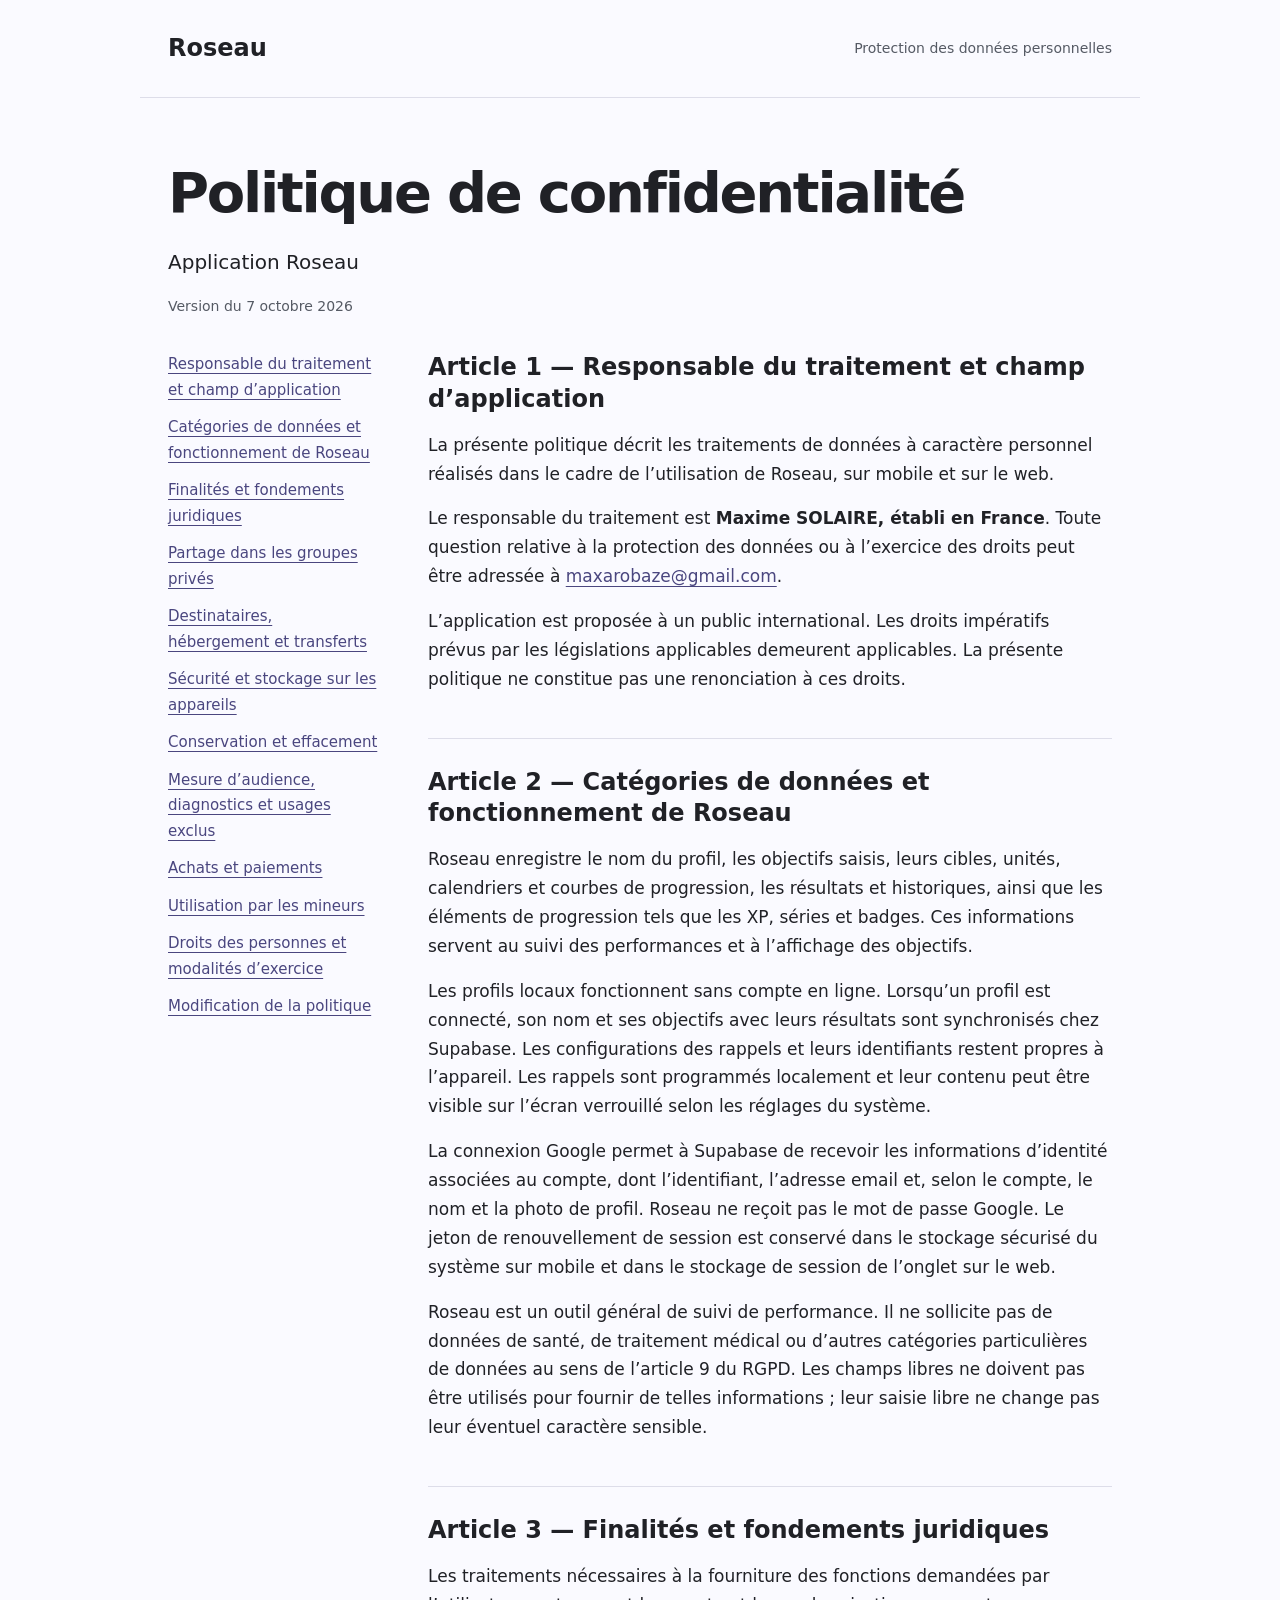
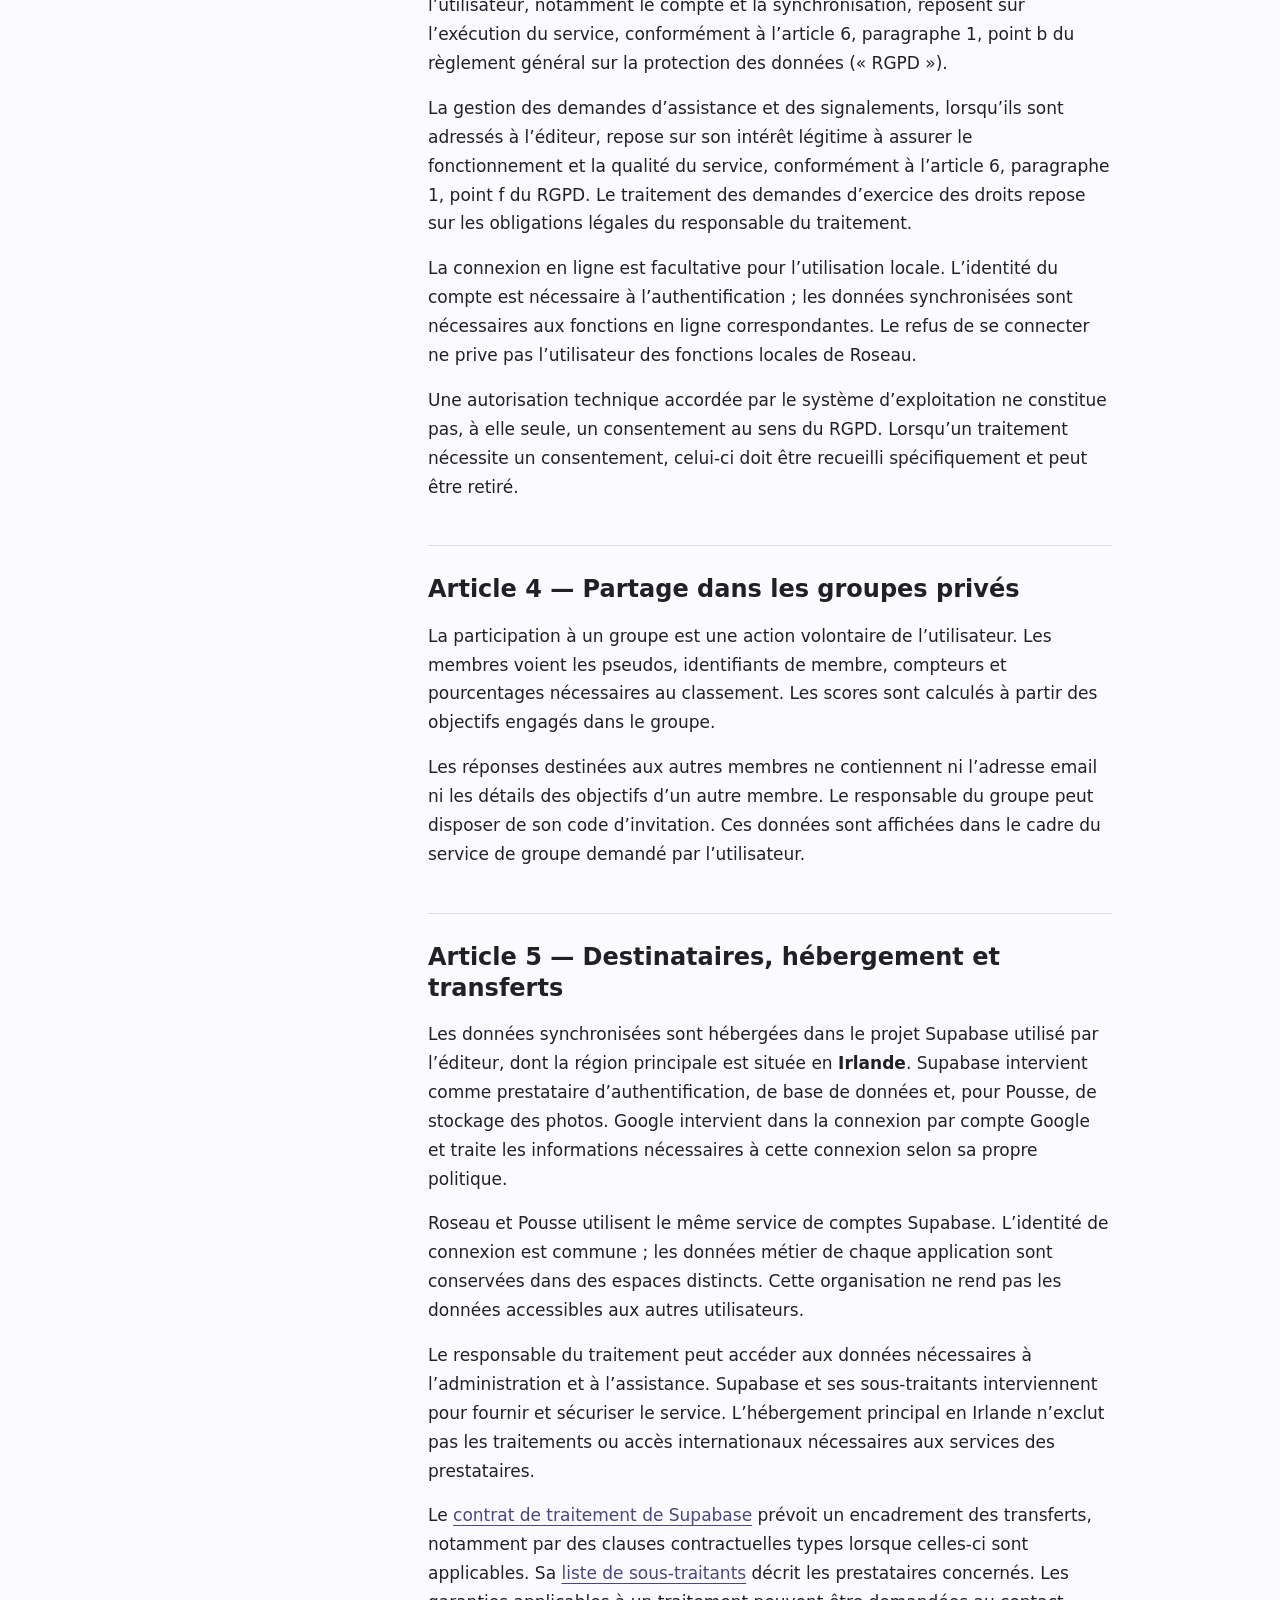
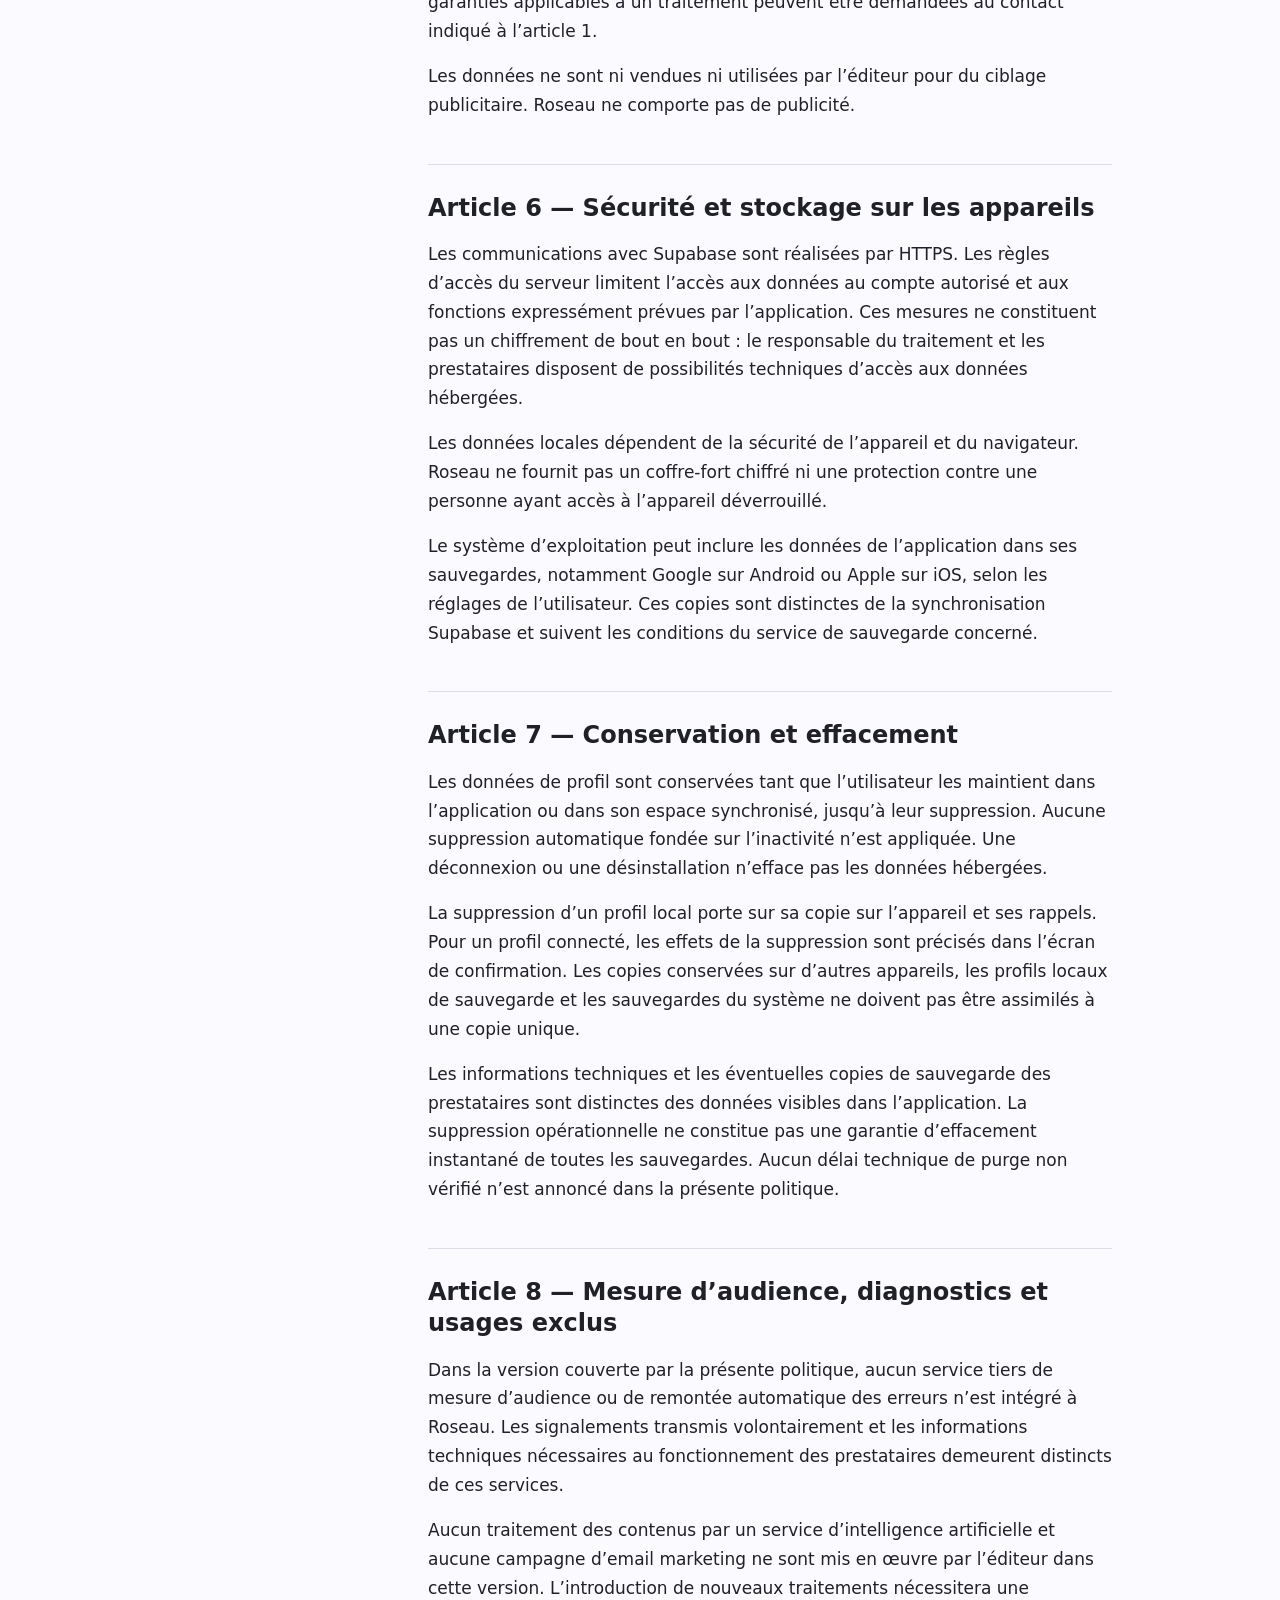
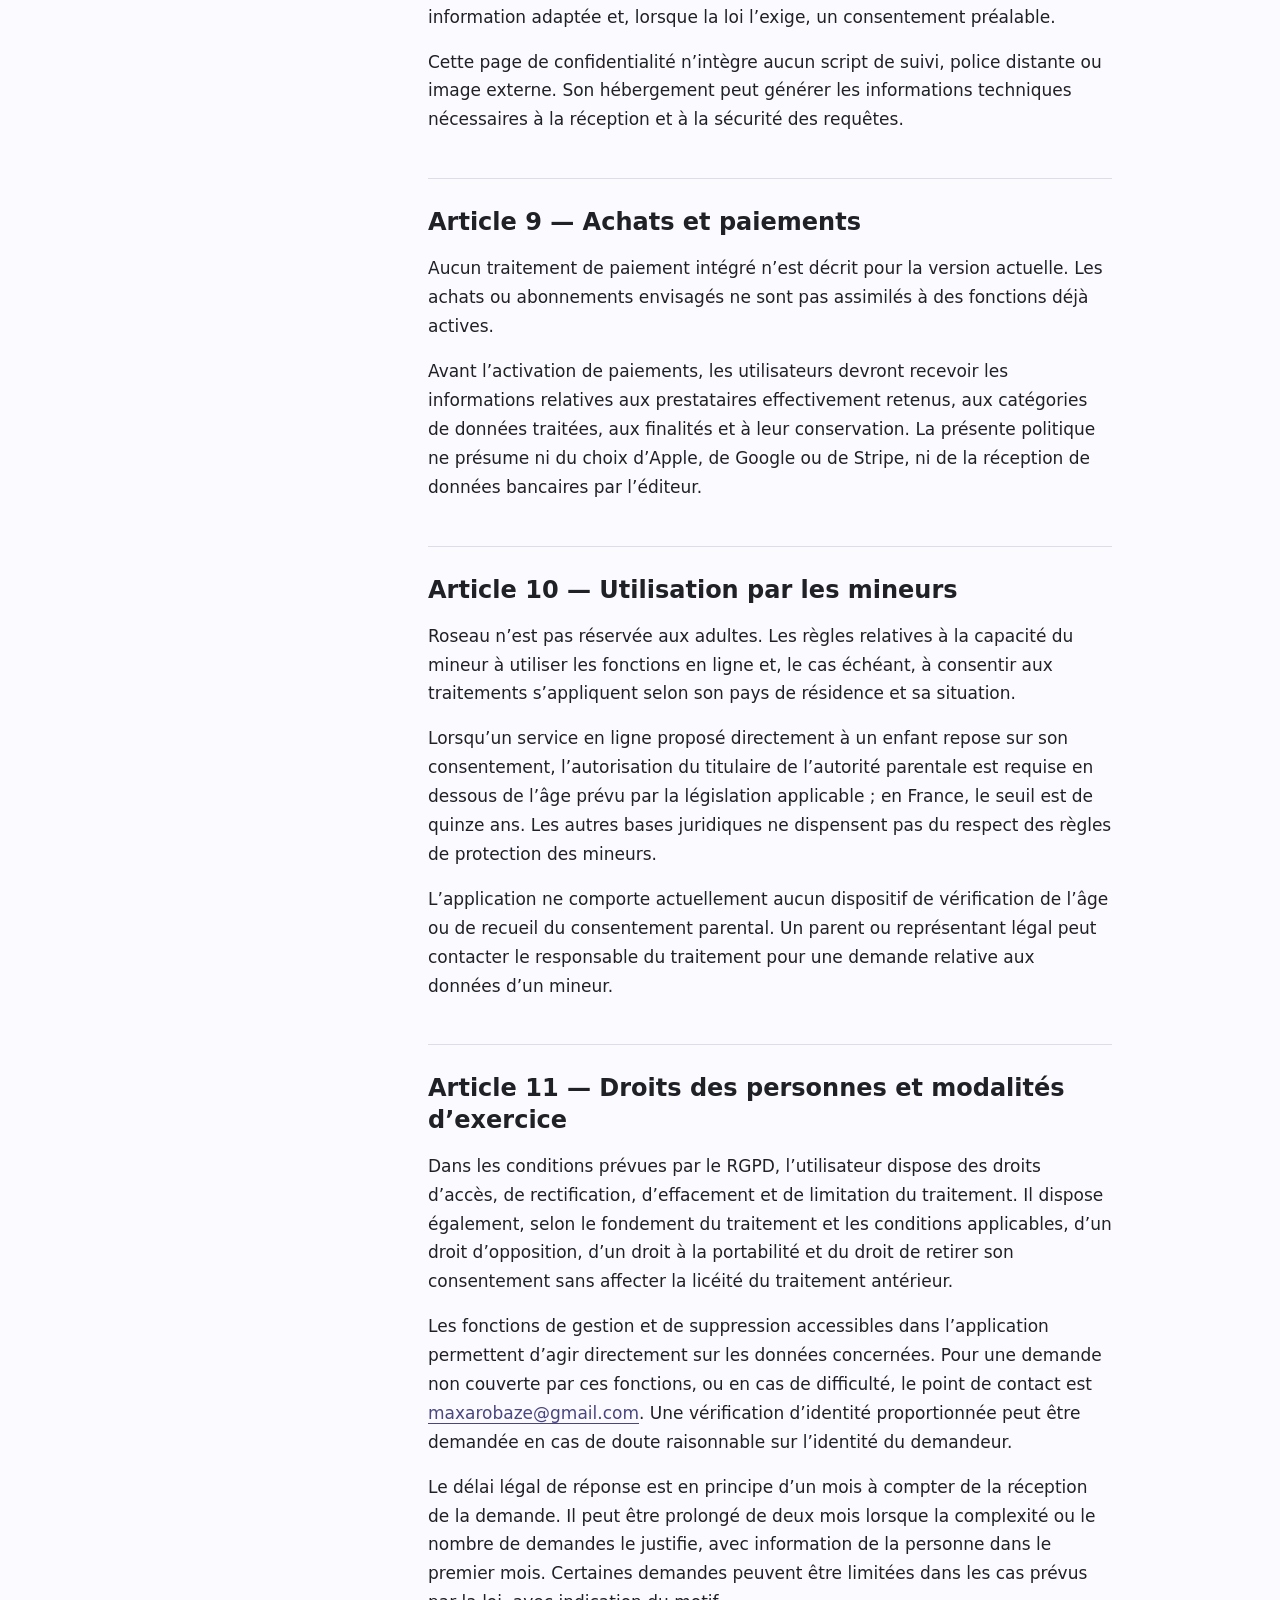
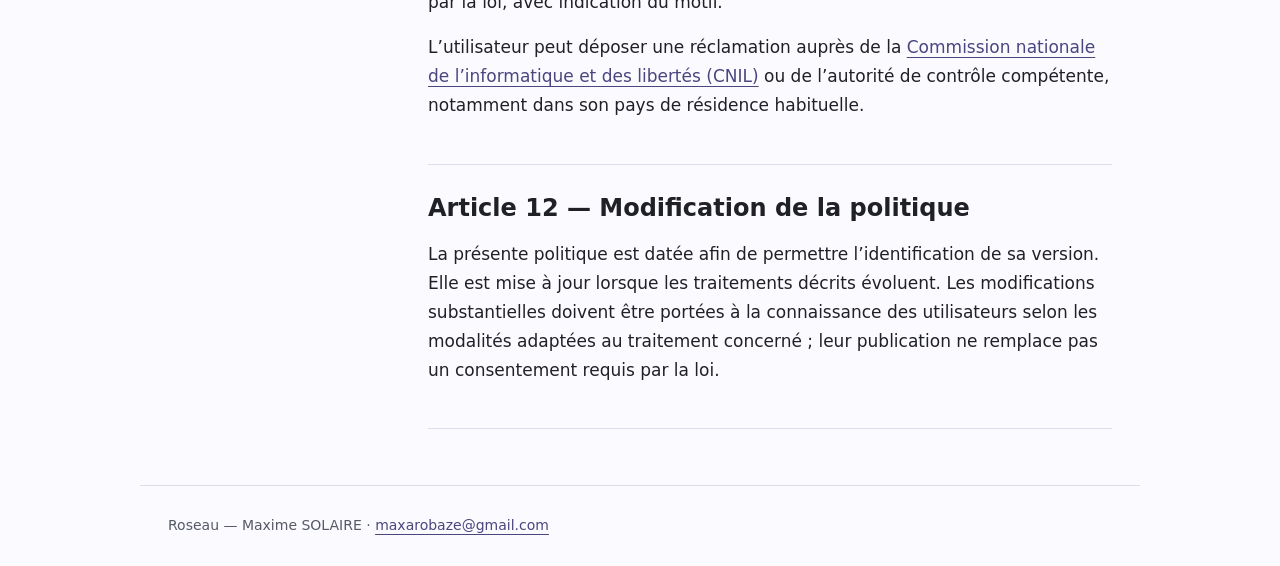
==== index.html @ ef2793f5 "Add Roseau privacy policy site" ====
<!doctype html>
<html lang="fr"><head><meta charset="utf-8"><meta name="viewport" content="width=device-width, initial-scale=1"><meta name="referrer" content="no-referrer"><title>Politique de confidentialité — Roseau</title><meta name="description" content="Politique de confidentialité de Roseau, éditée par Maxime SOLAIRE : données personnelles, finalités, hébergement, conservation et droits."><style>
    :root{color-scheme:light;--ink:#202126;--muted:#555a64;--accent:#4a467f;--paper:#fafaff;--line:#dddde9}
    *{box-sizing:border-box}body{margin:0;background:var(--paper);color:var(--ink);font:17px/1.7 system-ui,sans-serif}a{color:var(--accent);text-underline-offset:4px}a:focus-visible{outline:3px solid var(--accent);outline-offset:5px}.skip{position:absolute;top:-100px;left:20px}.skip:focus{top:12px;background:white;padding:12px}header,main,footer{max-width:1000px;margin:auto;padding:28px}header{display:flex;justify-content:space-between;align-items:center;border-bottom:1px solid var(--line)}.brand{font-size:24px;font-weight:750}header span:last-child{color:var(--muted);font-size:14px}.intro{padding:36px 0 18px}h1{font-size:clamp(32px,6vw,56px);line-height:1.12;letter-spacing:-.04em;margin:0 0 20px}h2{font-size:24px;line-height:1.3;margin:0 0 16px}p{margin:0 0 16px}.lead{font-size:20px;max-width:65ch}.date,footer{font-size:14px;color:var(--muted)}.layout{display:grid;grid-template-columns:210px minmax(0,1fr);gap:50px}nav{align-self:start;position:sticky;top:24px}nav a{display:block;margin-bottom:12px;font-size:15px}section{padding:0 0 28px;margin:0 0 28px;border-bottom:1px solid var(--line);scroll-margin-top:24px}li{margin-bottom:10px}ul{padding-left:22px}footer{border-top:1px solid var(--line)}@media(max-width:720px){header,main,footer{padding:22px}.layout{grid-template-columns:1fr;gap:28px}nav{position:static;border-bottom:1px solid var(--line);padding-bottom:16px}nav a{display:inline-block;margin:0 18px 10px 0}.intro{padding-top:24px}}@media print{nav,.skip{display:none}.layout{display:block}body{background:white;font-size:11pt}header,main,footer{max-width:none;padding:12px}section{break-inside:avoid}h1{font-size:30pt}}
  </style></head>
<body><a class="skip" href="#contenu">Aller au contenu</a><header><span class="brand">Roseau</span><span>Protection des données personnelles</span></header><main id="contenu"><div class="intro"><h1>Politique de confidentialité</h1><p class="lead">Application Roseau</p><p class="date">Version du <time datetime="2026-10-07">7 octobre 2026</time></p></div><div class="layout"><nav aria-label="Sommaire"><a href="#responsable">Responsable du traitement et champ d’application</a>
<a href="#donnees">Catégories de données et fonctionnement de Roseau</a>
<a href="#finalites">Finalités et fondements juridiques</a>
<a href="#groupes">Partage dans les groupes privés</a>
<a href="#destinataires">Destinataires, hébergement et transferts</a>
<a href="#securite">Sécurité et stockage sur les appareils</a>
<a href="#conservation">Conservation et effacement</a>
<a href="#mesure">Mesure d’audience, diagnostics et usages exclus</a>
<a href="#paiements">Achats et paiements</a>
<a href="#mineurs">Utilisation par les mineurs</a>
<a href="#droits">Droits des personnes et modalités d’exercice</a>
<a href="#modifications">Modification de la politique</a></nav><article><section id="responsable"><h2>Article 1 — Responsable du traitement et champ d’application</h2><p>La présente politique décrit les traitements de données à caractère personnel réalisés dans le cadre de l’utilisation de Roseau, sur mobile et sur le web.</p><p>Le responsable du traitement est <strong>Maxime SOLAIRE, établi en France</strong>. Toute question relative à la protection des données ou à l’exercice des droits peut être adressée à <a href="mailto:maxarobaze@gmail.com">maxarobaze@gmail.com</a>.</p><p>L’application est proposée à un public international. Les droits impératifs prévus par les législations applicables demeurent applicables. La présente politique ne constitue pas une renonciation à ces droits.</p></section>
<section id="donnees"><h2>Article 2 — Catégories de données et fonctionnement de Roseau</h2><p>Roseau enregistre le nom du profil, les objectifs saisis, leurs cibles, unités, calendriers et courbes de progression, les résultats et historiques, ainsi que les éléments de progression tels que les XP, séries et badges. Ces informations servent au suivi des performances et à l’affichage des objectifs.</p><p>Les profils locaux fonctionnent sans compte en ligne. Lorsqu’un profil est connecté, son nom et ses objectifs avec leurs résultats sont synchronisés chez Supabase. Les configurations des rappels et leurs identifiants restent propres à l’appareil. Les rappels sont programmés localement et leur contenu peut être visible sur l’écran verrouillé selon les réglages du système.</p><p>La connexion Google permet à Supabase de recevoir les informations d’identité associées au compte, dont l’identifiant, l’adresse email et, selon le compte, le nom et la photo de profil. Roseau ne reçoit pas le mot de passe Google. Le jeton de renouvellement de session est conservé dans le stockage sécurisé du système sur mobile et dans le stockage de session de l’onglet sur le web.</p><p>Roseau est un outil général de suivi de performance. Il ne sollicite pas de données de santé, de traitement médical ou d’autres catégories particulières de données au sens de l’article 9 du RGPD. Les champs libres ne doivent pas être utilisés pour fournir de telles informations ; leur saisie libre ne change pas leur éventuel caractère sensible.</p></section>
<section id="finalites"><h2>Article 3 — Finalités et fondements juridiques</h2><p>Les traitements nécessaires à la fourniture des fonctions demandées par l’utilisateur, notamment le compte et la synchronisation, reposent sur l’exécution du service, conformément à l’article 6, paragraphe 1, point b du règlement général sur la protection des données (« RGPD »).</p><p>La gestion des demandes d’assistance et des signalements, lorsqu’ils sont adressés à l’éditeur, repose sur son intérêt légitime à assurer le fonctionnement et la qualité du service, conformément à l’article 6, paragraphe 1, point f du RGPD. Le traitement des demandes d’exercice des droits repose sur les obligations légales du responsable du traitement.</p><p>La connexion en ligne est facultative pour l’utilisation locale. L’identité du compte est nécessaire à l’authentification ; les données synchronisées sont nécessaires aux fonctions en ligne correspondantes. Le refus de se connecter ne prive pas l’utilisateur des fonctions locales de Roseau.</p><p>Une autorisation technique accordée par le système d’exploitation ne constitue pas, à elle seule, un consentement au sens du RGPD. Lorsqu’un traitement nécessite un consentement, celui-ci doit être recueilli spécifiquement et peut être retiré.</p></section>
<section id="groupes"><h2>Article 4 — Partage dans les groupes privés</h2><p>La participation à un groupe est une action volontaire de l’utilisateur. Les membres voient les pseudos, identifiants de membre, compteurs et pourcentages nécessaires au classement. Les scores sont calculés à partir des objectifs engagés dans le groupe.</p><p>Les réponses destinées aux autres membres ne contiennent ni l’adresse email ni les détails des objectifs d’un autre membre. Le responsable du groupe peut disposer de son code d’invitation. Ces données sont affichées dans le cadre du service de groupe demandé par l’utilisateur.</p></section>
<section id="destinataires"><h2>Article 5 — Destinataires, hébergement et transferts</h2><p>Les données synchronisées sont hébergées dans le projet Supabase utilisé par l’éditeur, dont la région principale est située en <strong>Irlande</strong>. Supabase intervient comme prestataire d’authentification, de base de données et, pour Pousse, de stockage des photos. Google intervient dans la connexion par compte Google et traite les informations nécessaires à cette connexion selon sa propre politique.</p><p>Roseau et Pousse utilisent le même service de comptes Supabase. L’identité de connexion est commune ; les données métier de chaque application sont conservées dans des espaces distincts. Cette organisation ne rend pas les données accessibles aux autres utilisateurs.</p><p>Le responsable du traitement peut accéder aux données nécessaires à l’administration et à l’assistance. Supabase et ses sous-traitants interviennent pour fournir et sécuriser le service. L’hébergement principal en Irlande n’exclut pas les traitements ou accès internationaux nécessaires aux services des prestataires.</p><p>Le <a href="https://supabase.com/legal/customer-resources/data-processing-addendum">contrat de traitement de Supabase</a> prévoit un encadrement des transferts, notamment par des clauses contractuelles types lorsque celles-ci sont applicables. Sa <a href="https://supabase.com/legal/customer-resources/subprocessor-list">liste de sous-traitants</a> décrit les prestataires concernés. Les garanties applicables à un traitement peuvent être demandées au contact indiqué à l’article 1.</p><p>Les données ne sont ni vendues ni utilisées par l’éditeur pour du ciblage publicitaire. Roseau ne comporte pas de publicité.</p></section>
<section id="securite"><h2>Article 6 — Sécurité et stockage sur les appareils</h2><p>Les communications avec Supabase sont réalisées par HTTPS. Les règles d’accès du serveur limitent l’accès aux données au compte autorisé et aux fonctions expressément prévues par l’application. Ces mesures ne constituent pas un chiffrement de bout en bout : le responsable du traitement et les prestataires disposent de possibilités techniques d’accès aux données hébergées.</p><p>Les données locales dépendent de la sécurité de l’appareil et du navigateur. Roseau ne fournit pas un coffre-fort chiffré ni une protection contre une personne ayant accès à l’appareil déverrouillé.</p><p>Le système d’exploitation peut inclure les données de l’application dans ses sauvegardes, notamment Google sur Android ou Apple sur iOS, selon les réglages de l’utilisateur. Ces copies sont distinctes de la synchronisation Supabase et suivent les conditions du service de sauvegarde concerné.</p></section>
<section id="conservation"><h2>Article 7 — Conservation et effacement</h2><p>Les données de profil sont conservées tant que l’utilisateur les maintient dans l’application ou dans son espace synchronisé, jusqu’à leur suppression. Aucune suppression automatique fondée sur l’inactivité n’est appliquée. Une déconnexion ou une désinstallation n’efface pas les données hébergées.</p><p>La suppression d’un profil local porte sur sa copie sur l’appareil et ses rappels. Pour un profil connecté, les effets de la suppression sont précisés dans l’écran de confirmation. Les copies conservées sur d’autres appareils, les profils locaux de sauvegarde et les sauvegardes du système ne doivent pas être assimilés à une copie unique.</p><p>Les informations techniques et les éventuelles copies de sauvegarde des prestataires sont distinctes des données visibles dans l’application. La suppression opérationnelle ne constitue pas une garantie d’effacement instantané de toutes les sauvegardes. Aucun délai technique de purge non vérifié n’est annoncé dans la présente politique.</p></section>
<section id="mesure"><h2>Article 8 — Mesure d’audience, diagnostics et usages exclus</h2><p>Dans la version couverte par la présente politique, aucun service tiers de mesure d’audience ou de remontée automatique des erreurs n’est intégré à Roseau. Les signalements transmis volontairement et les informations techniques nécessaires au fonctionnement des prestataires demeurent distincts de ces services.</p><p>Aucun traitement des contenus par un service d’intelligence artificielle et aucune campagne d’email marketing ne sont mis en œuvre par l’éditeur dans cette version. L’introduction de nouveaux traitements nécessitera une information adaptée et, lorsque la loi l’exige, un consentement préalable.</p><p>Cette page de confidentialité n’intègre aucun script de suivi, police distante ou image externe. Son hébergement peut générer les informations techniques nécessaires à la réception et à la sécurité des requêtes.</p></section>
<section id="paiements"><h2>Article 9 — Achats et paiements</h2><p>Aucun traitement de paiement intégré n’est décrit pour la version actuelle. Les achats ou abonnements envisagés ne sont pas assimilés à des fonctions déjà actives.</p><p>Avant l’activation de paiements, les utilisateurs devront recevoir les informations relatives aux prestataires effectivement retenus, aux catégories de données traitées, aux finalités et à leur conservation. La présente politique ne présume ni du choix d’Apple, de Google ou de Stripe, ni de la réception de données bancaires par l’éditeur.</p></section>
<section id="mineurs"><h2>Article 10 — Utilisation par les mineurs</h2><p>Roseau n’est pas réservée aux adultes. Les règles relatives à la capacité du mineur à utiliser les fonctions en ligne et, le cas échéant, à consentir aux traitements s’appliquent selon son pays de résidence et sa situation.</p><p>Lorsqu’un service en ligne proposé directement à un enfant repose sur son consentement, l’autorisation du titulaire de l’autorité parentale est requise en dessous de l’âge prévu par la législation applicable ; en France, le seuil est de quinze ans. Les autres bases juridiques ne dispensent pas du respect des règles de protection des mineurs.</p><p>L’application ne comporte actuellement aucun dispositif de vérification de l’âge ou de recueil du consentement parental. Un parent ou représentant légal peut contacter le responsable du traitement pour une demande relative aux données d’un mineur.</p></section>
<section id="droits"><h2>Article 11 — Droits des personnes et modalités d’exercice</h2><p>Dans les conditions prévues par le RGPD, l’utilisateur dispose des droits d’accès, de rectification, d’effacement et de limitation du traitement. Il dispose également, selon le fondement du traitement et les conditions applicables, d’un droit d’opposition, d’un droit à la portabilité et du droit de retirer son consentement sans affecter la licéité du traitement antérieur.</p><p>Les fonctions de gestion et de suppression accessibles dans l’application permettent d’agir directement sur les données concernées. Pour une demande non couverte par ces fonctions, ou en cas de difficulté, le point de contact est <a href="mailto:maxarobaze@gmail.com">maxarobaze@gmail.com</a>. Une vérification d’identité proportionnée peut être demandée en cas de doute raisonnable sur l’identité du demandeur.</p><p>Le délai légal de réponse est en principe d’un mois à compter de la réception de la demande. Il peut être prolongé de deux mois lorsque la complexité ou le nombre de demandes le justifie, avec information de la personne dans le premier mois. Certaines demandes peuvent être limitées dans les cas prévus par la loi, avec indication du motif.</p><p>L’utilisateur peut déposer une réclamation auprès de la <a href="https://www.cnil.fr/fr/plaintes">Commission nationale de l’informatique et des libertés (CNIL)</a> ou de l’autorité de contrôle compétente, notamment dans son pays de résidence habituelle.</p></section>
<section id="modifications"><h2>Article 12 — Modification de la politique</h2><p>La présente politique est datée afin de permettre l’identification de sa version. Elle est mise à jour lorsque les traitements décrits évoluent. Les modifications substantielles doivent être portées à la connaissance des utilisateurs selon les modalités adaptées au traitement concerné ; leur publication ne remplace pas un consentement requis par la loi.</p></section></article></div></main><footer>Roseau — Maxime SOLAIRE · <a href="mailto:maxarobaze@gmail.com">maxarobaze@gmail.com</a></footer></body></html>
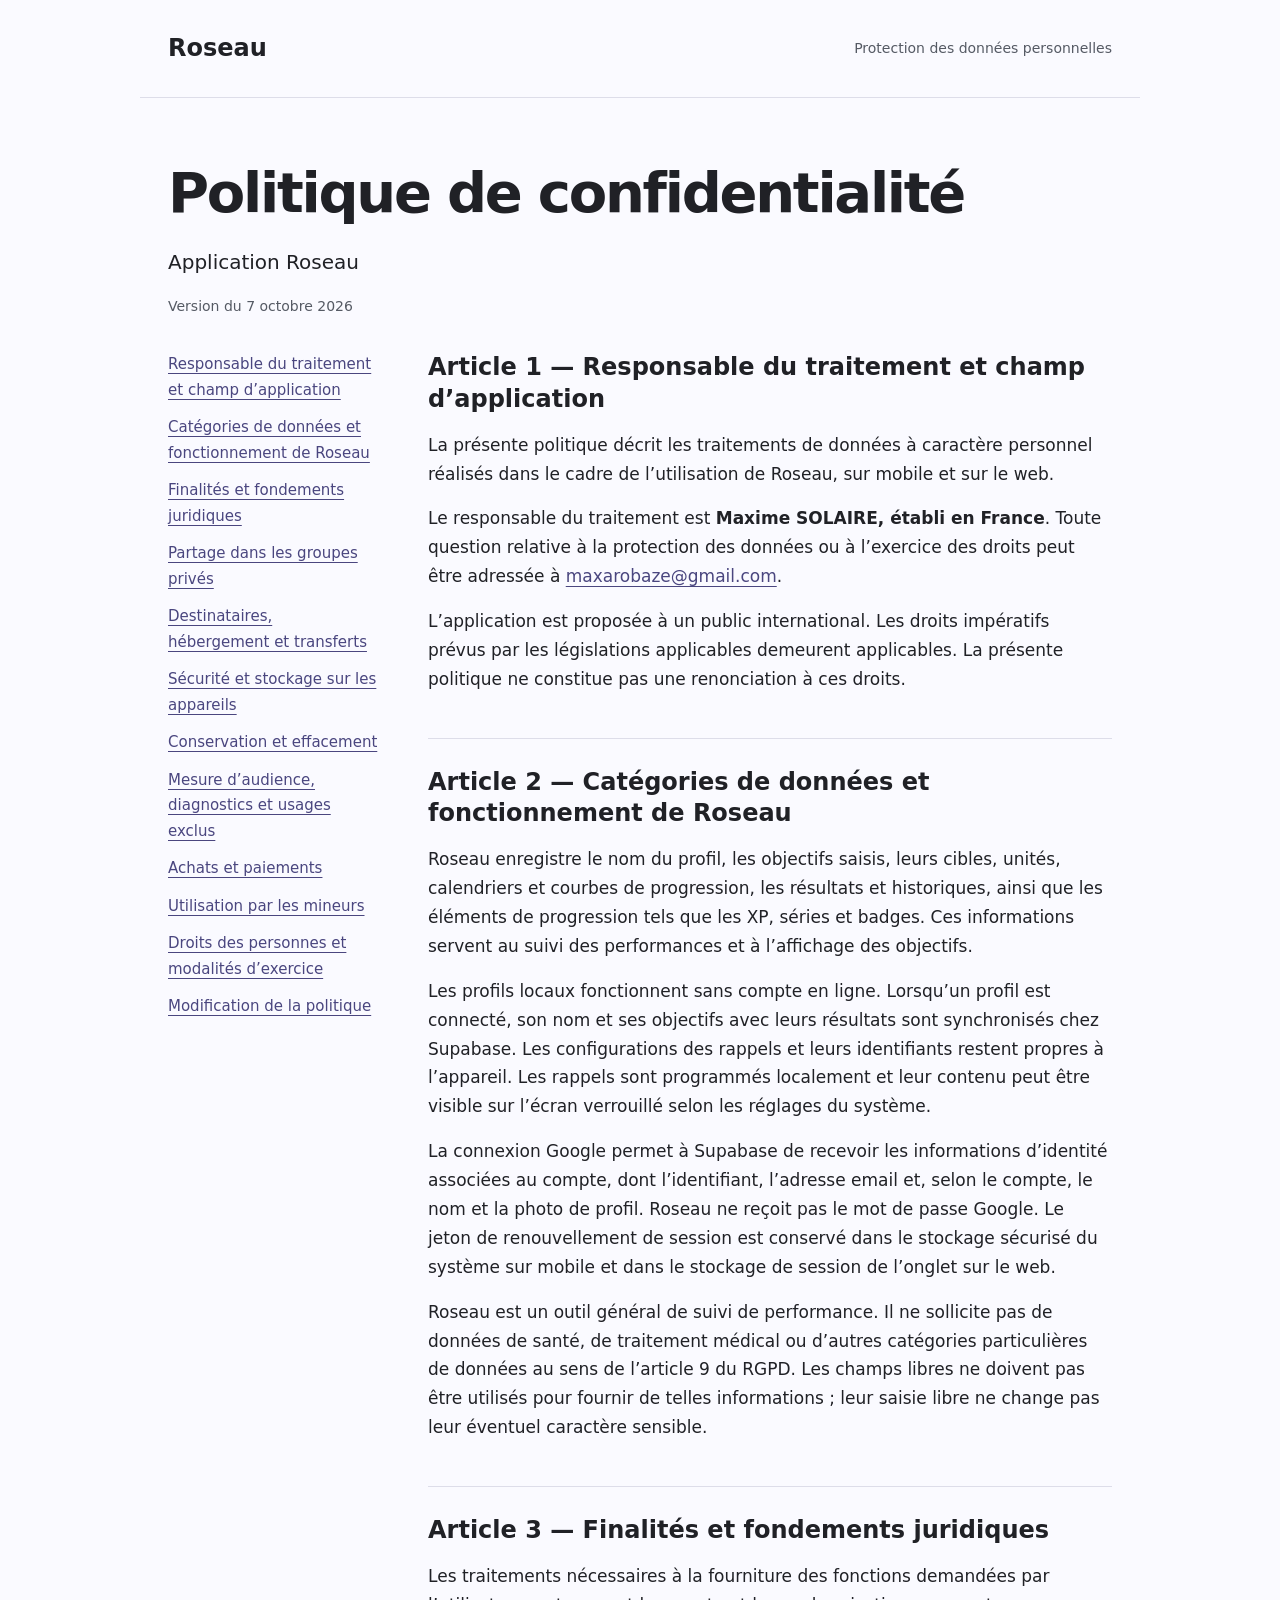
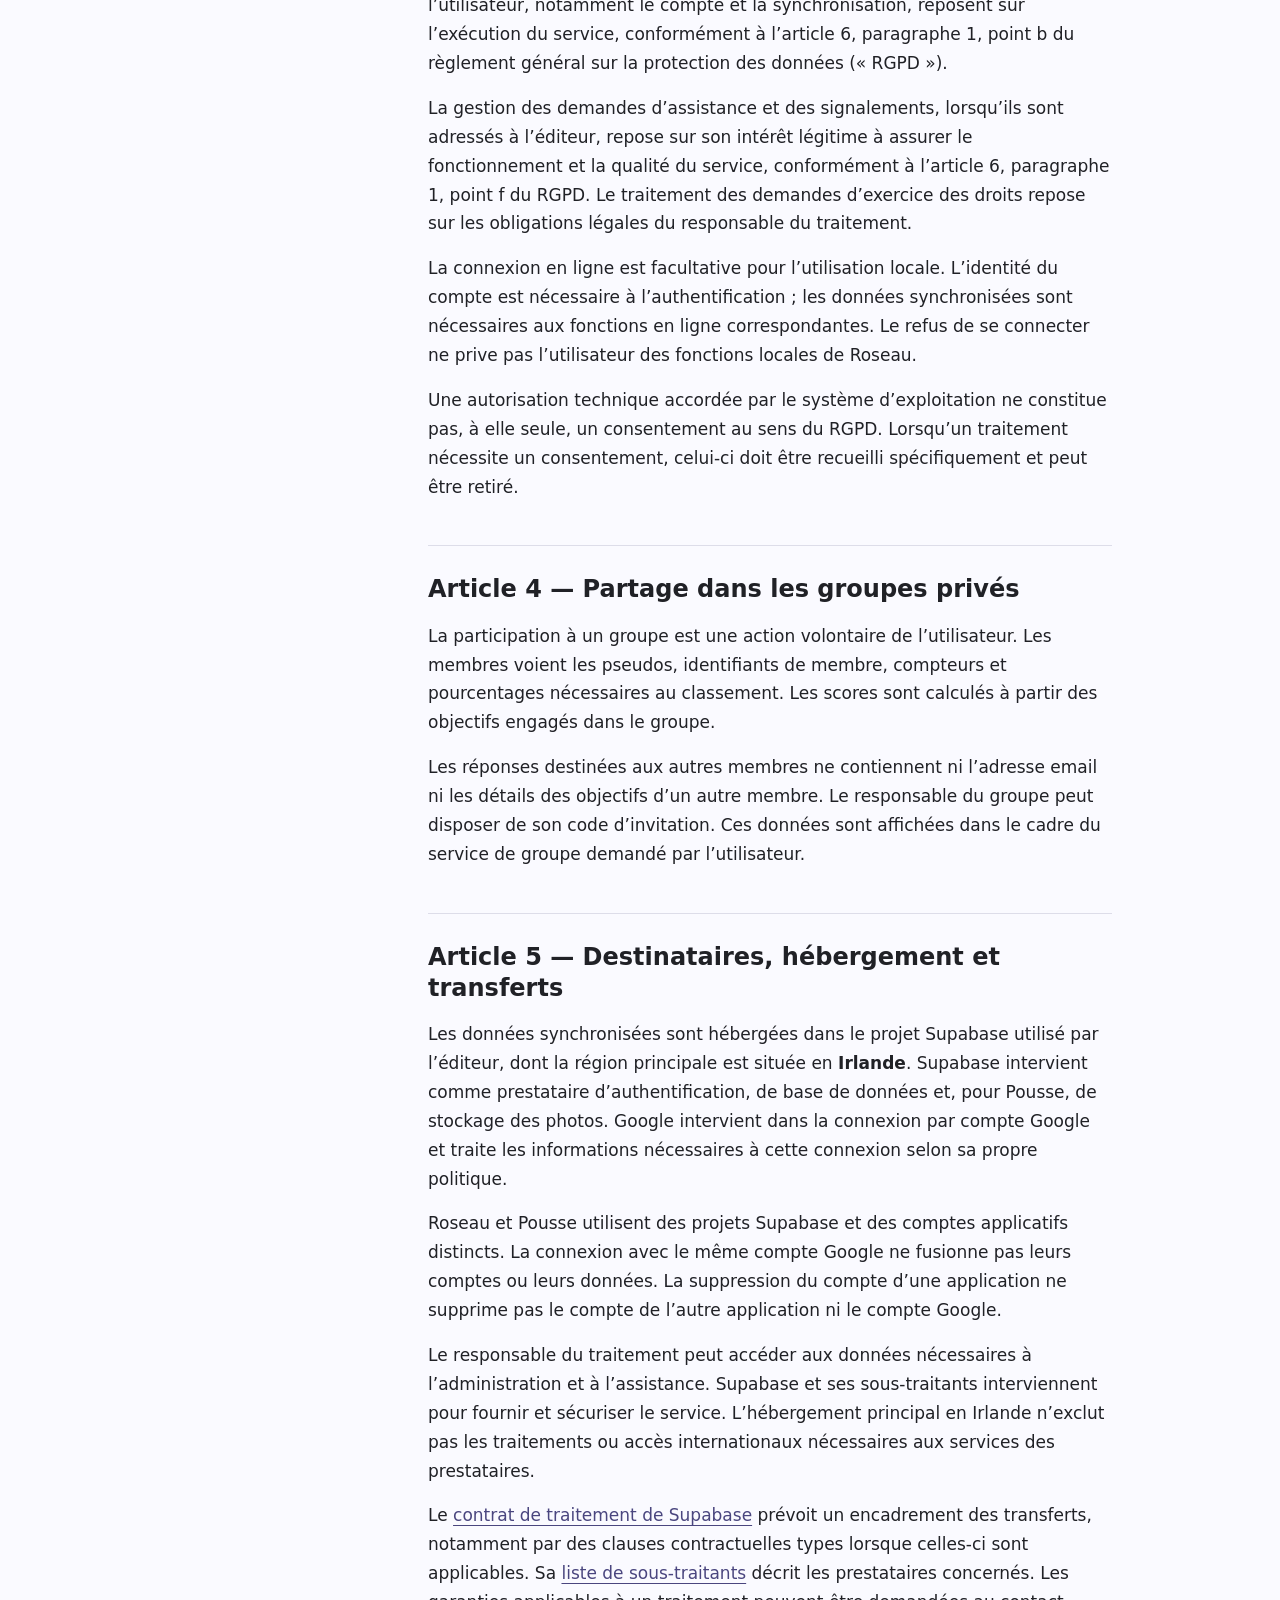
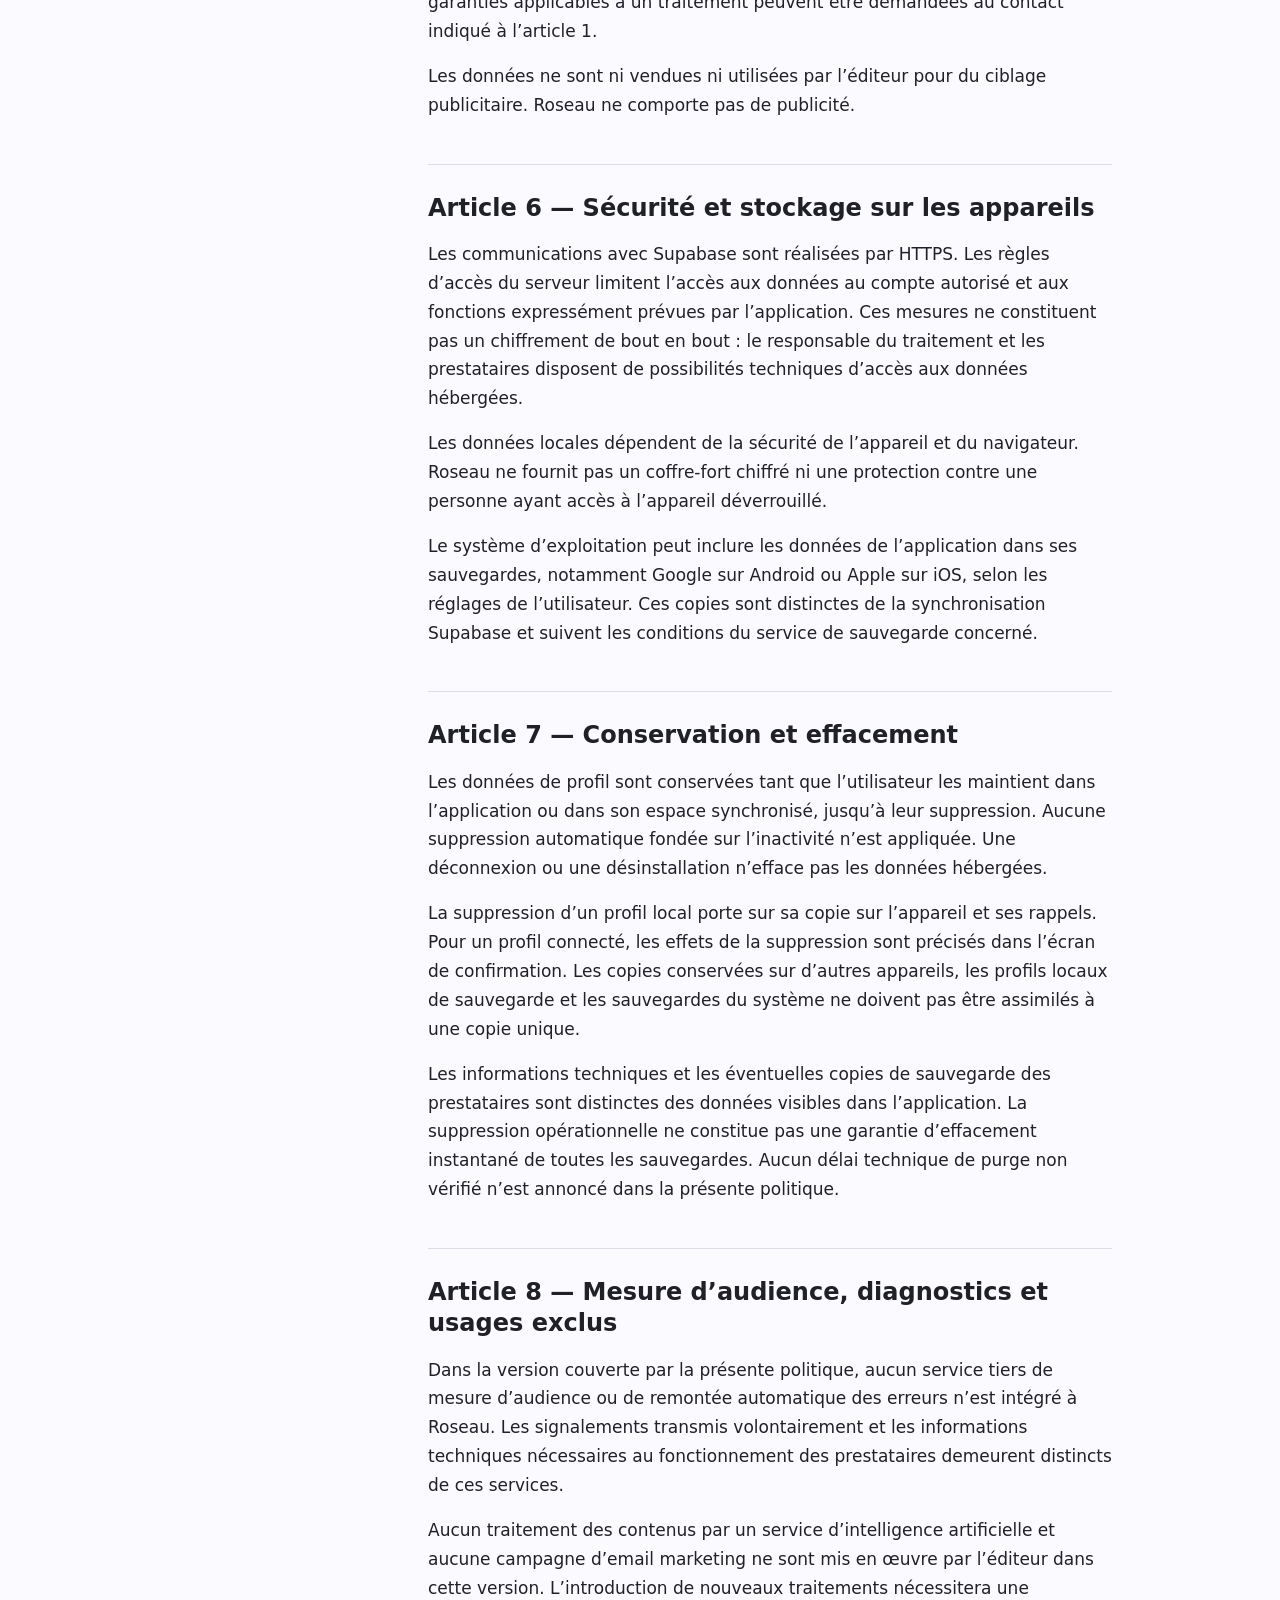
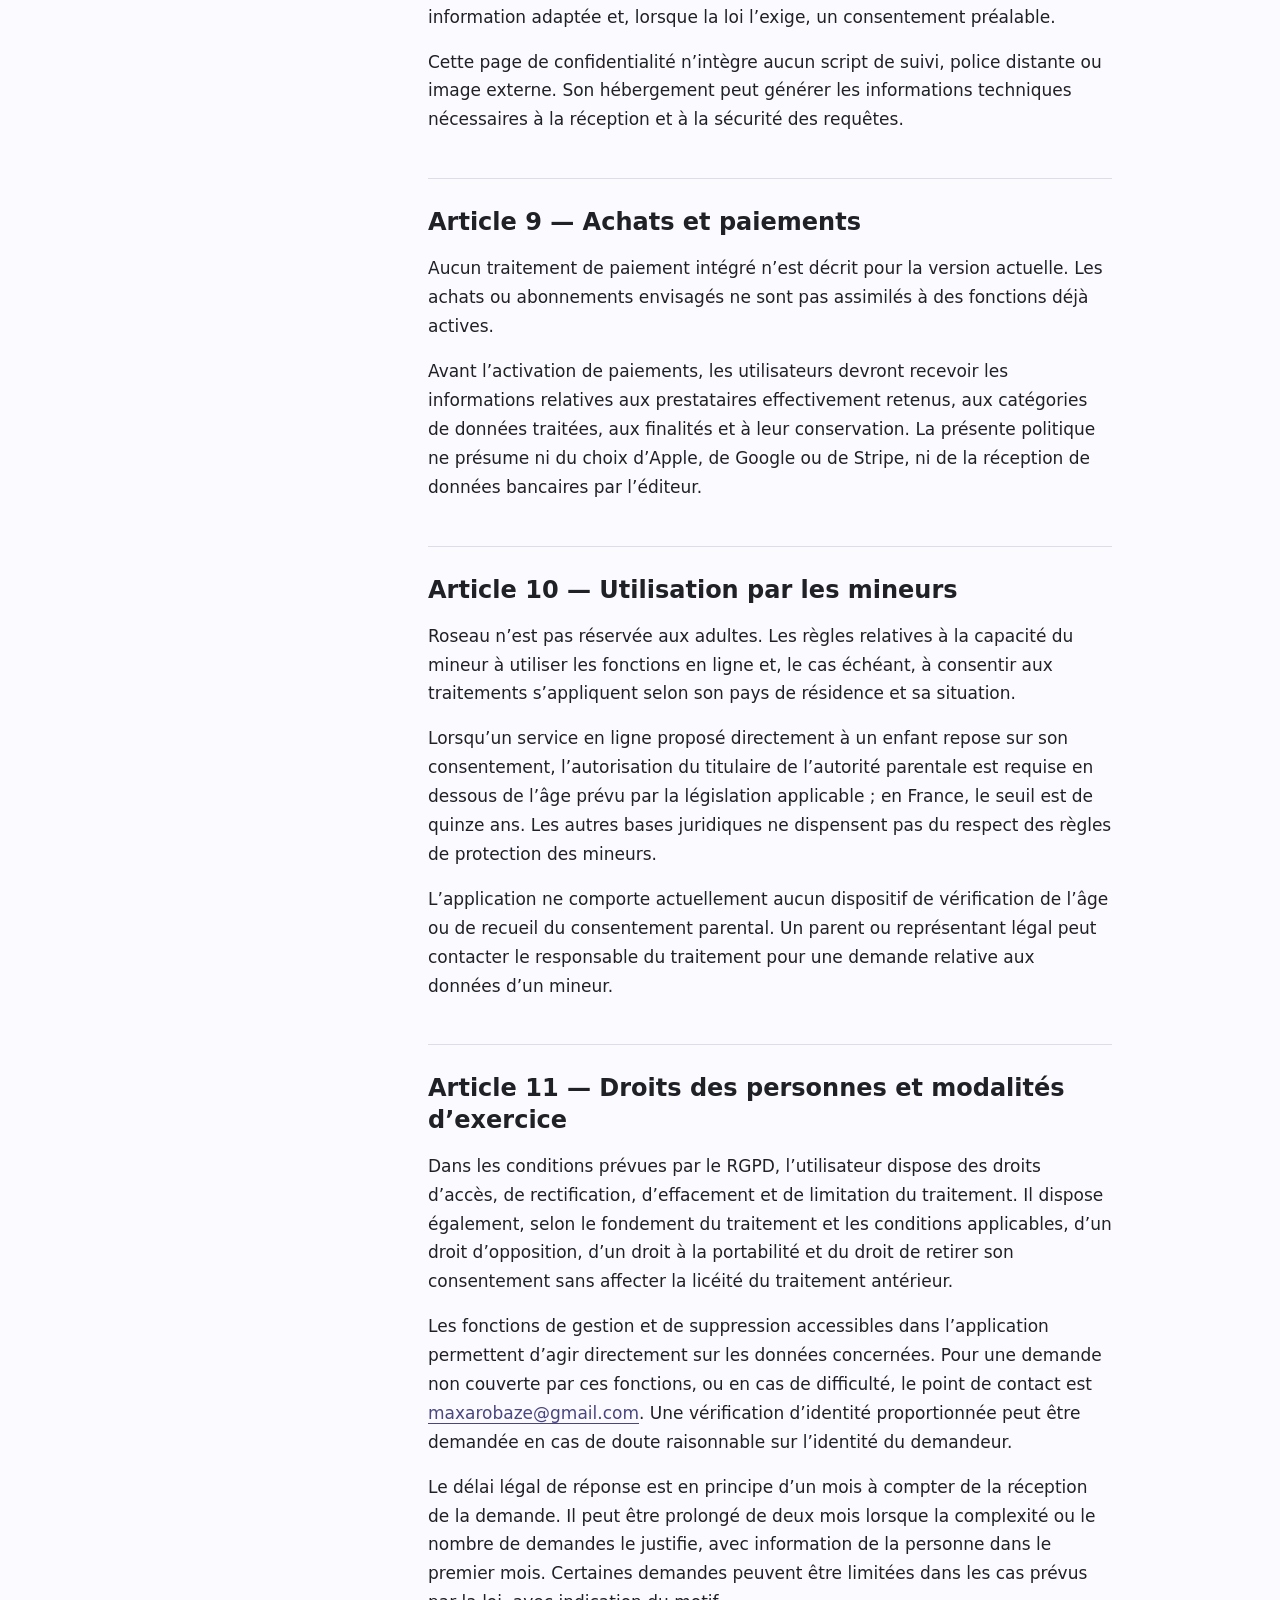
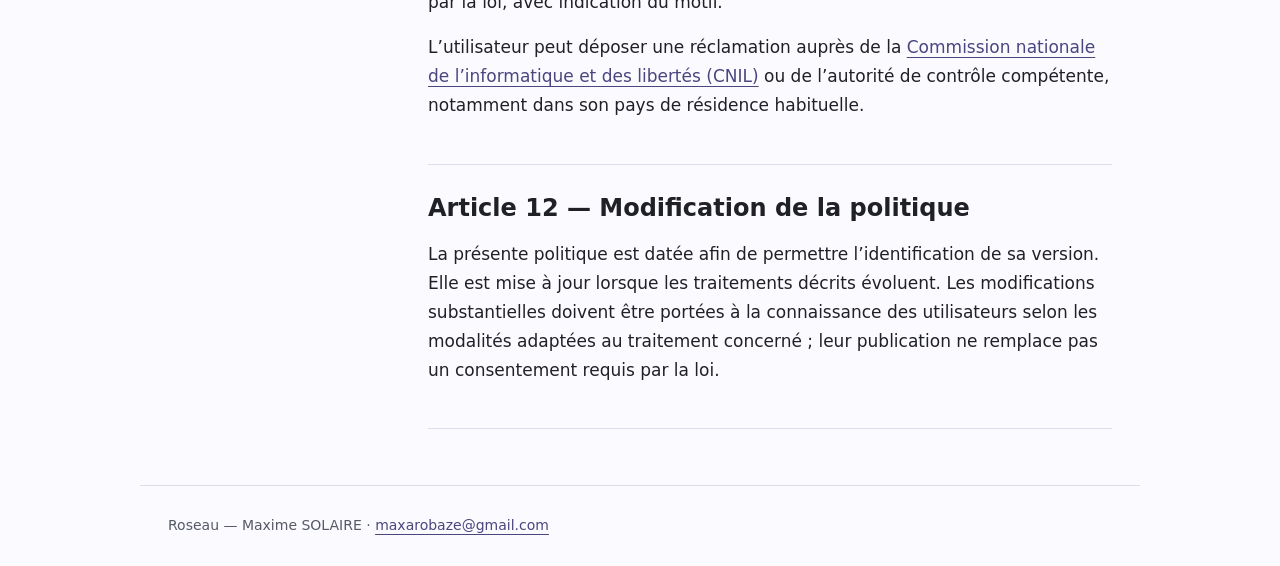
==== commit 08d99f71: "Clarify separate application accounts" ====
--- a/index.html
+++ b/index.html
@@ -18,7 +18,7 @@
 <section id="donnees"><h2>Article 2 — Catégories de données et fonctionnement de Roseau</h2><p>Roseau enregistre le nom du profil, les objectifs saisis, leurs cibles, unités, calendriers et courbes de progression, les résultats et historiques, ainsi que les éléments de progression tels que les XP, séries et badges. Ces informations servent au suivi des performances et à l’affichage des objectifs.</p><p>Les profils locaux fonctionnent sans compte en ligne. Lorsqu’un profil est connecté, son nom et ses objectifs avec leurs résultats sont synchronisés chez Supabase. Les configurations des rappels et leurs identifiants restent propres à l’appareil. Les rappels sont programmés localement et leur contenu peut être visible sur l’écran verrouillé selon les réglages du système.</p><p>La connexion Google permet à Supabase de recevoir les informations d’identité associées au compte, dont l’identifiant, l’adresse email et, selon le compte, le nom et la photo de profil. Roseau ne reçoit pas le mot de passe Google. Le jeton de renouvellement de session est conservé dans le stockage sécurisé du système sur mobile et dans le stockage de session de l’onglet sur le web.</p><p>Roseau est un outil général de suivi de performance. Il ne sollicite pas de données de santé, de traitement médical ou d’autres catégories particulières de données au sens de l’article 9 du RGPD. Les champs libres ne doivent pas être utilisés pour fournir de telles informations ; leur saisie libre ne change pas leur éventuel caractère sensible.</p></section>
 <section id="finalites"><h2>Article 3 — Finalités et fondements juridiques</h2><p>Les traitements nécessaires à la fourniture des fonctions demandées par l’utilisateur, notamment le compte et la synchronisation, reposent sur l’exécution du service, conformément à l’article 6, paragraphe 1, point b du règlement général sur la protection des données (« RGPD »).</p><p>La gestion des demandes d’assistance et des signalements, lorsqu’ils sont adressés à l’éditeur, repose sur son intérêt légitime à assurer le fonctionnement et la qualité du service, conformément à l’article 6, paragraphe 1, point f du RGPD. Le traitement des demandes d’exercice des droits repose sur les obligations légales du responsable du traitement.</p><p>La connexion en ligne est facultative pour l’utilisation locale. L’identité du compte est nécessaire à l’authentification ; les données synchronisées sont nécessaires aux fonctions en ligne correspondantes. Le refus de se connecter ne prive pas l’utilisateur des fonctions locales de Roseau.</p><p>Une autorisation technique accordée par le système d’exploitation ne constitue pas, à elle seule, un consentement au sens du RGPD. Lorsqu’un traitement nécessite un consentement, celui-ci doit être recueilli spécifiquement et peut être retiré.</p></section>
 <section id="groupes"><h2>Article 4 — Partage dans les groupes privés</h2><p>La participation à un groupe est une action volontaire de l’utilisateur. Les membres voient les pseudos, identifiants de membre, compteurs et pourcentages nécessaires au classement. Les scores sont calculés à partir des objectifs engagés dans le groupe.</p><p>Les réponses destinées aux autres membres ne contiennent ni l’adresse email ni les détails des objectifs d’un autre membre. Le responsable du groupe peut disposer de son code d’invitation. Ces données sont affichées dans le cadre du service de groupe demandé par l’utilisateur.</p></section>
-<section id="destinataires"><h2>Article 5 — Destinataires, hébergement et transferts</h2><p>Les données synchronisées sont hébergées dans le projet Supabase utilisé par l’éditeur, dont la région principale est située en <strong>Irlande</strong>. Supabase intervient comme prestataire d’authentification, de base de données et, pour Pousse, de stockage des photos. Google intervient dans la connexion par compte Google et traite les informations nécessaires à cette connexion selon sa propre politique.</p><p>Roseau et Pousse utilisent le même service de comptes Supabase. L’identité de connexion est commune ; les données métier de chaque application sont conservées dans des espaces distincts. Cette organisation ne rend pas les données accessibles aux autres utilisateurs.</p><p>Le responsable du traitement peut accéder aux données nécessaires à l’administration et à l’assistance. Supabase et ses sous-traitants interviennent pour fournir et sécuriser le service. L’hébergement principal en Irlande n’exclut pas les traitements ou accès internationaux nécessaires aux services des prestataires.</p><p>Le <a href="https://supabase.com/legal/customer-resources/data-processing-addendum">contrat de traitement de Supabase</a> prévoit un encadrement des transferts, notamment par des clauses contractuelles types lorsque celles-ci sont applicables. Sa <a href="https://supabase.com/legal/customer-resources/subprocessor-list">liste de sous-traitants</a> décrit les prestataires concernés. Les garanties applicables à un traitement peuvent être demandées au contact indiqué à l’article 1.</p><p>Les données ne sont ni vendues ni utilisées par l’éditeur pour du ciblage publicitaire. Roseau ne comporte pas de publicité.</p></section>
+<section id="destinataires"><h2>Article 5 — Destinataires, hébergement et transferts</h2><p>Les données synchronisées sont hébergées dans le projet Supabase utilisé par l’éditeur, dont la région principale est située en <strong>Irlande</strong>. Supabase intervient comme prestataire d’authentification, de base de données et, pour Pousse, de stockage des photos. Google intervient dans la connexion par compte Google et traite les informations nécessaires à cette connexion selon sa propre politique.</p><p>Roseau et Pousse utilisent des projets Supabase et des comptes applicatifs distincts. La connexion avec le même compte Google ne fusionne pas leurs comptes ou leurs données. La suppression du compte d’une application ne supprime pas le compte de l’autre application ni le compte Google.</p><p>Le responsable du traitement peut accéder aux données nécessaires à l’administration et à l’assistance. Supabase et ses sous-traitants interviennent pour fournir et sécuriser le service. L’hébergement principal en Irlande n’exclut pas les traitements ou accès internationaux nécessaires aux services des prestataires.</p><p>Le <a href="https://supabase.com/legal/customer-resources/data-processing-addendum">contrat de traitement de Supabase</a> prévoit un encadrement des transferts, notamment par des clauses contractuelles types lorsque celles-ci sont applicables. Sa <a href="https://supabase.com/legal/customer-resources/subprocessor-list">liste de sous-traitants</a> décrit les prestataires concernés. Les garanties applicables à un traitement peuvent être demandées au contact indiqué à l’article 1.</p><p>Les données ne sont ni vendues ni utilisées par l’éditeur pour du ciblage publicitaire. Roseau ne comporte pas de publicité.</p></section>
 <section id="securite"><h2>Article 6 — Sécurité et stockage sur les appareils</h2><p>Les communications avec Supabase sont réalisées par HTTPS. Les règles d’accès du serveur limitent l’accès aux données au compte autorisé et aux fonctions expressément prévues par l’application. Ces mesures ne constituent pas un chiffrement de bout en bout : le responsable du traitement et les prestataires disposent de possibilités techniques d’accès aux données hébergées.</p><p>Les données locales dépendent de la sécurité de l’appareil et du navigateur. Roseau ne fournit pas un coffre-fort chiffré ni une protection contre une personne ayant accès à l’appareil déverrouillé.</p><p>Le système d’exploitation peut inclure les données de l’application dans ses sauvegardes, notamment Google sur Android ou Apple sur iOS, selon les réglages de l’utilisateur. Ces copies sont distinctes de la synchronisation Supabase et suivent les conditions du service de sauvegarde concerné.</p></section>
 <section id="conservation"><h2>Article 7 — Conservation et effacement</h2><p>Les données de profil sont conservées tant que l’utilisateur les maintient dans l’application ou dans son espace synchronisé, jusqu’à leur suppression. Aucune suppression automatique fondée sur l’inactivité n’est appliquée. Une déconnexion ou une désinstallation n’efface pas les données hébergées.</p><p>La suppression d’un profil local porte sur sa copie sur l’appareil et ses rappels. Pour un profil connecté, les effets de la suppression sont précisés dans l’écran de confirmation. Les copies conservées sur d’autres appareils, les profils locaux de sauvegarde et les sauvegardes du système ne doivent pas être assimilés à une copie unique.</p><p>Les informations techniques et les éventuelles copies de sauvegarde des prestataires sont distinctes des données visibles dans l’application. La suppression opérationnelle ne constitue pas une garantie d’effacement instantané de toutes les sauvegardes. Aucun délai technique de purge non vérifié n’est annoncé dans la présente politique.</p></section>
 <section id="mesure"><h2>Article 8 — Mesure d’audience, diagnostics et usages exclus</h2><p>Dans la version couverte par la présente politique, aucun service tiers de mesure d’audience ou de remontée automatique des erreurs n’est intégré à Roseau. Les signalements transmis volontairement et les informations techniques nécessaires au fonctionnement des prestataires demeurent distincts de ces services.</p><p>Aucun traitement des contenus par un service d’intelligence artificielle et aucune campagne d’email marketing ne sont mis en œuvre par l’éditeur dans cette version. L’introduction de nouveaux traitements nécessitera une information adaptée et, lorsque la loi l’exige, un consentement préalable.</p><p>Cette page de confidentialité n’intègre aucun script de suivi, police distante ou image externe. Son hébergement peut générer les informations techniques nécessaires à la réception et à la sécurité des requêtes.</p></section>
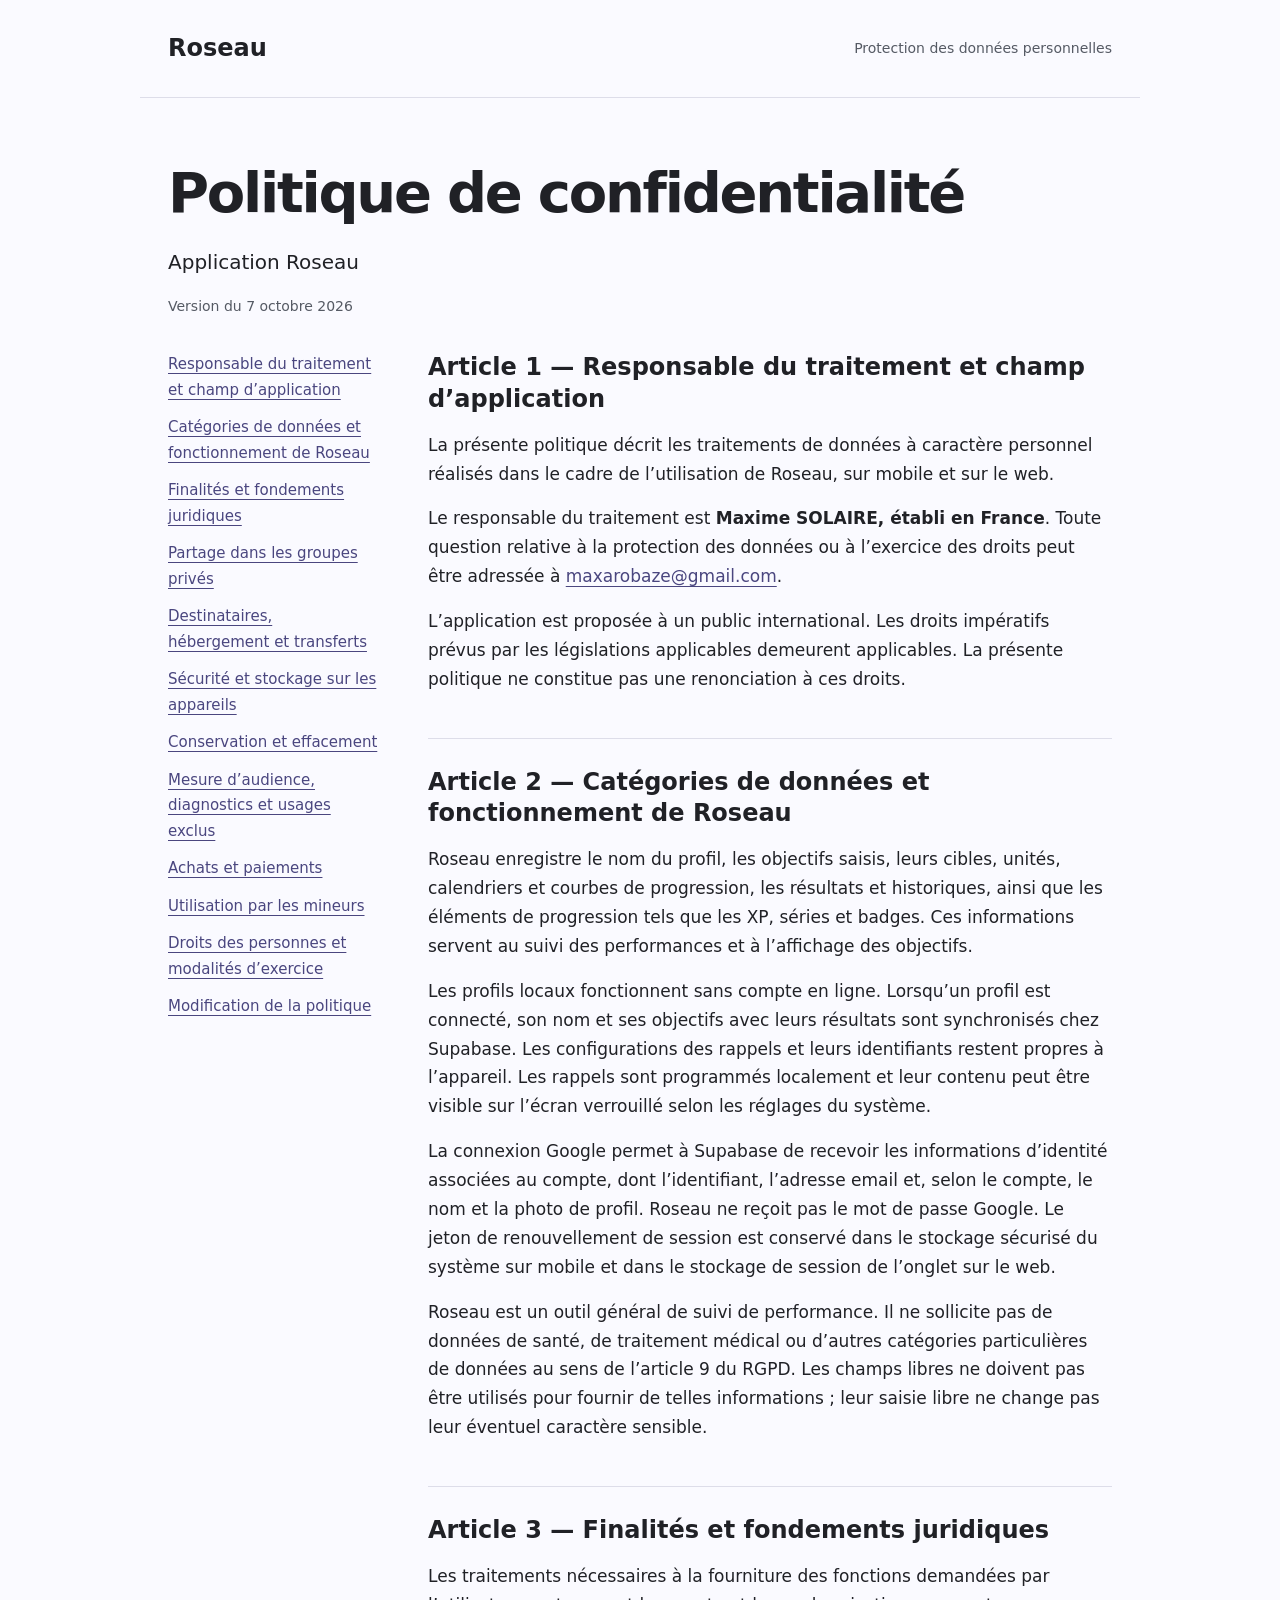
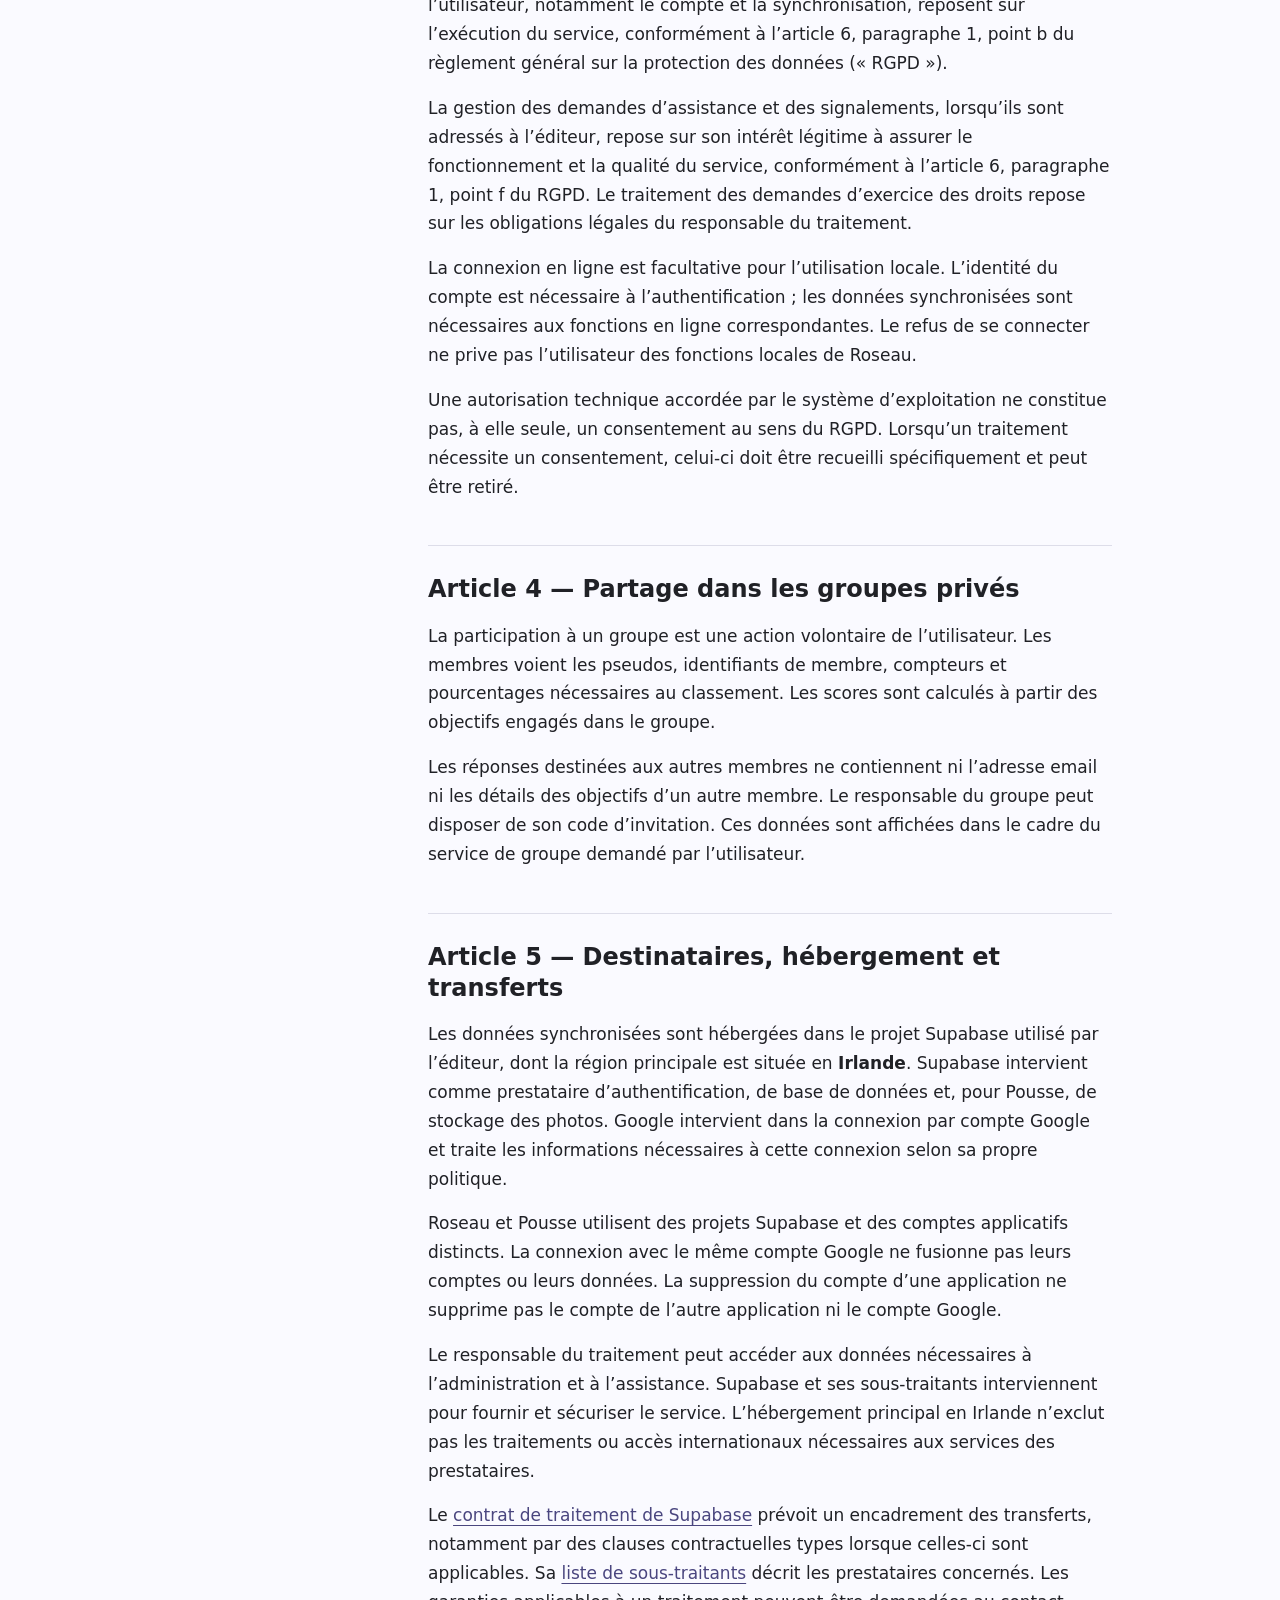
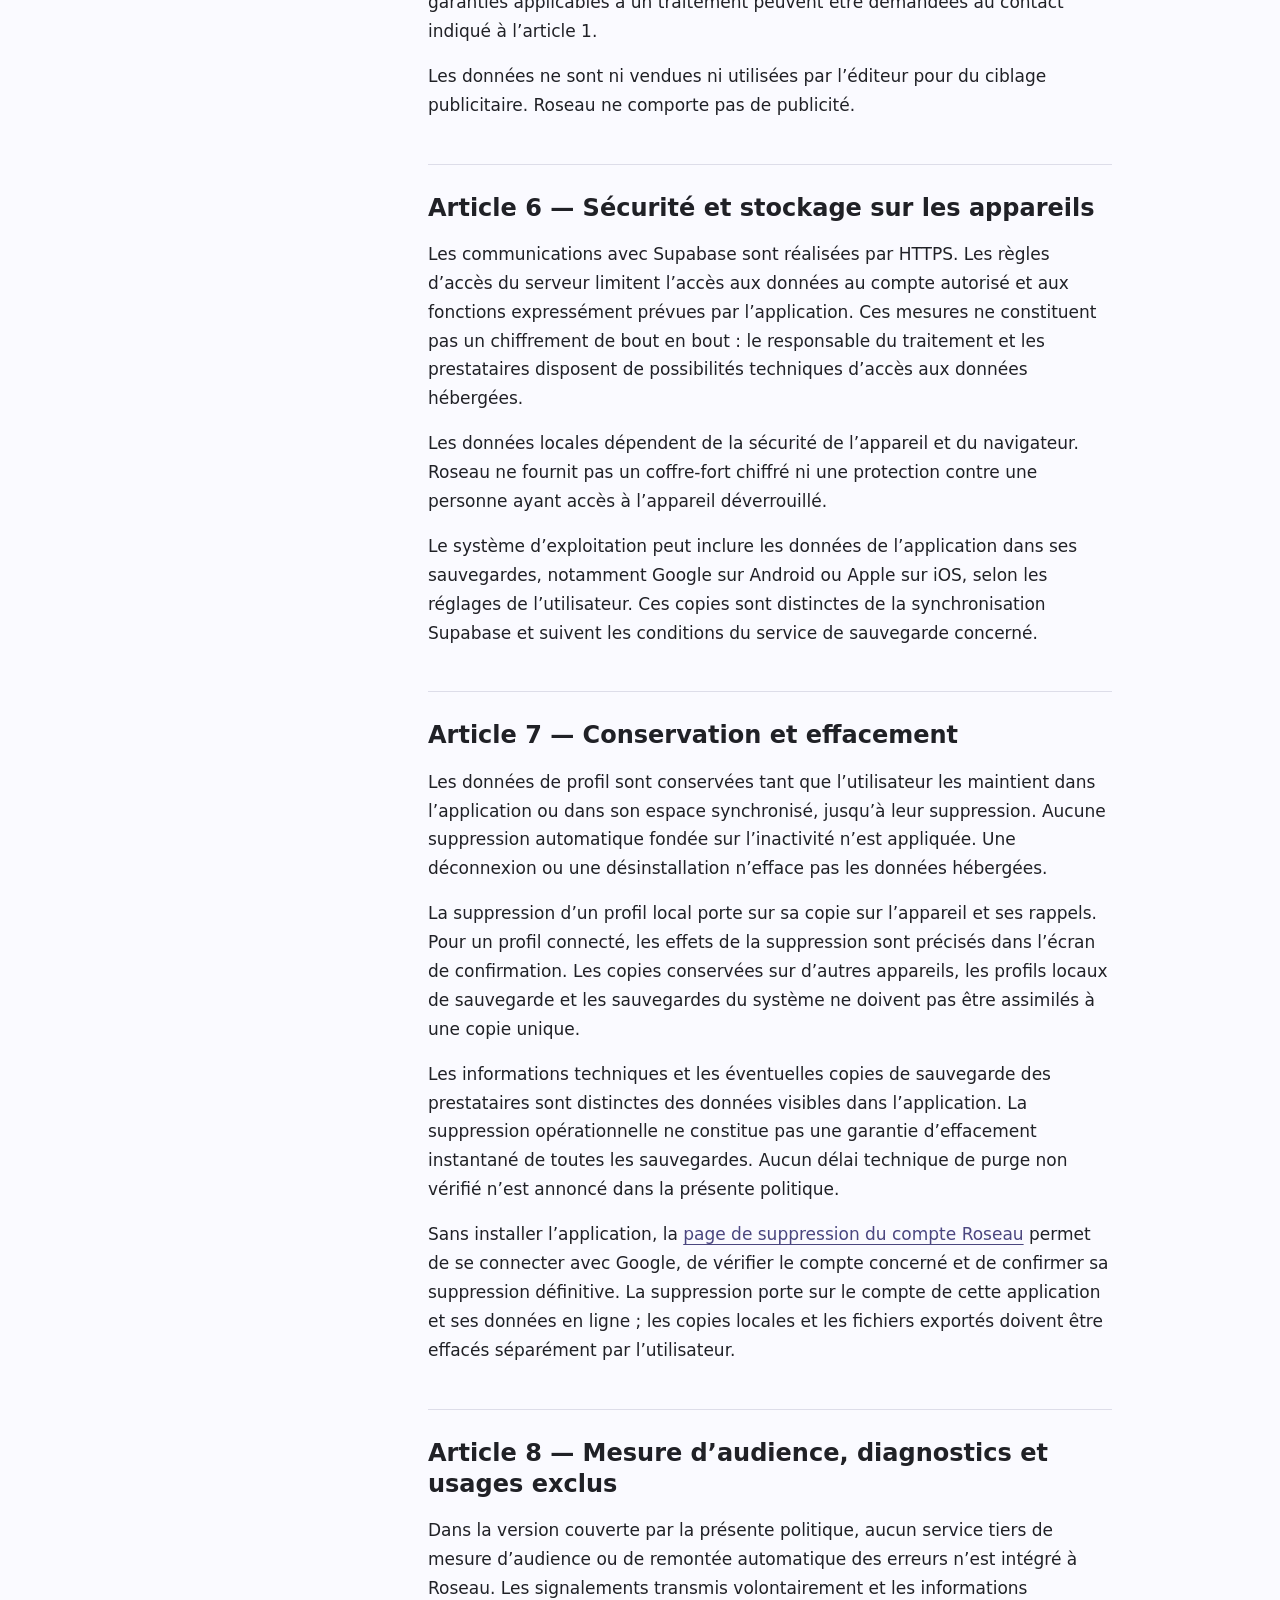
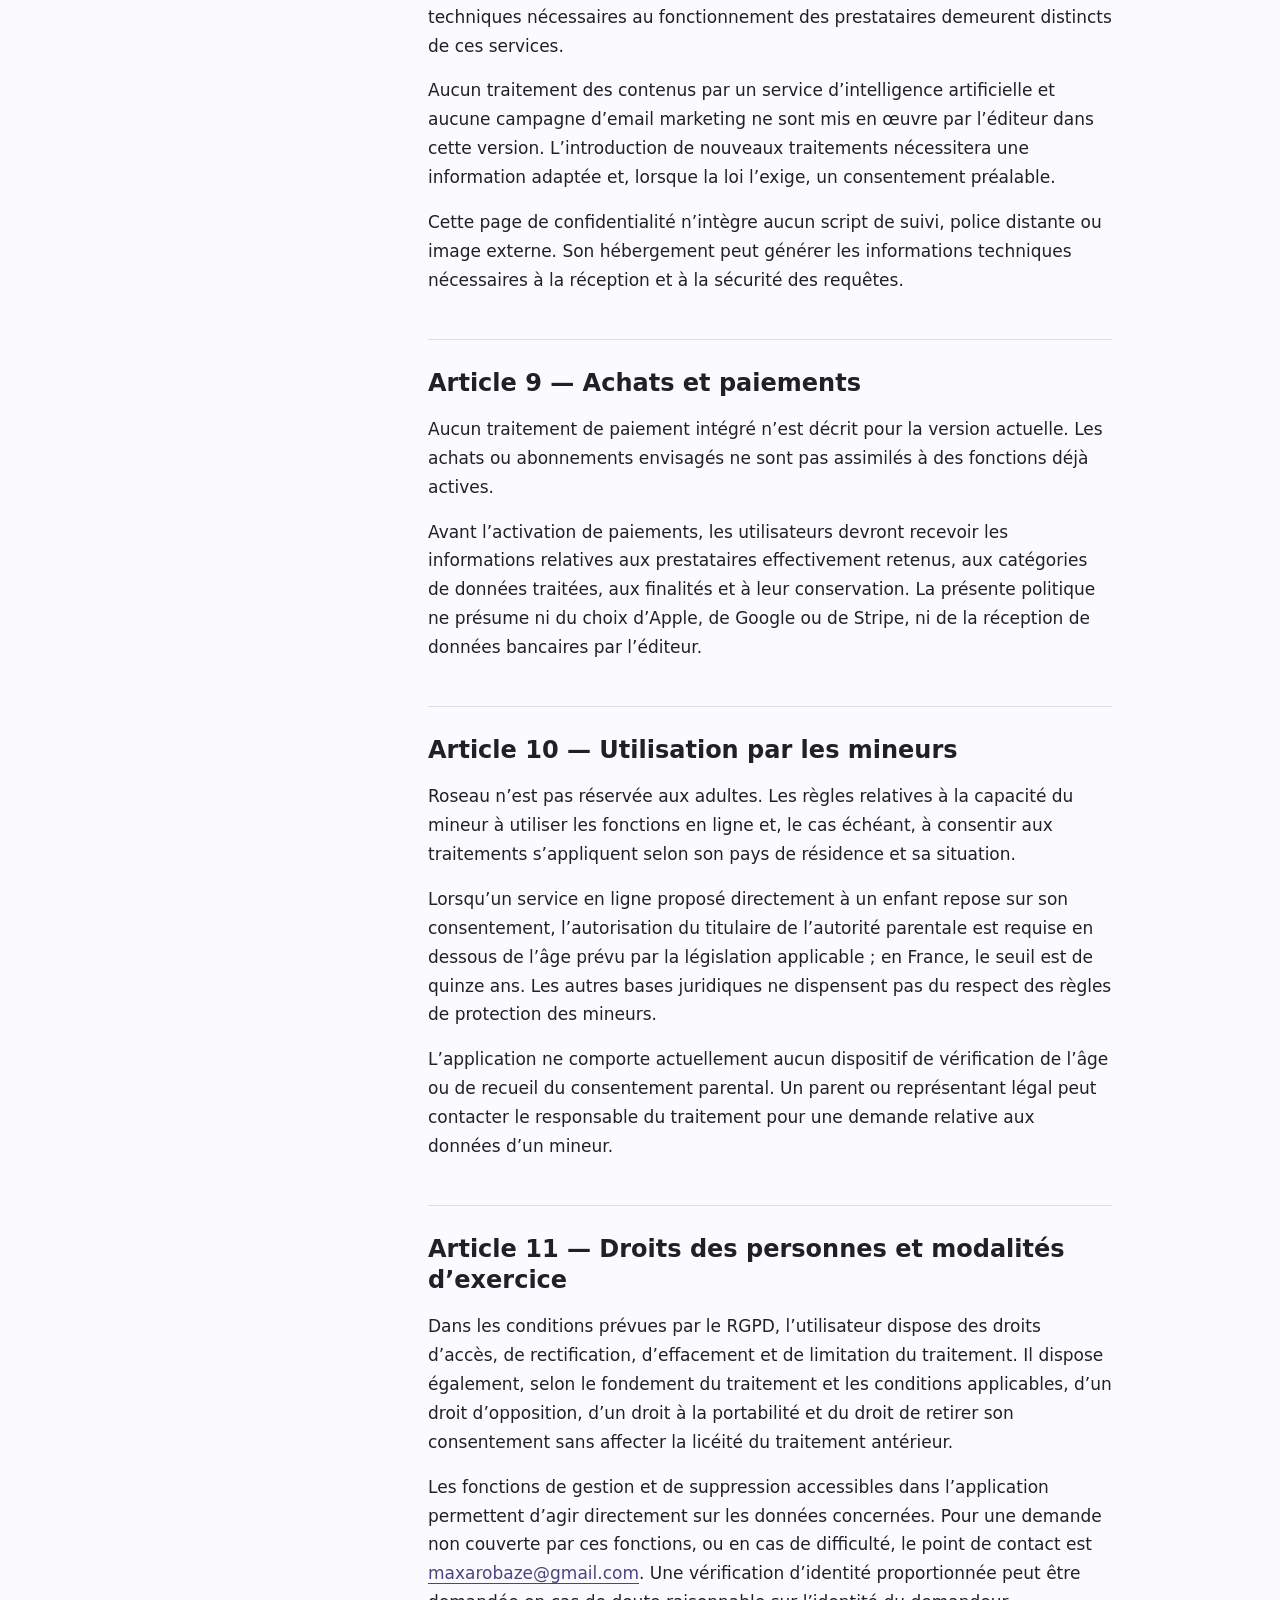
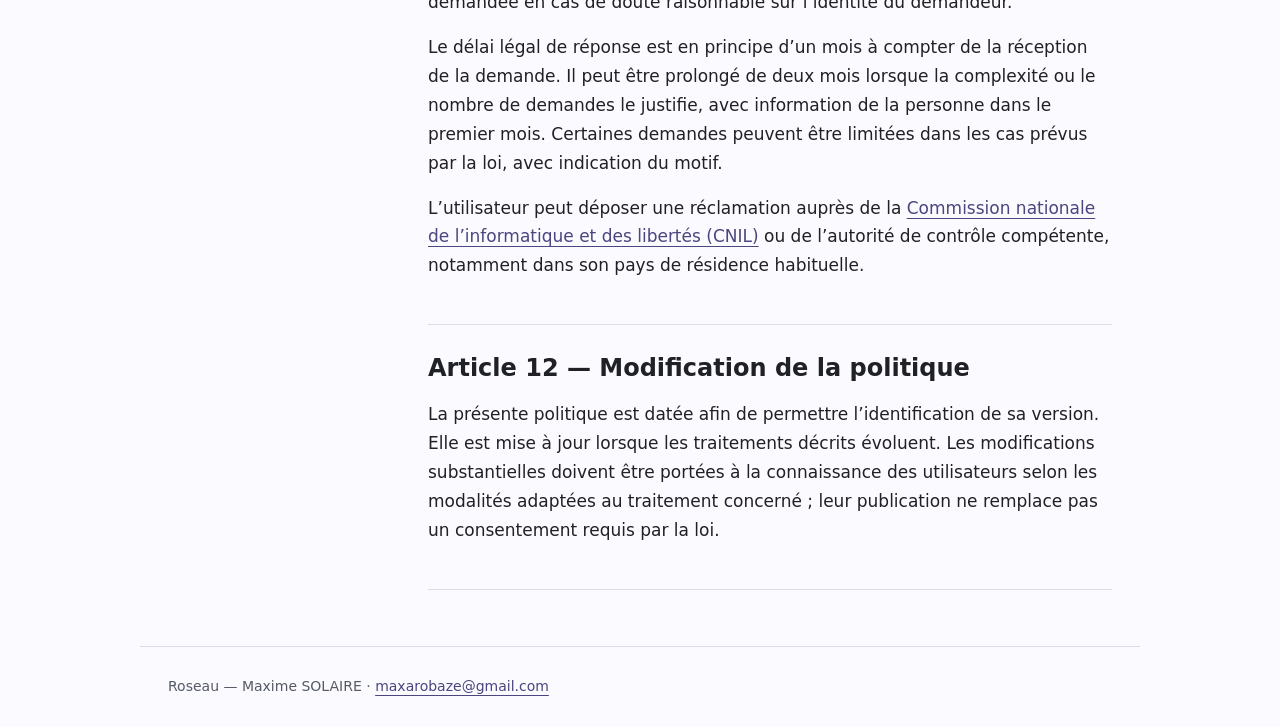
==== commit 44c6b0d1: "Link online account deletion from privacy policy" ====
--- a/index.html
+++ b/index.html
@@ -20,7 +20,7 @@
 <section id="groupes"><h2>Article 4 — Partage dans les groupes privés</h2><p>La participation à un groupe est une action volontaire de l’utilisateur. Les membres voient les pseudos, identifiants de membre, compteurs et pourcentages nécessaires au classement. Les scores sont calculés à partir des objectifs engagés dans le groupe.</p><p>Les réponses destinées aux autres membres ne contiennent ni l’adresse email ni les détails des objectifs d’un autre membre. Le responsable du groupe peut disposer de son code d’invitation. Ces données sont affichées dans le cadre du service de groupe demandé par l’utilisateur.</p></section>
 <section id="destinataires"><h2>Article 5 — Destinataires, hébergement et transferts</h2><p>Les données synchronisées sont hébergées dans le projet Supabase utilisé par l’éditeur, dont la région principale est située en <strong>Irlande</strong>. Supabase intervient comme prestataire d’authentification, de base de données et, pour Pousse, de stockage des photos. Google intervient dans la connexion par compte Google et traite les informations nécessaires à cette connexion selon sa propre politique.</p><p>Roseau et Pousse utilisent des projets Supabase et des comptes applicatifs distincts. La connexion avec le même compte Google ne fusionne pas leurs comptes ou leurs données. La suppression du compte d’une application ne supprime pas le compte de l’autre application ni le compte Google.</p><p>Le responsable du traitement peut accéder aux données nécessaires à l’administration et à l’assistance. Supabase et ses sous-traitants interviennent pour fournir et sécuriser le service. L’hébergement principal en Irlande n’exclut pas les traitements ou accès internationaux nécessaires aux services des prestataires.</p><p>Le <a href="https://supabase.com/legal/customer-resources/data-processing-addendum">contrat de traitement de Supabase</a> prévoit un encadrement des transferts, notamment par des clauses contractuelles types lorsque celles-ci sont applicables. Sa <a href="https://supabase.com/legal/customer-resources/subprocessor-list">liste de sous-traitants</a> décrit les prestataires concernés. Les garanties applicables à un traitement peuvent être demandées au contact indiqué à l’article 1.</p><p>Les données ne sont ni vendues ni utilisées par l’éditeur pour du ciblage publicitaire. Roseau ne comporte pas de publicité.</p></section>
 <section id="securite"><h2>Article 6 — Sécurité et stockage sur les appareils</h2><p>Les communications avec Supabase sont réalisées par HTTPS. Les règles d’accès du serveur limitent l’accès aux données au compte autorisé et aux fonctions expressément prévues par l’application. Ces mesures ne constituent pas un chiffrement de bout en bout : le responsable du traitement et les prestataires disposent de possibilités techniques d’accès aux données hébergées.</p><p>Les données locales dépendent de la sécurité de l’appareil et du navigateur. Roseau ne fournit pas un coffre-fort chiffré ni une protection contre une personne ayant accès à l’appareil déverrouillé.</p><p>Le système d’exploitation peut inclure les données de l’application dans ses sauvegardes, notamment Google sur Android ou Apple sur iOS, selon les réglages de l’utilisateur. Ces copies sont distinctes de la synchronisation Supabase et suivent les conditions du service de sauvegarde concerné.</p></section>
-<section id="conservation"><h2>Article 7 — Conservation et effacement</h2><p>Les données de profil sont conservées tant que l’utilisateur les maintient dans l’application ou dans son espace synchronisé, jusqu’à leur suppression. Aucune suppression automatique fondée sur l’inactivité n’est appliquée. Une déconnexion ou une désinstallation n’efface pas les données hébergées.</p><p>La suppression d’un profil local porte sur sa copie sur l’appareil et ses rappels. Pour un profil connecté, les effets de la suppression sont précisés dans l’écran de confirmation. Les copies conservées sur d’autres appareils, les profils locaux de sauvegarde et les sauvegardes du système ne doivent pas être assimilés à une copie unique.</p><p>Les informations techniques et les éventuelles copies de sauvegarde des prestataires sont distinctes des données visibles dans l’application. La suppression opérationnelle ne constitue pas une garantie d’effacement instantané de toutes les sauvegardes. Aucun délai technique de purge non vérifié n’est annoncé dans la présente politique.</p></section>
+<section id="conservation"><h2>Article 7 — Conservation et effacement</h2><p>Les données de profil sont conservées tant que l’utilisateur les maintient dans l’application ou dans son espace synchronisé, jusqu’à leur suppression. Aucune suppression automatique fondée sur l’inactivité n’est appliquée. Une déconnexion ou une désinstallation n’efface pas les données hébergées.</p><p>La suppression d’un profil local porte sur sa copie sur l’appareil et ses rappels. Pour un profil connecté, les effets de la suppression sont précisés dans l’écran de confirmation. Les copies conservées sur d’autres appareils, les profils locaux de sauvegarde et les sauvegardes du système ne doivent pas être assimilés à une copie unique.</p><p>Les informations techniques et les éventuelles copies de sauvegarde des prestataires sont distinctes des données visibles dans l’application. La suppression opérationnelle ne constitue pas une garantie d’effacement instantané de toutes les sauvegardes. Aucun délai technique de purge non vérifié n’est annoncé dans la présente politique.</p><p>Sans installer l’application, la <a href="suppression.html">page de suppression du compte Roseau</a> permet de se connecter avec Google, de vérifier le compte concerné et de confirmer sa suppression définitive. La suppression porte sur le compte de cette application et ses données en ligne ; les copies locales et les fichiers exportés doivent être effacés séparément par l’utilisateur.</p></section>
 <section id="mesure"><h2>Article 8 — Mesure d’audience, diagnostics et usages exclus</h2><p>Dans la version couverte par la présente politique, aucun service tiers de mesure d’audience ou de remontée automatique des erreurs n’est intégré à Roseau. Les signalements transmis volontairement et les informations techniques nécessaires au fonctionnement des prestataires demeurent distincts de ces services.</p><p>Aucun traitement des contenus par un service d’intelligence artificielle et aucune campagne d’email marketing ne sont mis en œuvre par l’éditeur dans cette version. L’introduction de nouveaux traitements nécessitera une information adaptée et, lorsque la loi l’exige, un consentement préalable.</p><p>Cette page de confidentialité n’intègre aucun script de suivi, police distante ou image externe. Son hébergement peut générer les informations techniques nécessaires à la réception et à la sécurité des requêtes.</p></section>
 <section id="paiements"><h2>Article 9 — Achats et paiements</h2><p>Aucun traitement de paiement intégré n’est décrit pour la version actuelle. Les achats ou abonnements envisagés ne sont pas assimilés à des fonctions déjà actives.</p><p>Avant l’activation de paiements, les utilisateurs devront recevoir les informations relatives aux prestataires effectivement retenus, aux catégories de données traitées, aux finalités et à leur conservation. La présente politique ne présume ni du choix d’Apple, de Google ou de Stripe, ni de la réception de données bancaires par l’éditeur.</p></section>
 <section id="mineurs"><h2>Article 10 — Utilisation par les mineurs</h2><p>Roseau n’est pas réservée aux adultes. Les règles relatives à la capacité du mineur à utiliser les fonctions en ligne et, le cas échéant, à consentir aux traitements s’appliquent selon son pays de résidence et sa situation.</p><p>Lorsqu’un service en ligne proposé directement à un enfant repose sur son consentement, l’autorisation du titulaire de l’autorité parentale est requise en dessous de l’âge prévu par la législation applicable ; en France, le seuil est de quinze ans. Les autres bases juridiques ne dispensent pas du respect des règles de protection des mineurs.</p><p>L’application ne comporte actuellement aucun dispositif de vérification de l’âge ou de recueil du consentement parental. Un parent ou représentant légal peut contacter le responsable du traitement pour une demande relative aux données d’un mineur.</p></section>
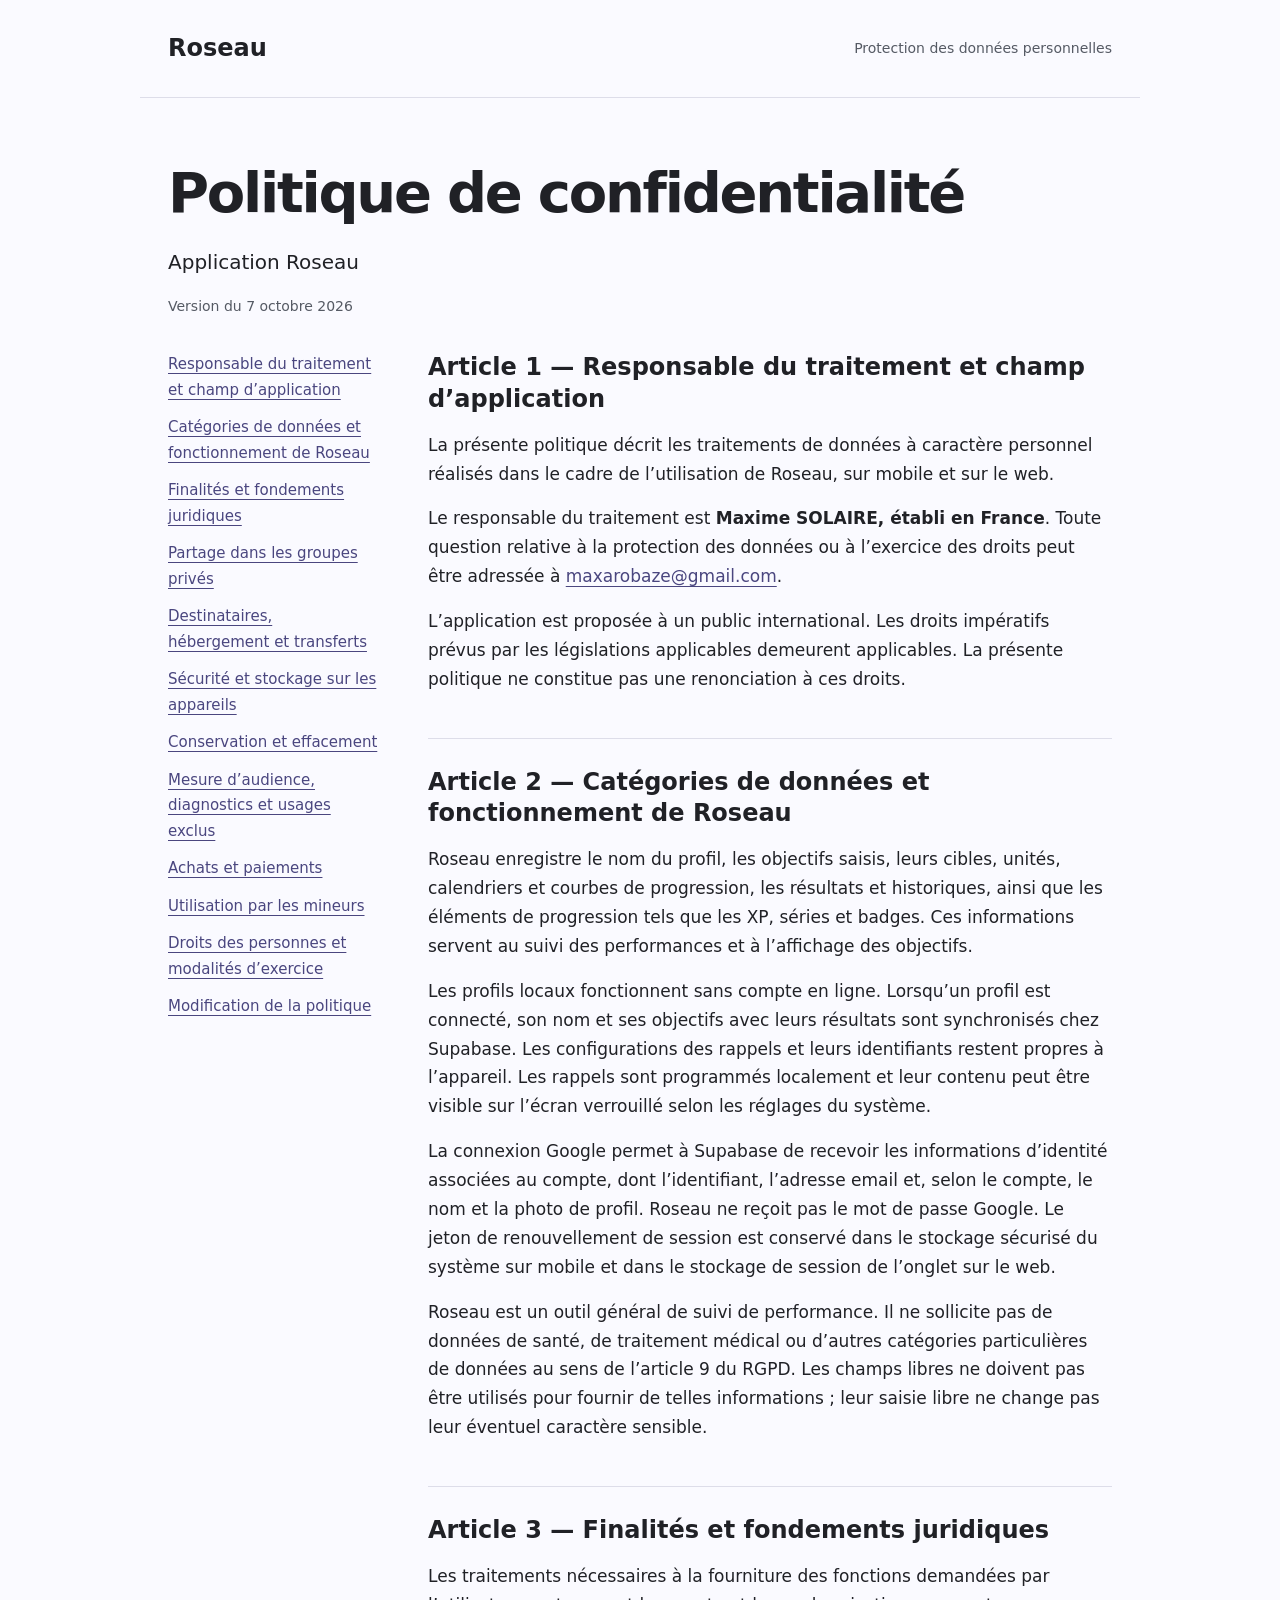
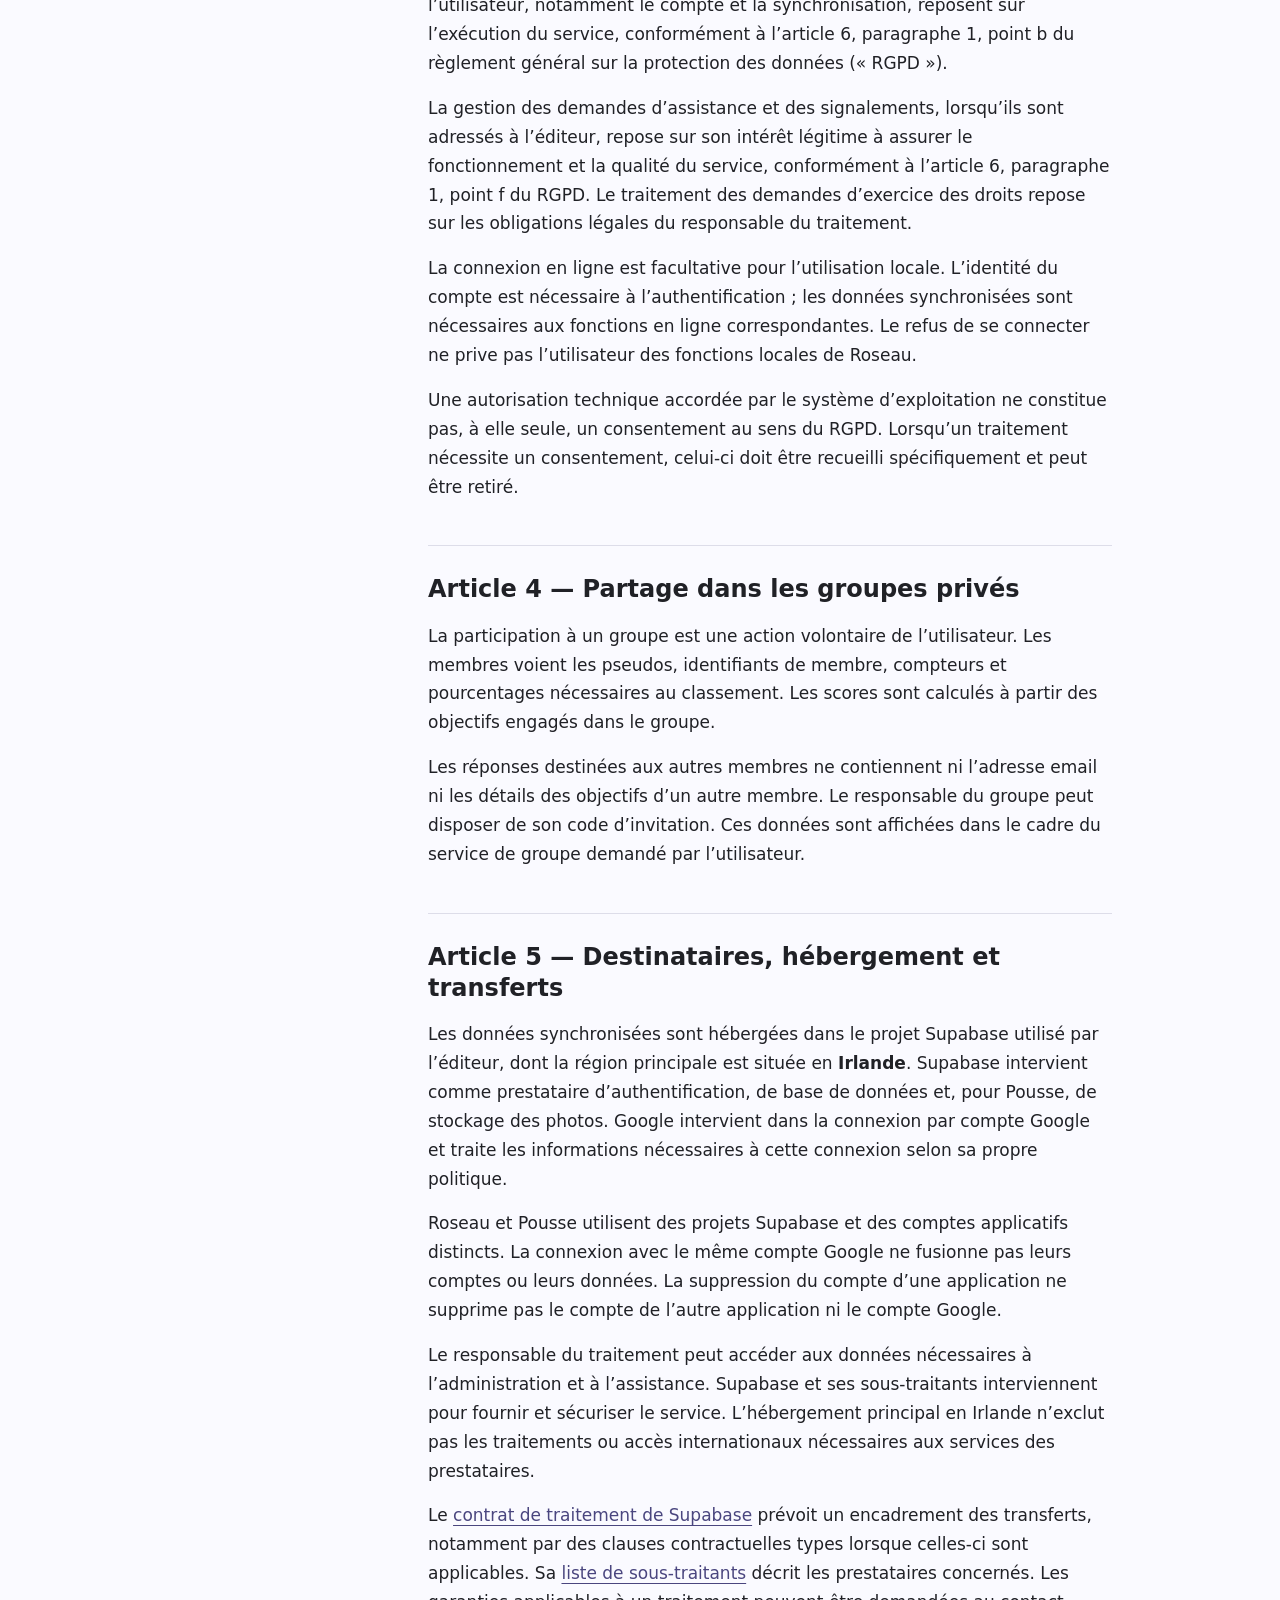
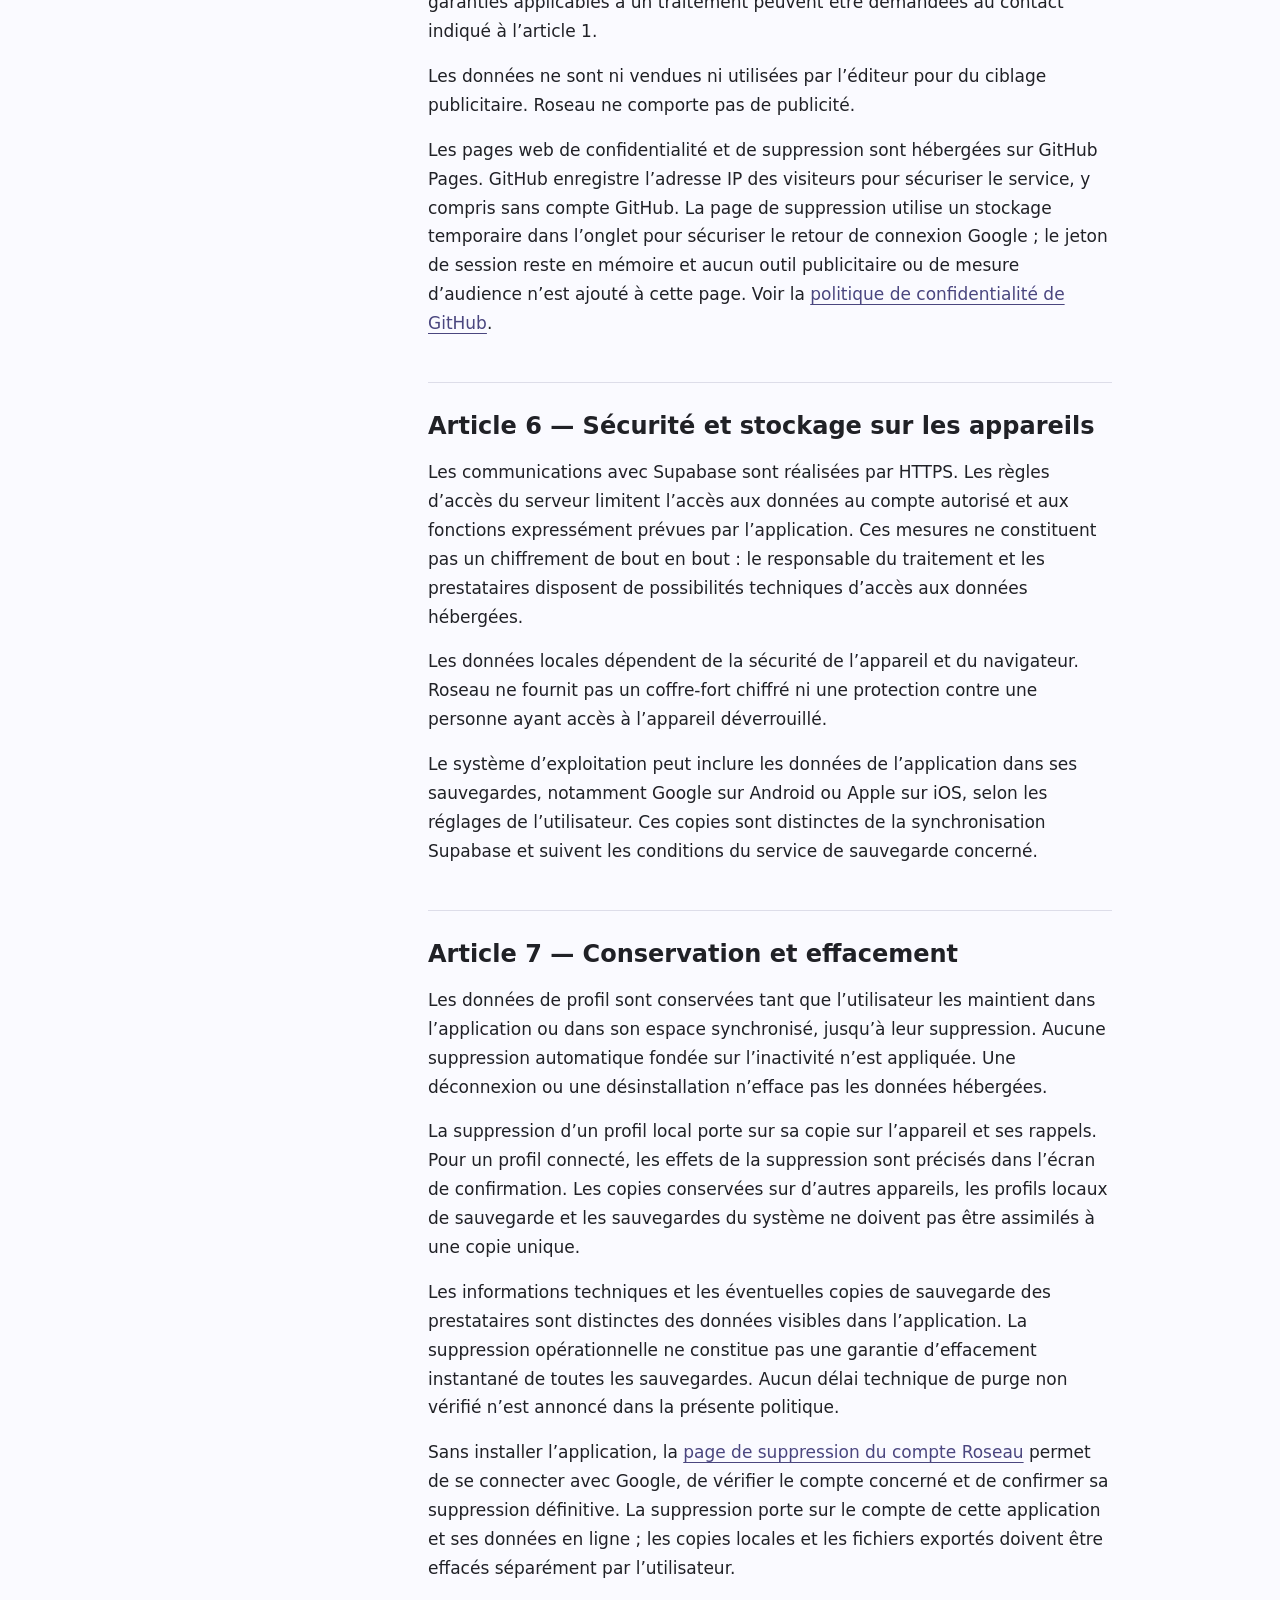
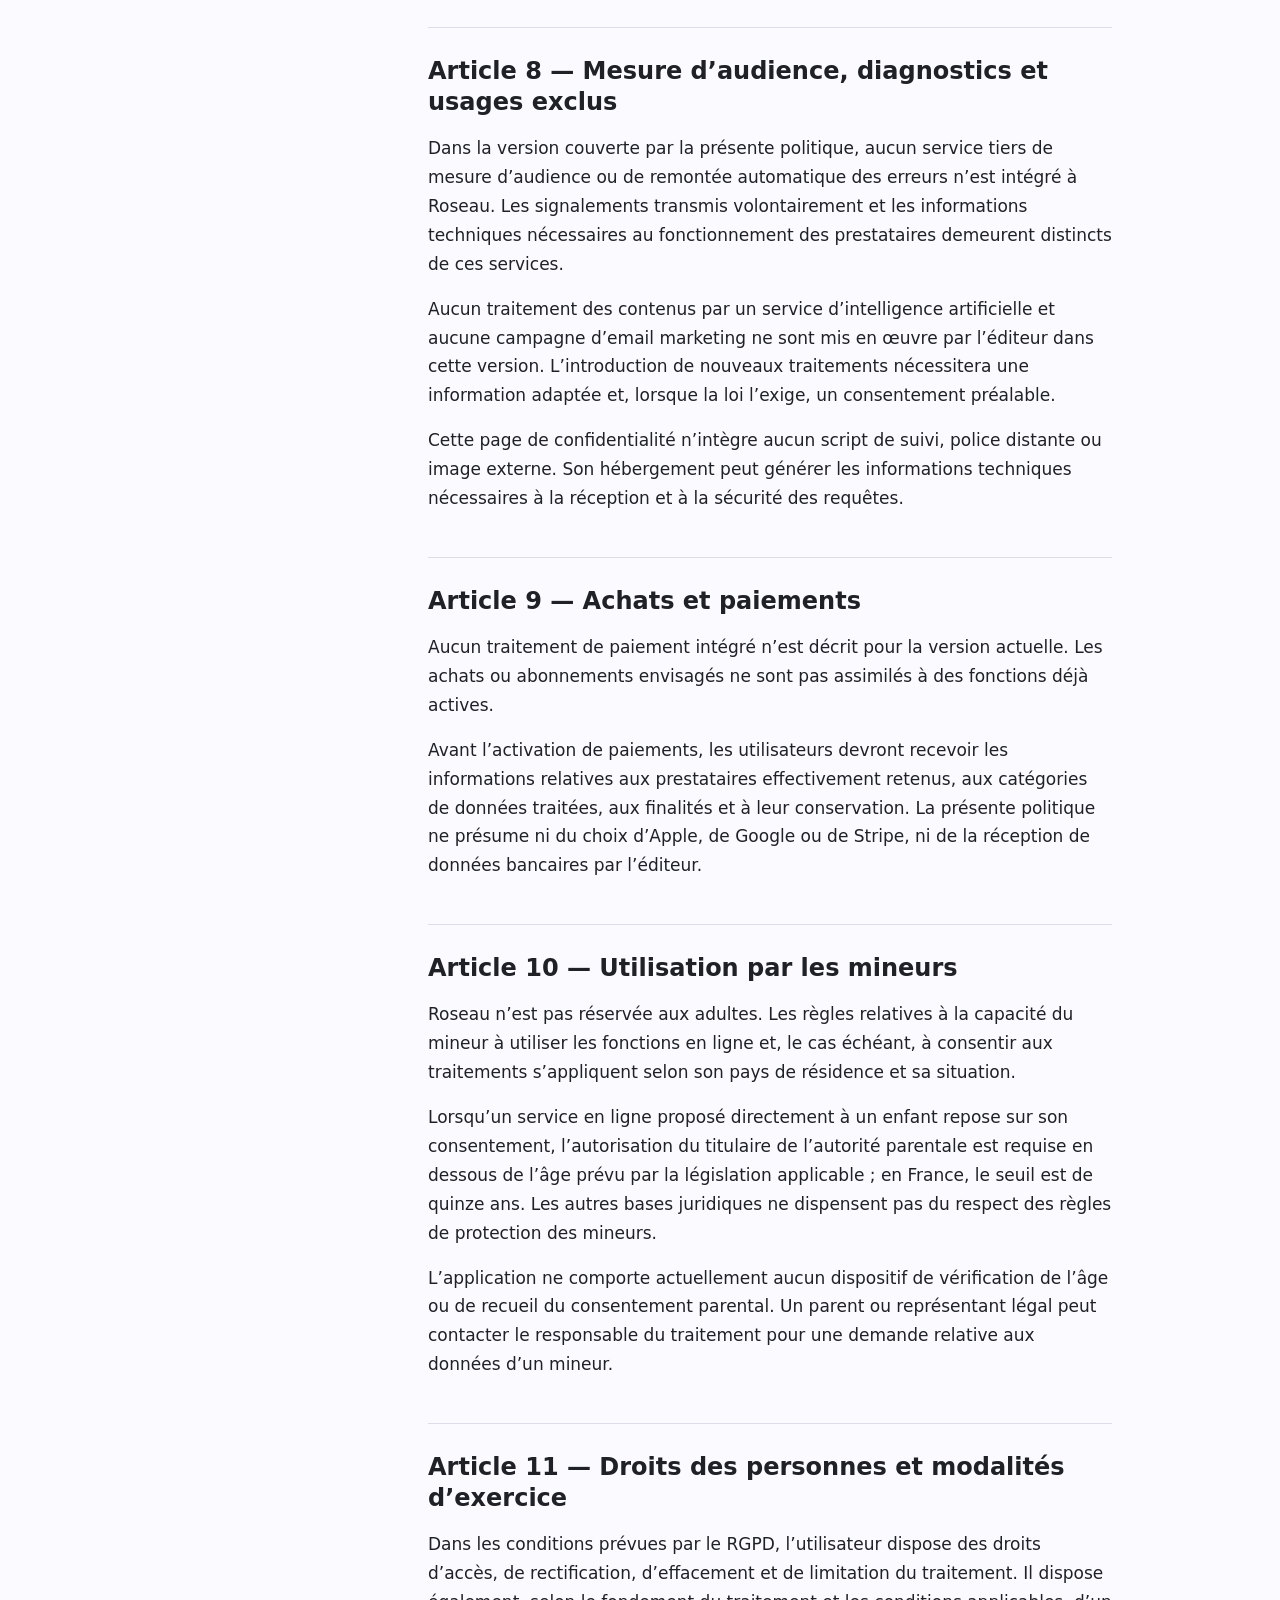
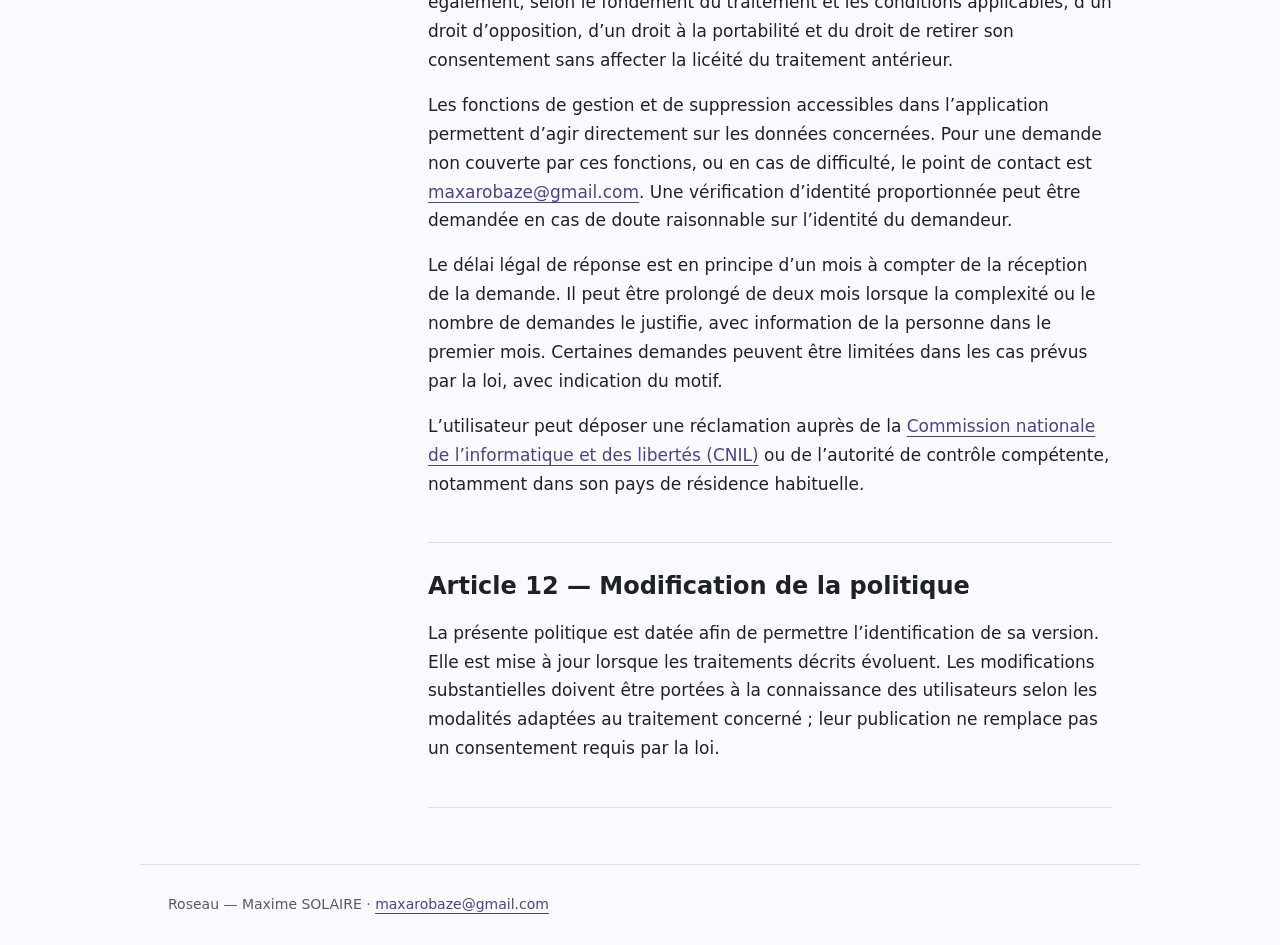
==== commit 4e3ed3da: "Describe website hosting and refresh secure script" ====
--- a/index.html
+++ b/index.html
@@ -18,7 +18,7 @@
 <section id="donnees"><h2>Article 2 — Catégories de données et fonctionnement de Roseau</h2><p>Roseau enregistre le nom du profil, les objectifs saisis, leurs cibles, unités, calendriers et courbes de progression, les résultats et historiques, ainsi que les éléments de progression tels que les XP, séries et badges. Ces informations servent au suivi des performances et à l’affichage des objectifs.</p><p>Les profils locaux fonctionnent sans compte en ligne. Lorsqu’un profil est connecté, son nom et ses objectifs avec leurs résultats sont synchronisés chez Supabase. Les configurations des rappels et leurs identifiants restent propres à l’appareil. Les rappels sont programmés localement et leur contenu peut être visible sur l’écran verrouillé selon les réglages du système.</p><p>La connexion Google permet à Supabase de recevoir les informations d’identité associées au compte, dont l’identifiant, l’adresse email et, selon le compte, le nom et la photo de profil. Roseau ne reçoit pas le mot de passe Google. Le jeton de renouvellement de session est conservé dans le stockage sécurisé du système sur mobile et dans le stockage de session de l’onglet sur le web.</p><p>Roseau est un outil général de suivi de performance. Il ne sollicite pas de données de santé, de traitement médical ou d’autres catégories particulières de données au sens de l’article 9 du RGPD. Les champs libres ne doivent pas être utilisés pour fournir de telles informations ; leur saisie libre ne change pas leur éventuel caractère sensible.</p></section>
 <section id="finalites"><h2>Article 3 — Finalités et fondements juridiques</h2><p>Les traitements nécessaires à la fourniture des fonctions demandées par l’utilisateur, notamment le compte et la synchronisation, reposent sur l’exécution du service, conformément à l’article 6, paragraphe 1, point b du règlement général sur la protection des données (« RGPD »).</p><p>La gestion des demandes d’assistance et des signalements, lorsqu’ils sont adressés à l’éditeur, repose sur son intérêt légitime à assurer le fonctionnement et la qualité du service, conformément à l’article 6, paragraphe 1, point f du RGPD. Le traitement des demandes d’exercice des droits repose sur les obligations légales du responsable du traitement.</p><p>La connexion en ligne est facultative pour l’utilisation locale. L’identité du compte est nécessaire à l’authentification ; les données synchronisées sont nécessaires aux fonctions en ligne correspondantes. Le refus de se connecter ne prive pas l’utilisateur des fonctions locales de Roseau.</p><p>Une autorisation technique accordée par le système d’exploitation ne constitue pas, à elle seule, un consentement au sens du RGPD. Lorsqu’un traitement nécessite un consentement, celui-ci doit être recueilli spécifiquement et peut être retiré.</p></section>
 <section id="groupes"><h2>Article 4 — Partage dans les groupes privés</h2><p>La participation à un groupe est une action volontaire de l’utilisateur. Les membres voient les pseudos, identifiants de membre, compteurs et pourcentages nécessaires au classement. Les scores sont calculés à partir des objectifs engagés dans le groupe.</p><p>Les réponses destinées aux autres membres ne contiennent ni l’adresse email ni les détails des objectifs d’un autre membre. Le responsable du groupe peut disposer de son code d’invitation. Ces données sont affichées dans le cadre du service de groupe demandé par l’utilisateur.</p></section>
-<section id="destinataires"><h2>Article 5 — Destinataires, hébergement et transferts</h2><p>Les données synchronisées sont hébergées dans le projet Supabase utilisé par l’éditeur, dont la région principale est située en <strong>Irlande</strong>. Supabase intervient comme prestataire d’authentification, de base de données et, pour Pousse, de stockage des photos. Google intervient dans la connexion par compte Google et traite les informations nécessaires à cette connexion selon sa propre politique.</p><p>Roseau et Pousse utilisent des projets Supabase et des comptes applicatifs distincts. La connexion avec le même compte Google ne fusionne pas leurs comptes ou leurs données. La suppression du compte d’une application ne supprime pas le compte de l’autre application ni le compte Google.</p><p>Le responsable du traitement peut accéder aux données nécessaires à l’administration et à l’assistance. Supabase et ses sous-traitants interviennent pour fournir et sécuriser le service. L’hébergement principal en Irlande n’exclut pas les traitements ou accès internationaux nécessaires aux services des prestataires.</p><p>Le <a href="https://supabase.com/legal/customer-resources/data-processing-addendum">contrat de traitement de Supabase</a> prévoit un encadrement des transferts, notamment par des clauses contractuelles types lorsque celles-ci sont applicables. Sa <a href="https://supabase.com/legal/customer-resources/subprocessor-list">liste de sous-traitants</a> décrit les prestataires concernés. Les garanties applicables à un traitement peuvent être demandées au contact indiqué à l’article 1.</p><p>Les données ne sont ni vendues ni utilisées par l’éditeur pour du ciblage publicitaire. Roseau ne comporte pas de publicité.</p></section>
+<section id="destinataires"><h2>Article 5 — Destinataires, hébergement et transferts</h2><p>Les données synchronisées sont hébergées dans le projet Supabase utilisé par l’éditeur, dont la région principale est située en <strong>Irlande</strong>. Supabase intervient comme prestataire d’authentification, de base de données et, pour Pousse, de stockage des photos. Google intervient dans la connexion par compte Google et traite les informations nécessaires à cette connexion selon sa propre politique.</p><p>Roseau et Pousse utilisent des projets Supabase et des comptes applicatifs distincts. La connexion avec le même compte Google ne fusionne pas leurs comptes ou leurs données. La suppression du compte d’une application ne supprime pas le compte de l’autre application ni le compte Google.</p><p>Le responsable du traitement peut accéder aux données nécessaires à l’administration et à l’assistance. Supabase et ses sous-traitants interviennent pour fournir et sécuriser le service. L’hébergement principal en Irlande n’exclut pas les traitements ou accès internationaux nécessaires aux services des prestataires.</p><p>Le <a href="https://supabase.com/legal/customer-resources/data-processing-addendum">contrat de traitement de Supabase</a> prévoit un encadrement des transferts, notamment par des clauses contractuelles types lorsque celles-ci sont applicables. Sa <a href="https://supabase.com/legal/customer-resources/subprocessor-list">liste de sous-traitants</a> décrit les prestataires concernés. Les garanties applicables à un traitement peuvent être demandées au contact indiqué à l’article 1.</p><p>Les données ne sont ni vendues ni utilisées par l’éditeur pour du ciblage publicitaire. Roseau ne comporte pas de publicité.</p><p>Les pages web de confidentialité et de suppression sont hébergées sur GitHub Pages. GitHub enregistre l’adresse IP des visiteurs pour sécuriser le service, y compris sans compte GitHub. La page de suppression utilise un stockage temporaire dans l’onglet pour sécuriser le retour de connexion Google ; le jeton de session reste en mémoire et aucun outil publicitaire ou de mesure d’audience n’est ajouté à cette page. Voir la <a href="https://docs.github.com/en/site-policy/privacy-policies/github-general-privacy-statement">politique de confidentialité de GitHub</a>.</p></section>
 <section id="securite"><h2>Article 6 — Sécurité et stockage sur les appareils</h2><p>Les communications avec Supabase sont réalisées par HTTPS. Les règles d’accès du serveur limitent l’accès aux données au compte autorisé et aux fonctions expressément prévues par l’application. Ces mesures ne constituent pas un chiffrement de bout en bout : le responsable du traitement et les prestataires disposent de possibilités techniques d’accès aux données hébergées.</p><p>Les données locales dépendent de la sécurité de l’appareil et du navigateur. Roseau ne fournit pas un coffre-fort chiffré ni une protection contre une personne ayant accès à l’appareil déverrouillé.</p><p>Le système d’exploitation peut inclure les données de l’application dans ses sauvegardes, notamment Google sur Android ou Apple sur iOS, selon les réglages de l’utilisateur. Ces copies sont distinctes de la synchronisation Supabase et suivent les conditions du service de sauvegarde concerné.</p></section>
 <section id="conservation"><h2>Article 7 — Conservation et effacement</h2><p>Les données de profil sont conservées tant que l’utilisateur les maintient dans l’application ou dans son espace synchronisé, jusqu’à leur suppression. Aucune suppression automatique fondée sur l’inactivité n’est appliquée. Une déconnexion ou une désinstallation n’efface pas les données hébergées.</p><p>La suppression d’un profil local porte sur sa copie sur l’appareil et ses rappels. Pour un profil connecté, les effets de la suppression sont précisés dans l’écran de confirmation. Les copies conservées sur d’autres appareils, les profils locaux de sauvegarde et les sauvegardes du système ne doivent pas être assimilés à une copie unique.</p><p>Les informations techniques et les éventuelles copies de sauvegarde des prestataires sont distinctes des données visibles dans l’application. La suppression opérationnelle ne constitue pas une garantie d’effacement instantané de toutes les sauvegardes. Aucun délai technique de purge non vérifié n’est annoncé dans la présente politique.</p><p>Sans installer l’application, la <a href="suppression.html">page de suppression du compte Roseau</a> permet de se connecter avec Google, de vérifier le compte concerné et de confirmer sa suppression définitive. La suppression porte sur le compte de cette application et ses données en ligne ; les copies locales et les fichiers exportés doivent être effacés séparément par l’utilisateur.</p></section>
 <section id="mesure"><h2>Article 8 — Mesure d’audience, diagnostics et usages exclus</h2><p>Dans la version couverte par la présente politique, aucun service tiers de mesure d’audience ou de remontée automatique des erreurs n’est intégré à Roseau. Les signalements transmis volontairement et les informations techniques nécessaires au fonctionnement des prestataires demeurent distincts de ces services.</p><p>Aucun traitement des contenus par un service d’intelligence artificielle et aucune campagne d’email marketing ne sont mis en œuvre par l’éditeur dans cette version. L’introduction de nouveaux traitements nécessitera une information adaptée et, lorsque la loi l’exige, un consentement préalable.</p><p>Cette page de confidentialité n’intègre aucun script de suivi, police distante ou image externe. Son hébergement peut générer les informations techniques nécessaires à la réception et à la sécurité des requêtes.</p></section>
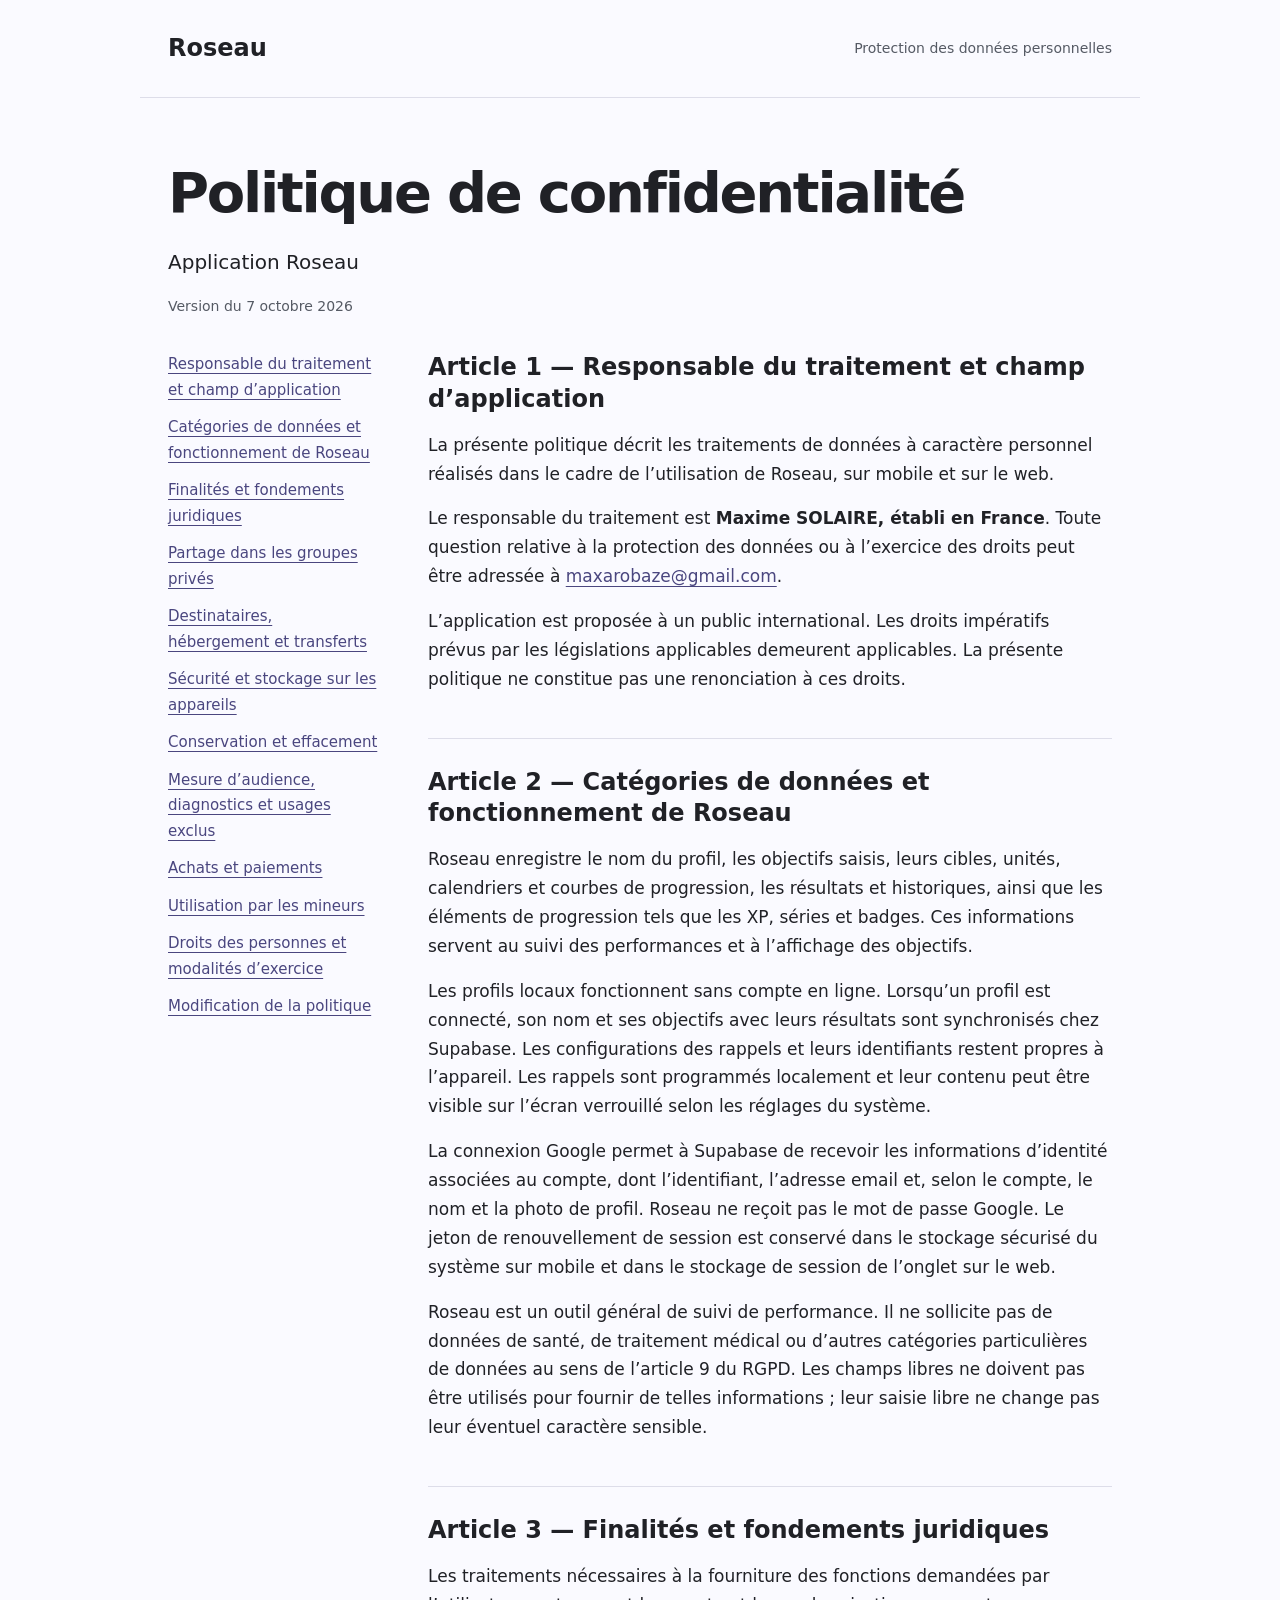
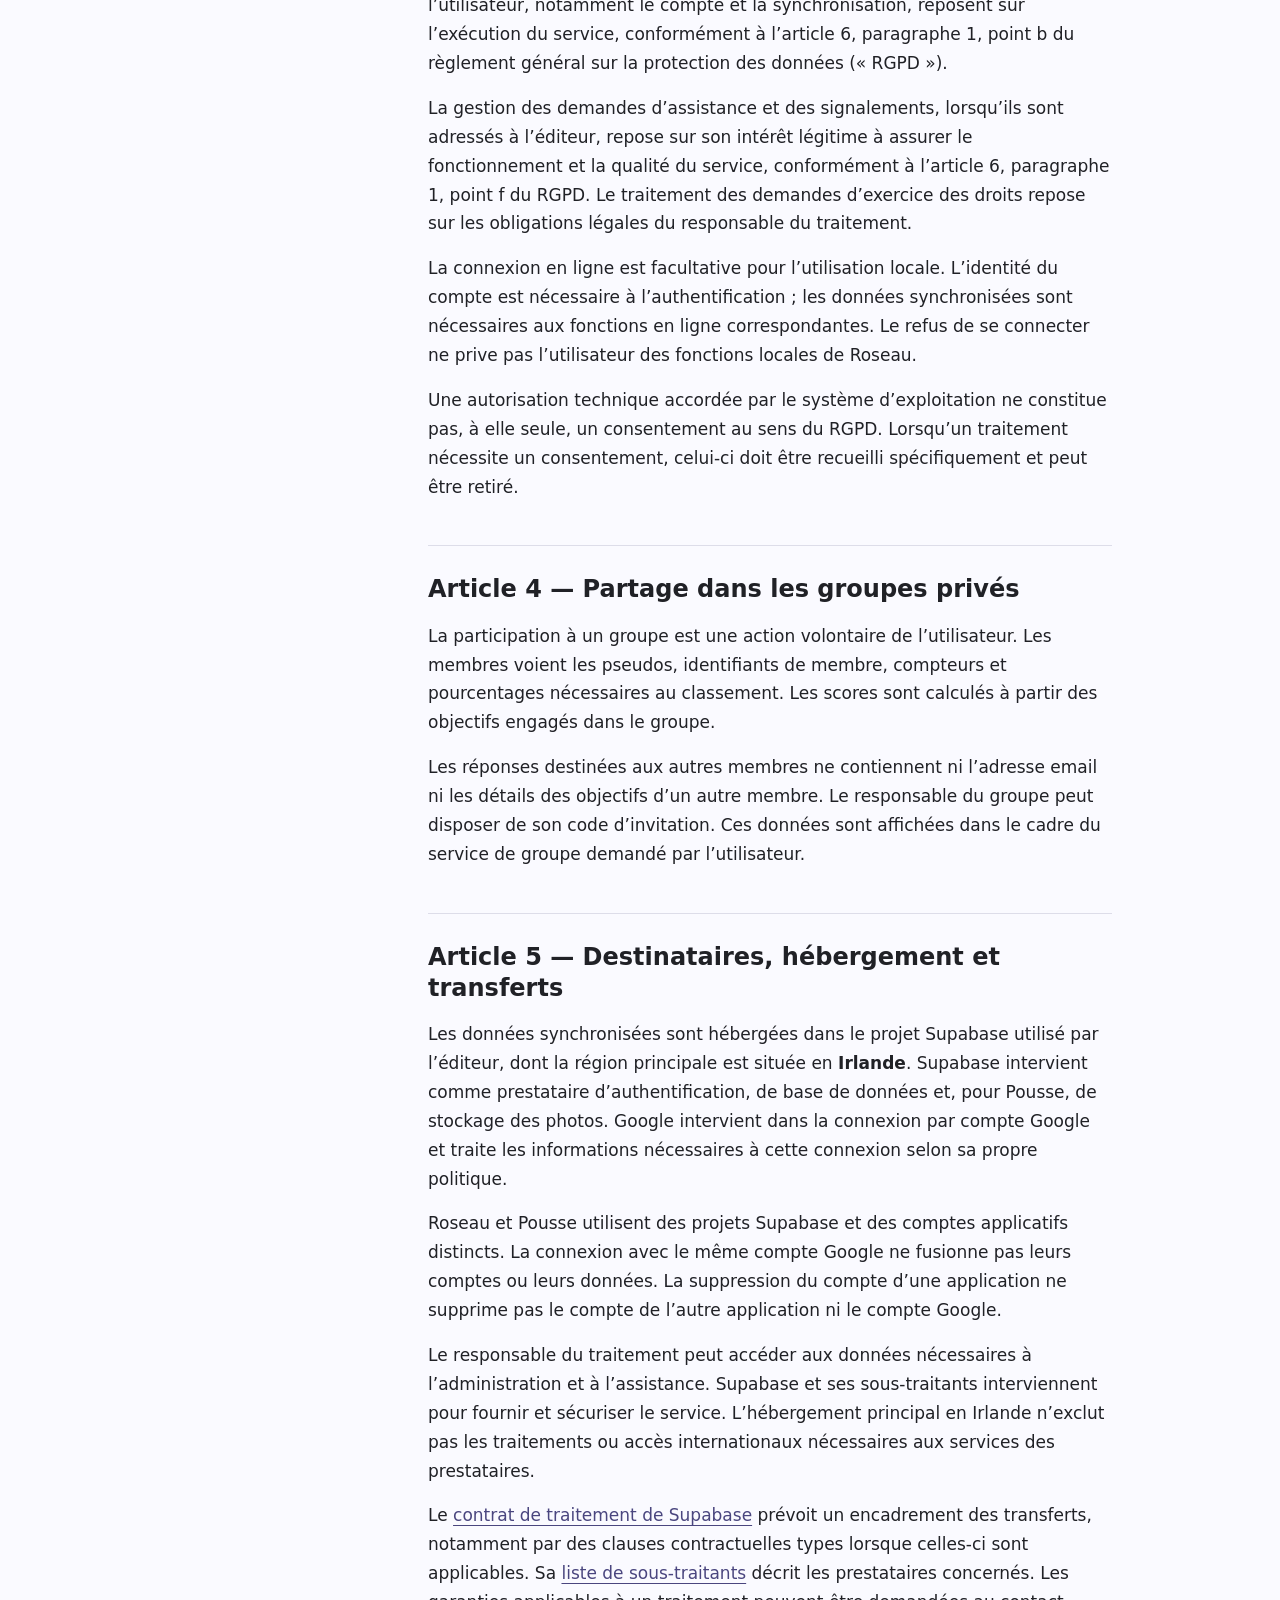
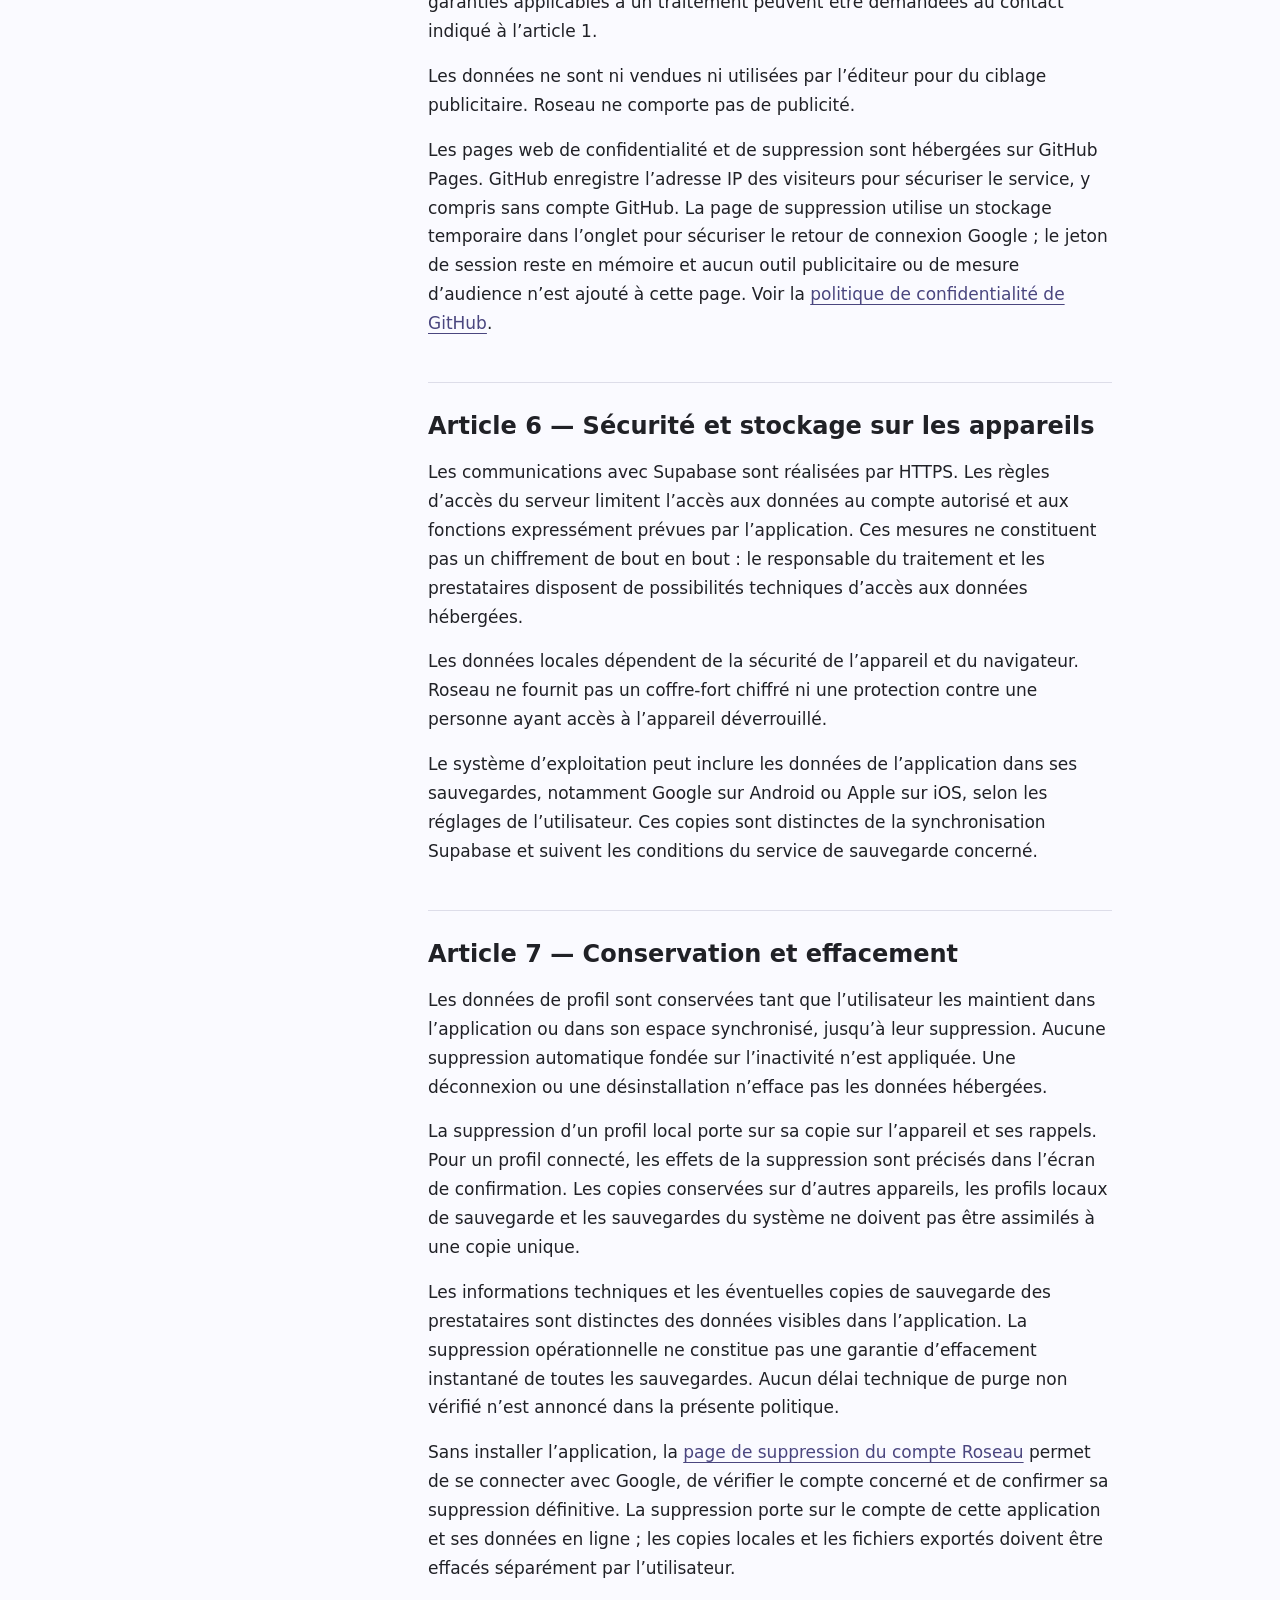
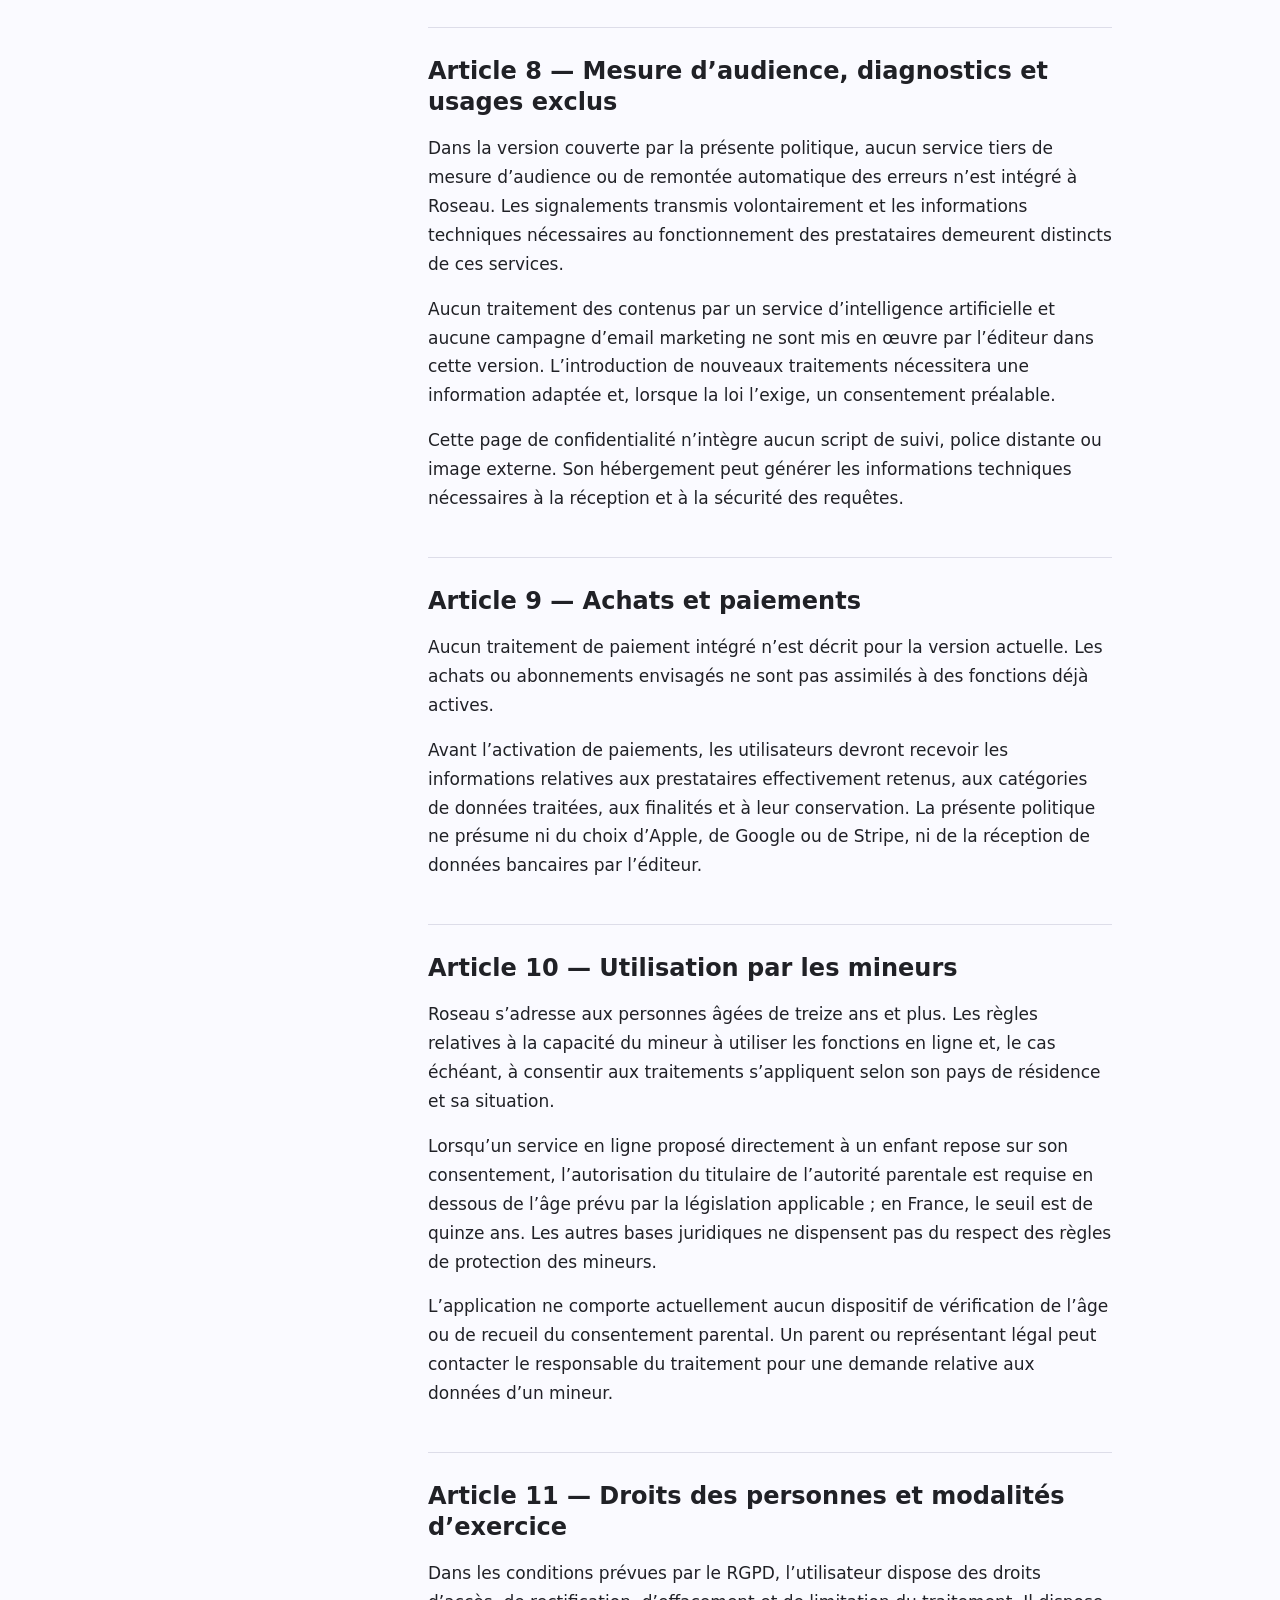
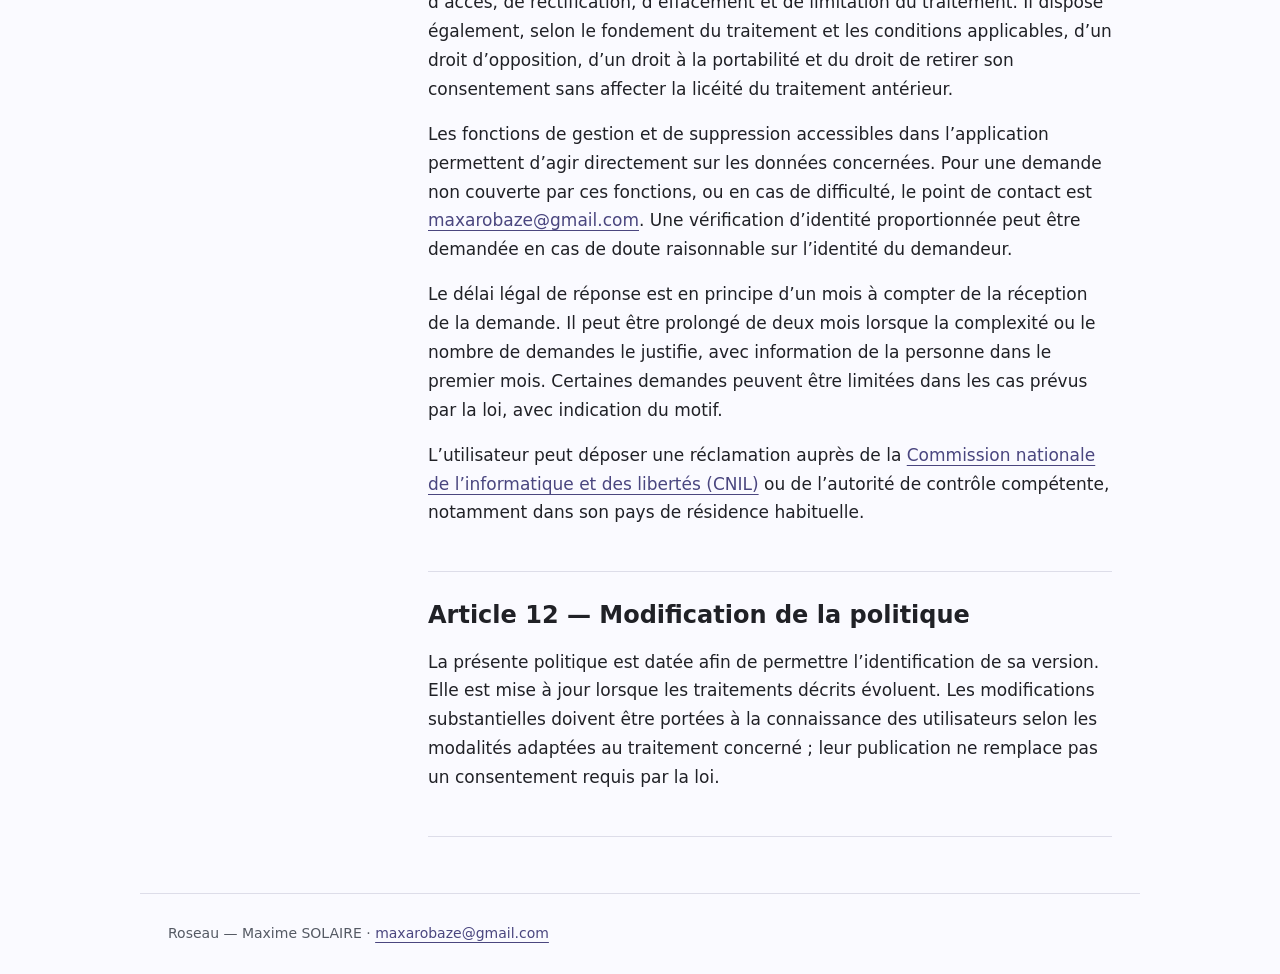
==== commit 16b190b7: "Align Roseau privacy policy with 13-plus audience" ====
--- a/index.html
+++ b/index.html
@@ -23,6 +23,6 @@
 <section id="conservation"><h2>Article 7 — Conservation et effacement</h2><p>Les données de profil sont conservées tant que l’utilisateur les maintient dans l’application ou dans son espace synchronisé, jusqu’à leur suppression. Aucune suppression automatique fondée sur l’inactivité n’est appliquée. Une déconnexion ou une désinstallation n’efface pas les données hébergées.</p><p>La suppression d’un profil local porte sur sa copie sur l’appareil et ses rappels. Pour un profil connecté, les effets de la suppression sont précisés dans l’écran de confirmation. Les copies conservées sur d’autres appareils, les profils locaux de sauvegarde et les sauvegardes du système ne doivent pas être assimilés à une copie unique.</p><p>Les informations techniques et les éventuelles copies de sauvegarde des prestataires sont distinctes des données visibles dans l’application. La suppression opérationnelle ne constitue pas une garantie d’effacement instantané de toutes les sauvegardes. Aucun délai technique de purge non vérifié n’est annoncé dans la présente politique.</p><p>Sans installer l’application, la <a href="suppression.html">page de suppression du compte Roseau</a> permet de se connecter avec Google, de vérifier le compte concerné et de confirmer sa suppression définitive. La suppression porte sur le compte de cette application et ses données en ligne ; les copies locales et les fichiers exportés doivent être effacés séparément par l’utilisateur.</p></section>
 <section id="mesure"><h2>Article 8 — Mesure d’audience, diagnostics et usages exclus</h2><p>Dans la version couverte par la présente politique, aucun service tiers de mesure d’audience ou de remontée automatique des erreurs n’est intégré à Roseau. Les signalements transmis volontairement et les informations techniques nécessaires au fonctionnement des prestataires demeurent distincts de ces services.</p><p>Aucun traitement des contenus par un service d’intelligence artificielle et aucune campagne d’email marketing ne sont mis en œuvre par l’éditeur dans cette version. L’introduction de nouveaux traitements nécessitera une information adaptée et, lorsque la loi l’exige, un consentement préalable.</p><p>Cette page de confidentialité n’intègre aucun script de suivi, police distante ou image externe. Son hébergement peut générer les informations techniques nécessaires à la réception et à la sécurité des requêtes.</p></section>
 <section id="paiements"><h2>Article 9 — Achats et paiements</h2><p>Aucun traitement de paiement intégré n’est décrit pour la version actuelle. Les achats ou abonnements envisagés ne sont pas assimilés à des fonctions déjà actives.</p><p>Avant l’activation de paiements, les utilisateurs devront recevoir les informations relatives aux prestataires effectivement retenus, aux catégories de données traitées, aux finalités et à leur conservation. La présente politique ne présume ni du choix d’Apple, de Google ou de Stripe, ni de la réception de données bancaires par l’éditeur.</p></section>
-<section id="mineurs"><h2>Article 10 — Utilisation par les mineurs</h2><p>Roseau n’est pas réservée aux adultes. Les règles relatives à la capacité du mineur à utiliser les fonctions en ligne et, le cas échéant, à consentir aux traitements s’appliquent selon son pays de résidence et sa situation.</p><p>Lorsqu’un service en ligne proposé directement à un enfant repose sur son consentement, l’autorisation du titulaire de l’autorité parentale est requise en dessous de l’âge prévu par la législation applicable ; en France, le seuil est de quinze ans. Les autres bases juridiques ne dispensent pas du respect des règles de protection des mineurs.</p><p>L’application ne comporte actuellement aucun dispositif de vérification de l’âge ou de recueil du consentement parental. Un parent ou représentant légal peut contacter le responsable du traitement pour une demande relative aux données d’un mineur.</p></section>
+<section id="mineurs"><h2>Article 10 — Utilisation par les mineurs</h2><p>Roseau s’adresse aux personnes âgées de treize ans et plus. Les règles relatives à la capacité du mineur à utiliser les fonctions en ligne et, le cas échéant, à consentir aux traitements s’appliquent selon son pays de résidence et sa situation.</p><p>Lorsqu’un service en ligne proposé directement à un enfant repose sur son consentement, l’autorisation du titulaire de l’autorité parentale est requise en dessous de l’âge prévu par la législation applicable ; en France, le seuil est de quinze ans. Les autres bases juridiques ne dispensent pas du respect des règles de protection des mineurs.</p><p>L’application ne comporte actuellement aucun dispositif de vérification de l’âge ou de recueil du consentement parental. Un parent ou représentant légal peut contacter le responsable du traitement pour une demande relative aux données d’un mineur.</p></section>
 <section id="droits"><h2>Article 11 — Droits des personnes et modalités d’exercice</h2><p>Dans les conditions prévues par le RGPD, l’utilisateur dispose des droits d’accès, de rectification, d’effacement et de limitation du traitement. Il dispose également, selon le fondement du traitement et les conditions applicables, d’un droit d’opposition, d’un droit à la portabilité et du droit de retirer son consentement sans affecter la licéité du traitement antérieur.</p><p>Les fonctions de gestion et de suppression accessibles dans l’application permettent d’agir directement sur les données concernées. Pour une demande non couverte par ces fonctions, ou en cas de difficulté, le point de contact est <a href="mailto:maxarobaze@gmail.com">maxarobaze@gmail.com</a>. Une vérification d’identité proportionnée peut être demandée en cas de doute raisonnable sur l’identité du demandeur.</p><p>Le délai légal de réponse est en principe d’un mois à compter de la réception de la demande. Il peut être prolongé de deux mois lorsque la complexité ou le nombre de demandes le justifie, avec information de la personne dans le premier mois. Certaines demandes peuvent être limitées dans les cas prévus par la loi, avec indication du motif.</p><p>L’utilisateur peut déposer une réclamation auprès de la <a href="https://www.cnil.fr/fr/plaintes">Commission nationale de l’informatique et des libertés (CNIL)</a> ou de l’autorité de contrôle compétente, notamment dans son pays de résidence habituelle.</p></section>
 <section id="modifications"><h2>Article 12 — Modification de la politique</h2><p>La présente politique est datée afin de permettre l’identification de sa version. Elle est mise à jour lorsque les traitements décrits évoluent. Les modifications substantielles doivent être portées à la connaissance des utilisateurs selon les modalités adaptées au traitement concerné ; leur publication ne remplace pas un consentement requis par la loi.</p></section></article></div></main><footer>Roseau — Maxime SOLAIRE · <a href="mailto:maxarobaze@gmail.com">maxarobaze@gmail.com</a></footer></body></html>
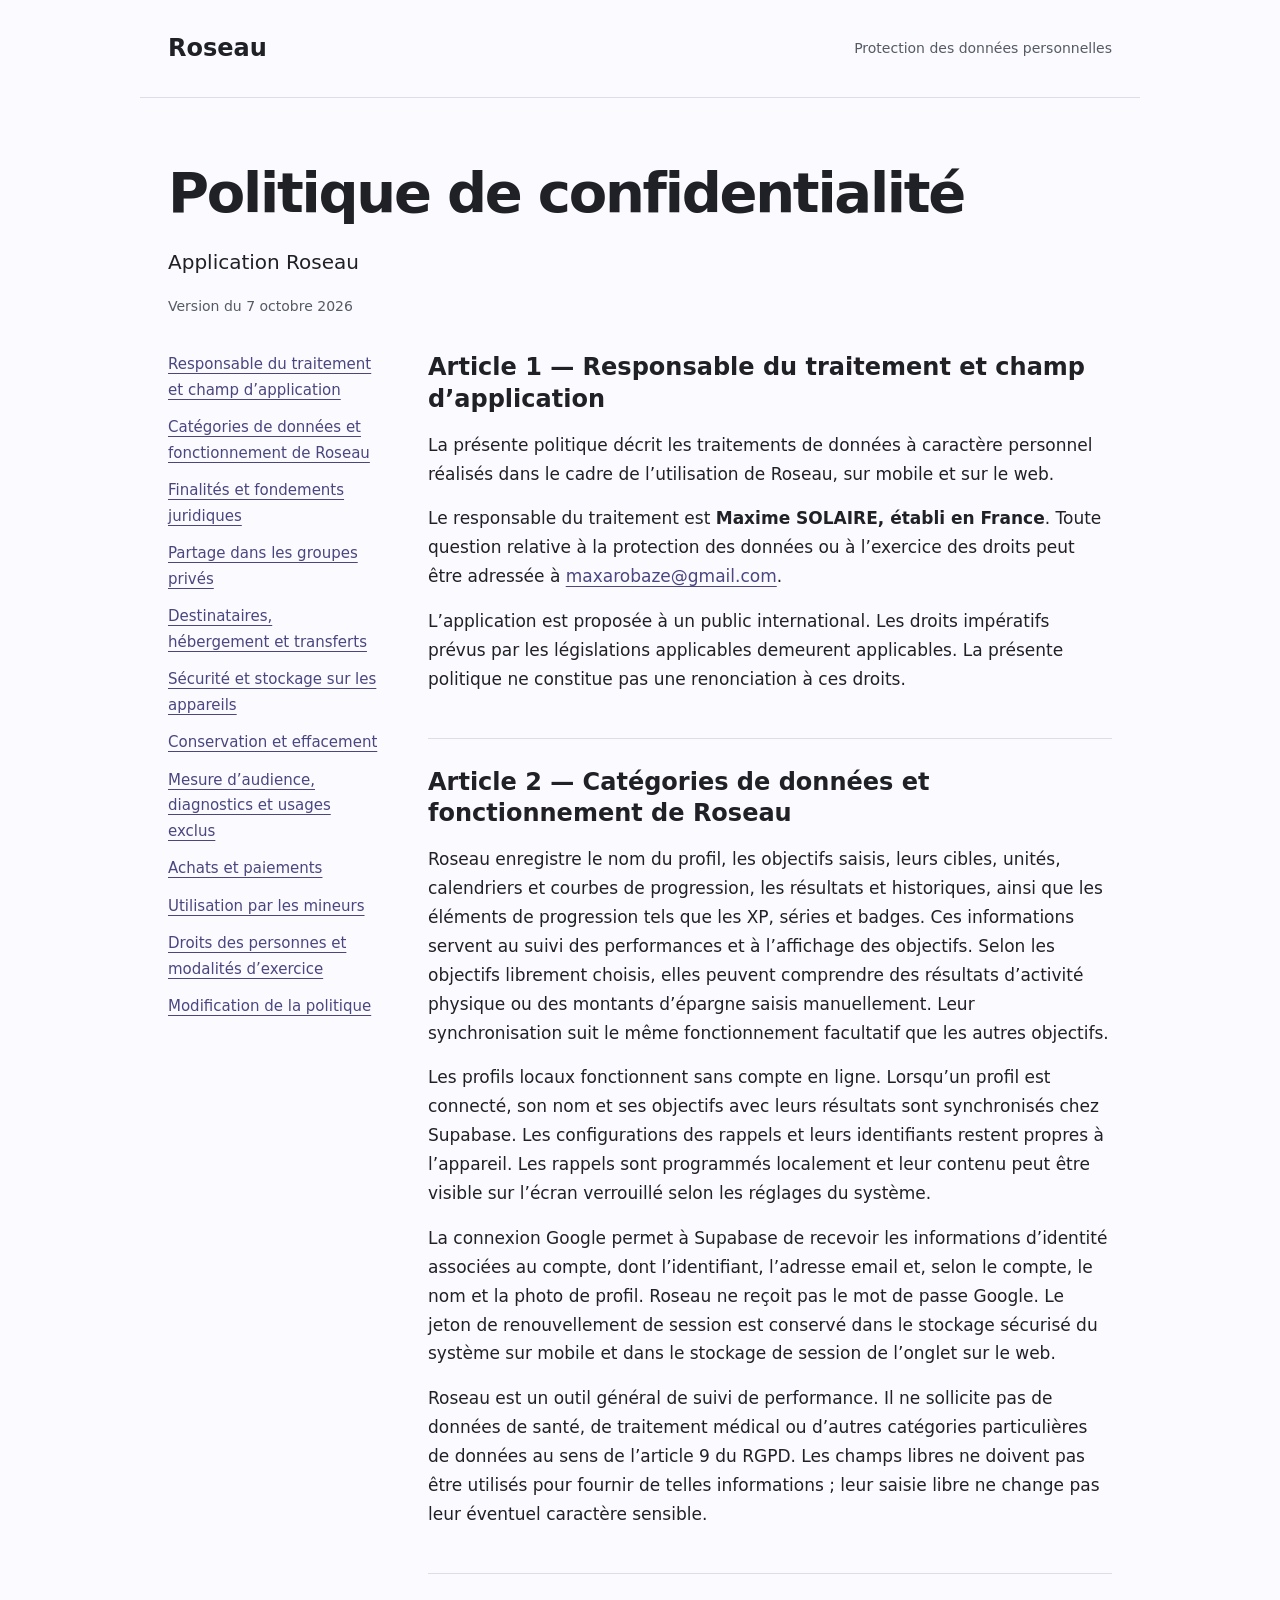
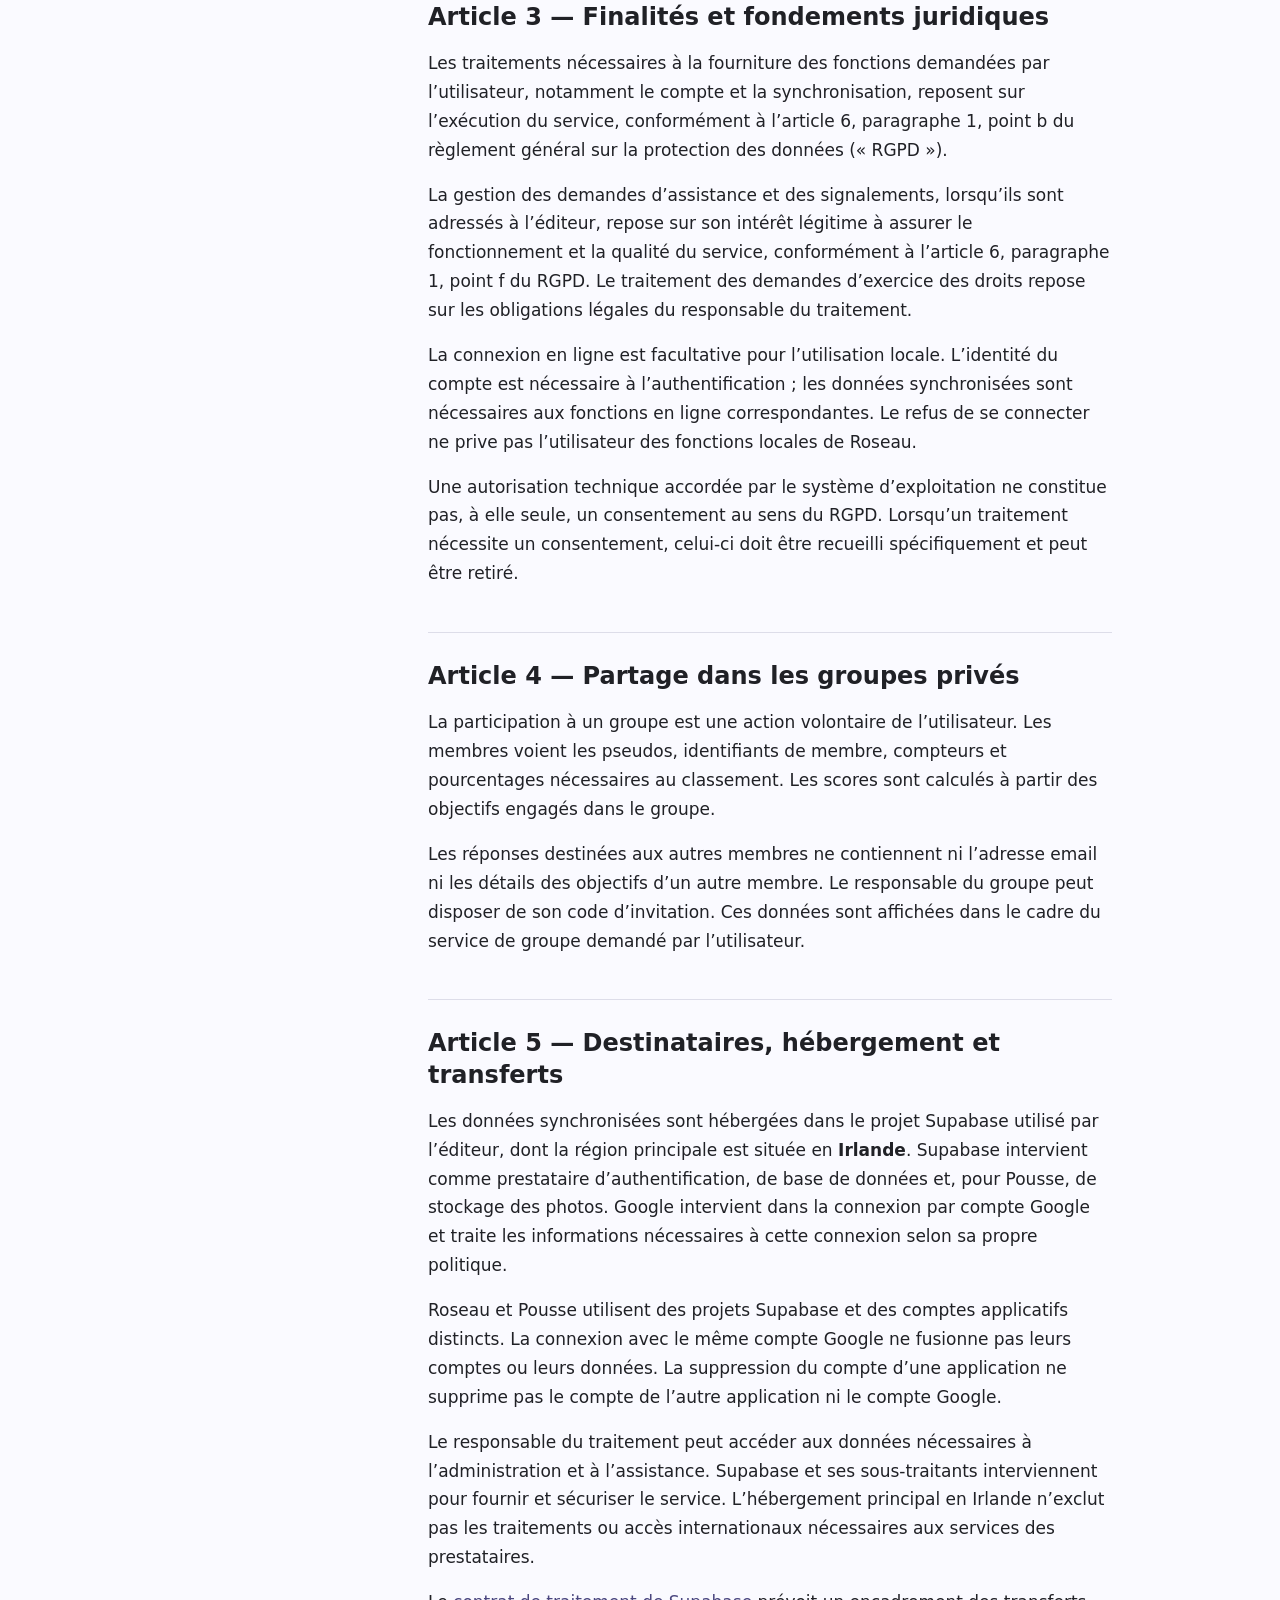
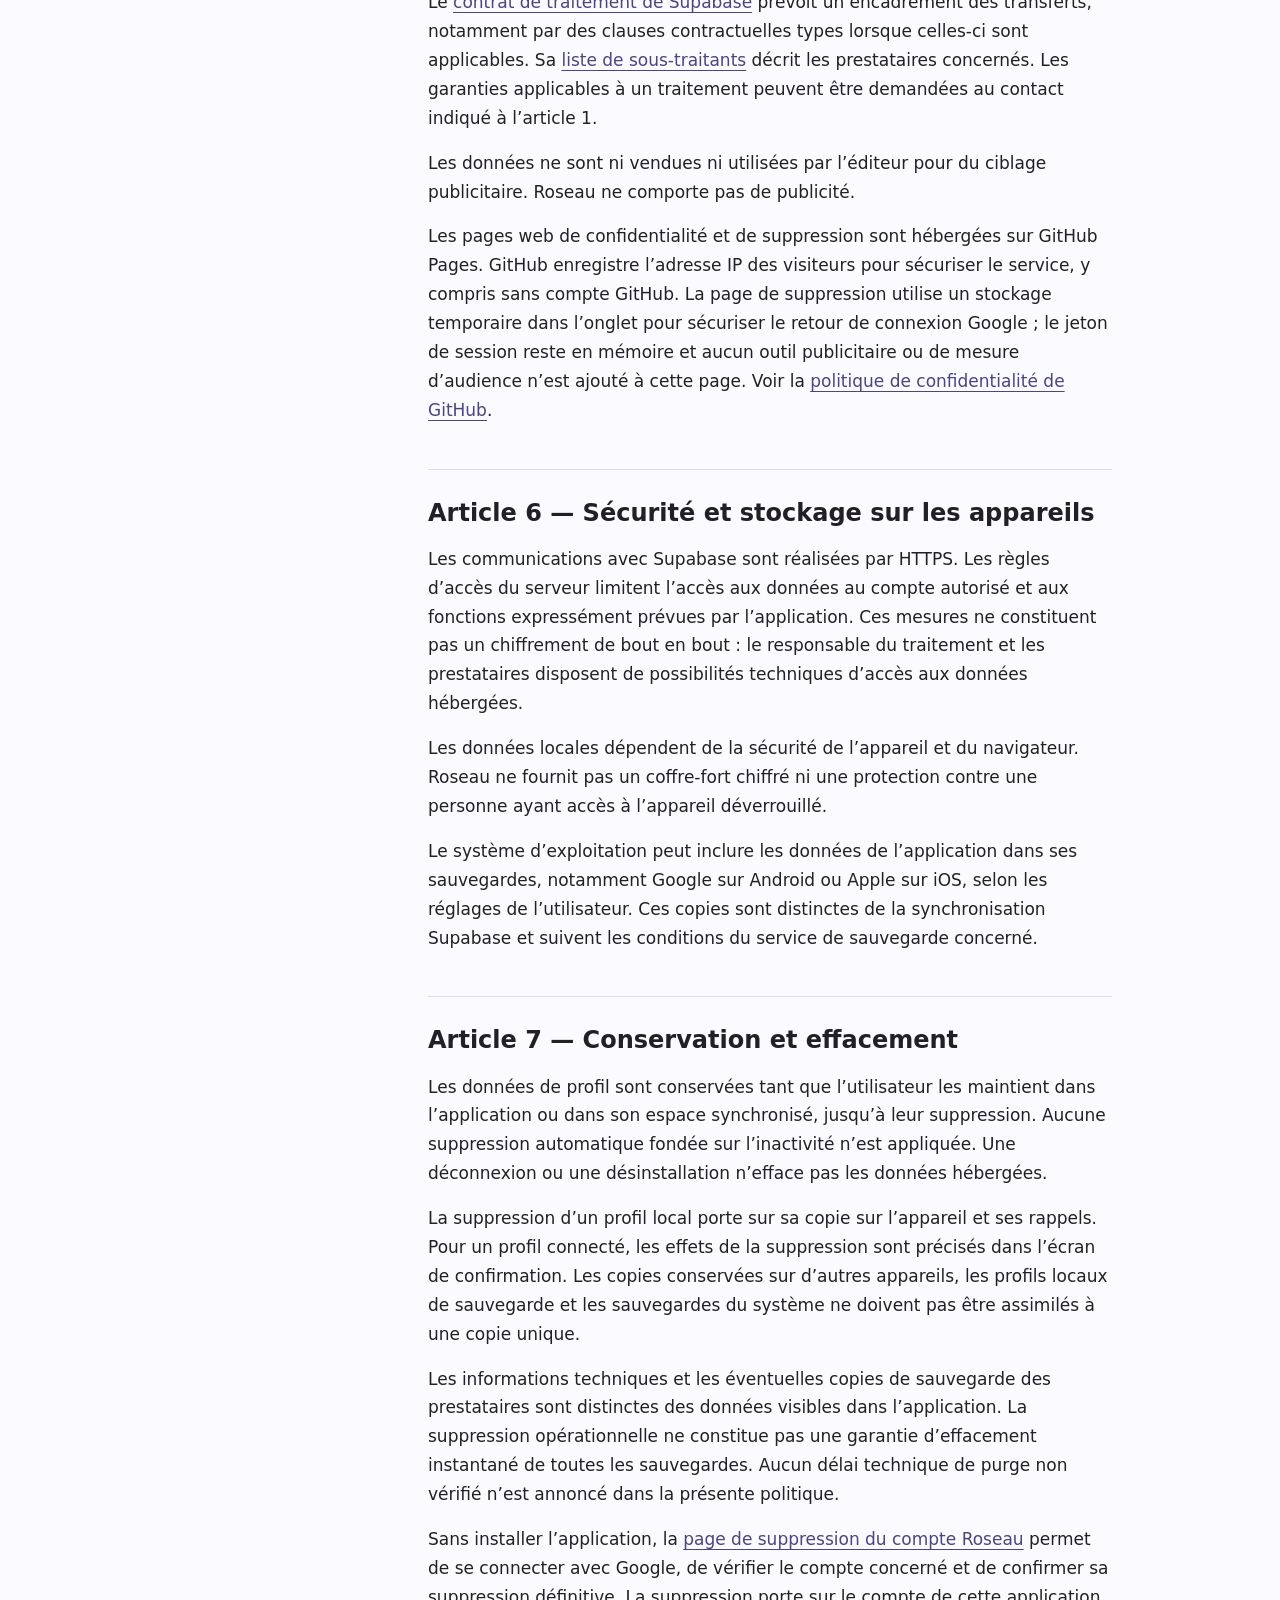
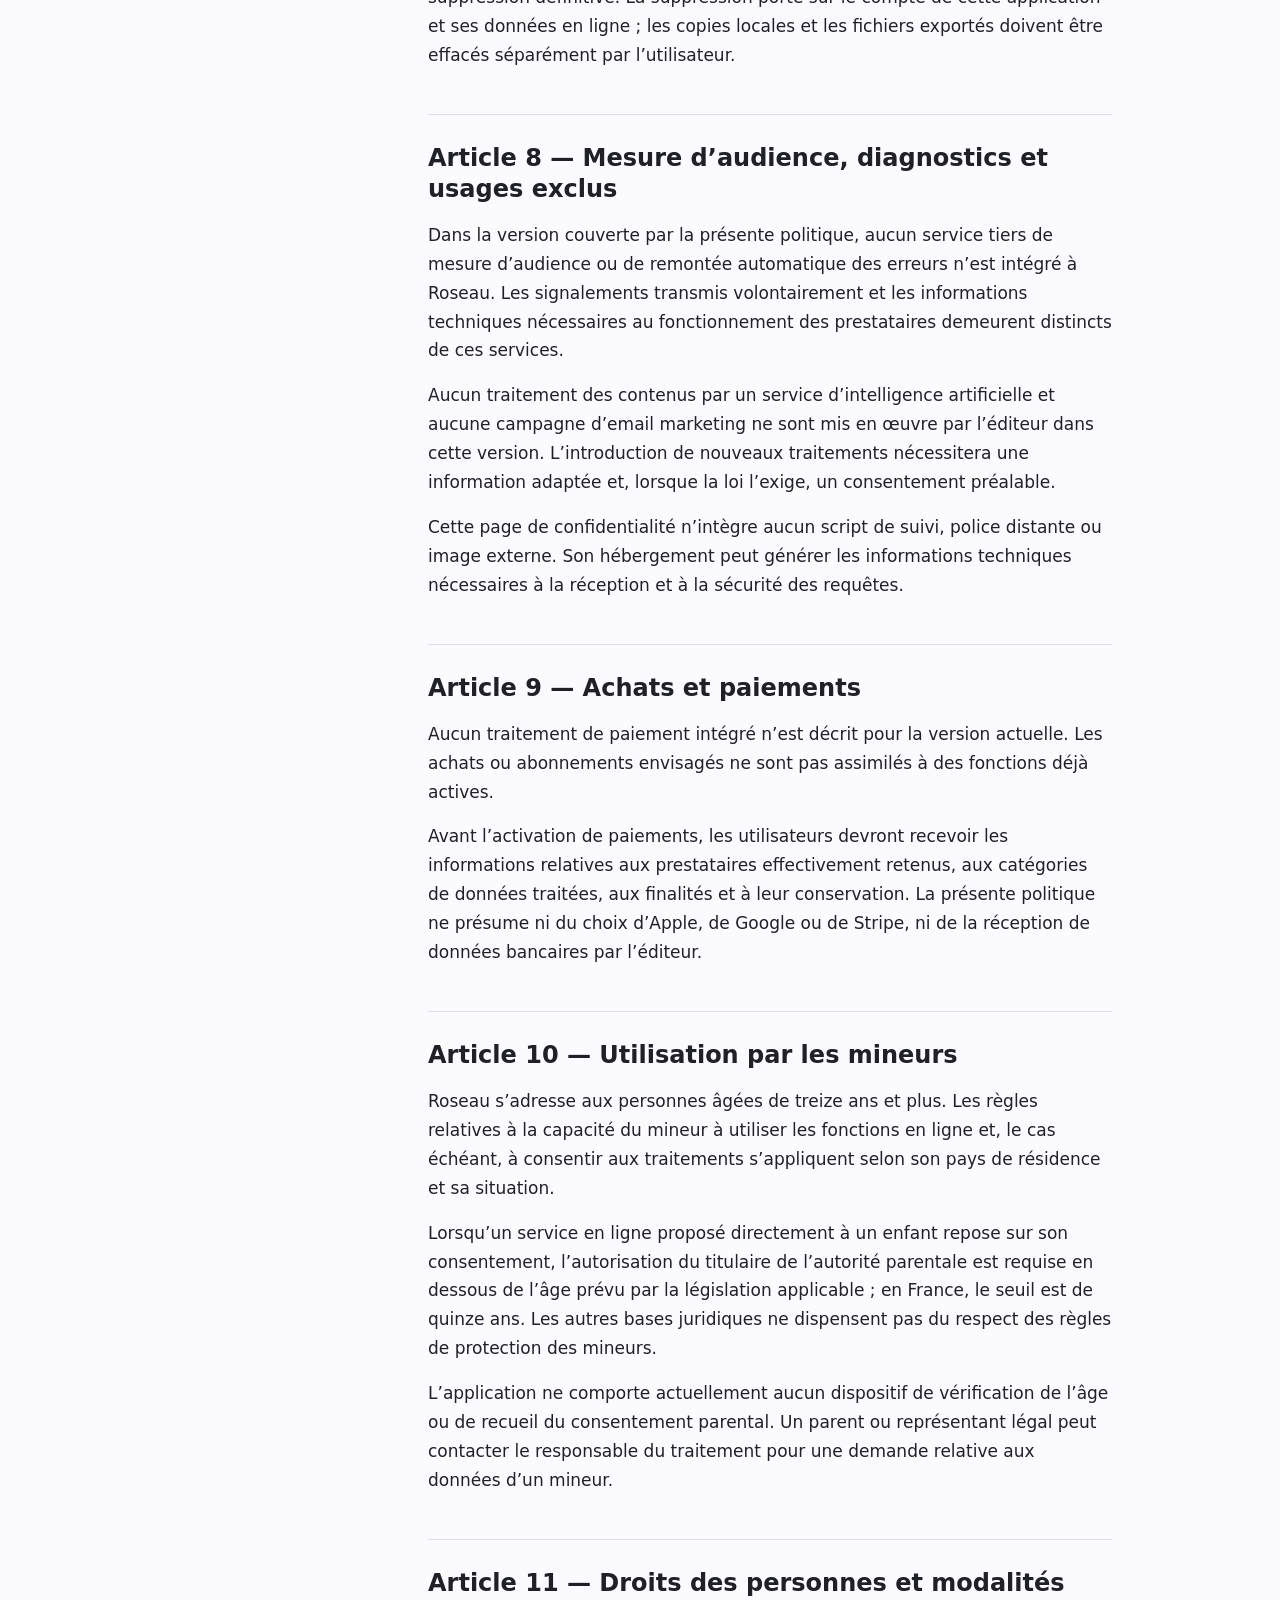
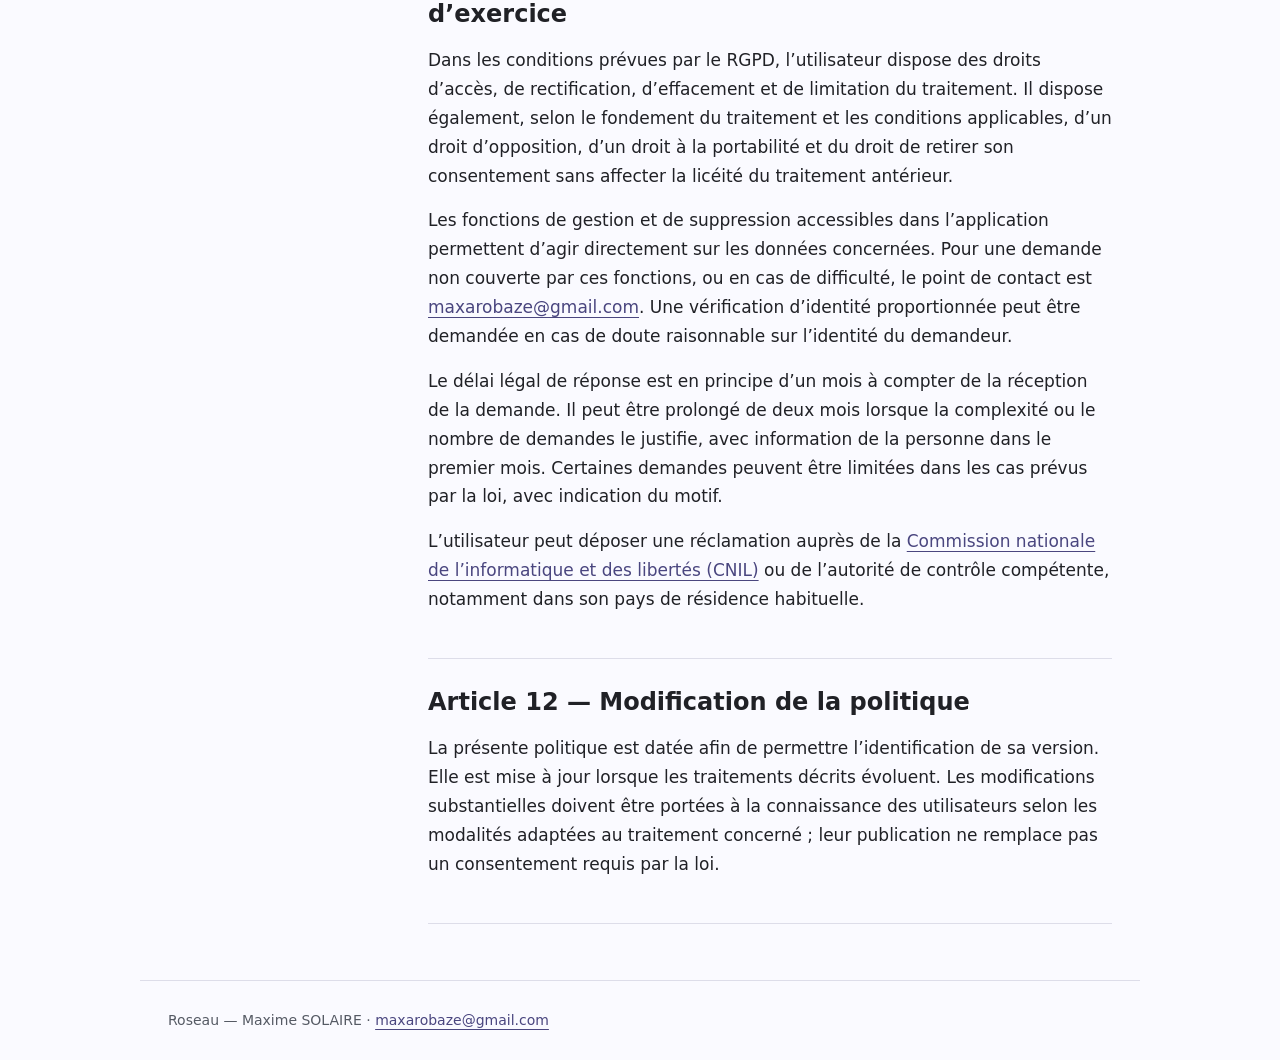
==== commit d478b167: "Clarify optional sports and savings goal data" ====
--- a/index.html
+++ b/index.html
@@ -15,7 +15,7 @@
 <a href="#mineurs">Utilisation par les mineurs</a>
 <a href="#droits">Droits des personnes et modalités d’exercice</a>
 <a href="#modifications">Modification de la politique</a></nav><article><section id="responsable"><h2>Article 1 — Responsable du traitement et champ d’application</h2><p>La présente politique décrit les traitements de données à caractère personnel réalisés dans le cadre de l’utilisation de Roseau, sur mobile et sur le web.</p><p>Le responsable du traitement est <strong>Maxime SOLAIRE, établi en France</strong>. Toute question relative à la protection des données ou à l’exercice des droits peut être adressée à <a href="mailto:maxarobaze@gmail.com">maxarobaze@gmail.com</a>.</p><p>L’application est proposée à un public international. Les droits impératifs prévus par les législations applicables demeurent applicables. La présente politique ne constitue pas une renonciation à ces droits.</p></section>
-<section id="donnees"><h2>Article 2 — Catégories de données et fonctionnement de Roseau</h2><p>Roseau enregistre le nom du profil, les objectifs saisis, leurs cibles, unités, calendriers et courbes de progression, les résultats et historiques, ainsi que les éléments de progression tels que les XP, séries et badges. Ces informations servent au suivi des performances et à l’affichage des objectifs.</p><p>Les profils locaux fonctionnent sans compte en ligne. Lorsqu’un profil est connecté, son nom et ses objectifs avec leurs résultats sont synchronisés chez Supabase. Les configurations des rappels et leurs identifiants restent propres à l’appareil. Les rappels sont programmés localement et leur contenu peut être visible sur l’écran verrouillé selon les réglages du système.</p><p>La connexion Google permet à Supabase de recevoir les informations d’identité associées au compte, dont l’identifiant, l’adresse email et, selon le compte, le nom et la photo de profil. Roseau ne reçoit pas le mot de passe Google. Le jeton de renouvellement de session est conservé dans le stockage sécurisé du système sur mobile et dans le stockage de session de l’onglet sur le web.</p><p>Roseau est un outil général de suivi de performance. Il ne sollicite pas de données de santé, de traitement médical ou d’autres catégories particulières de données au sens de l’article 9 du RGPD. Les champs libres ne doivent pas être utilisés pour fournir de telles informations ; leur saisie libre ne change pas leur éventuel caractère sensible.</p></section>
+<section id="donnees"><h2>Article 2 — Catégories de données et fonctionnement de Roseau</h2><p>Roseau enregistre le nom du profil, les objectifs saisis, leurs cibles, unités, calendriers et courbes de progression, les résultats et historiques, ainsi que les éléments de progression tels que les XP, séries et badges. Ces informations servent au suivi des performances et à l’affichage des objectifs. Selon les objectifs librement choisis, elles peuvent comprendre des résultats d’activité physique ou des montants d’épargne saisis manuellement. Leur synchronisation suit le même fonctionnement facultatif que les autres objectifs.</p><p>Les profils locaux fonctionnent sans compte en ligne. Lorsqu’un profil est connecté, son nom et ses objectifs avec leurs résultats sont synchronisés chez Supabase. Les configurations des rappels et leurs identifiants restent propres à l’appareil. Les rappels sont programmés localement et leur contenu peut être visible sur l’écran verrouillé selon les réglages du système.</p><p>La connexion Google permet à Supabase de recevoir les informations d’identité associées au compte, dont l’identifiant, l’adresse email et, selon le compte, le nom et la photo de profil. Roseau ne reçoit pas le mot de passe Google. Le jeton de renouvellement de session est conservé dans le stockage sécurisé du système sur mobile et dans le stockage de session de l’onglet sur le web.</p><p>Roseau est un outil général de suivi de performance. Il ne sollicite pas de données de santé, de traitement médical ou d’autres catégories particulières de données au sens de l’article 9 du RGPD. Les champs libres ne doivent pas être utilisés pour fournir de telles informations ; leur saisie libre ne change pas leur éventuel caractère sensible.</p></section>
 <section id="finalites"><h2>Article 3 — Finalités et fondements juridiques</h2><p>Les traitements nécessaires à la fourniture des fonctions demandées par l’utilisateur, notamment le compte et la synchronisation, reposent sur l’exécution du service, conformément à l’article 6, paragraphe 1, point b du règlement général sur la protection des données (« RGPD »).</p><p>La gestion des demandes d’assistance et des signalements, lorsqu’ils sont adressés à l’éditeur, repose sur son intérêt légitime à assurer le fonctionnement et la qualité du service, conformément à l’article 6, paragraphe 1, point f du RGPD. Le traitement des demandes d’exercice des droits repose sur les obligations légales du responsable du traitement.</p><p>La connexion en ligne est facultative pour l’utilisation locale. L’identité du compte est nécessaire à l’authentification ; les données synchronisées sont nécessaires aux fonctions en ligne correspondantes. Le refus de se connecter ne prive pas l’utilisateur des fonctions locales de Roseau.</p><p>Une autorisation technique accordée par le système d’exploitation ne constitue pas, à elle seule, un consentement au sens du RGPD. Lorsqu’un traitement nécessite un consentement, celui-ci doit être recueilli spécifiquement et peut être retiré.</p></section>
 <section id="groupes"><h2>Article 4 — Partage dans les groupes privés</h2><p>La participation à un groupe est une action volontaire de l’utilisateur. Les membres voient les pseudos, identifiants de membre, compteurs et pourcentages nécessaires au classement. Les scores sont calculés à partir des objectifs engagés dans le groupe.</p><p>Les réponses destinées aux autres membres ne contiennent ni l’adresse email ni les détails des objectifs d’un autre membre. Le responsable du groupe peut disposer de son code d’invitation. Ces données sont affichées dans le cadre du service de groupe demandé par l’utilisateur.</p></section>
 <section id="destinataires"><h2>Article 5 — Destinataires, hébergement et transferts</h2><p>Les données synchronisées sont hébergées dans le projet Supabase utilisé par l’éditeur, dont la région principale est située en <strong>Irlande</strong>. Supabase intervient comme prestataire d’authentification, de base de données et, pour Pousse, de stockage des photos. Google intervient dans la connexion par compte Google et traite les informations nécessaires à cette connexion selon sa propre politique.</p><p>Roseau et Pousse utilisent des projets Supabase et des comptes applicatifs distincts. La connexion avec le même compte Google ne fusionne pas leurs comptes ou leurs données. La suppression du compte d’une application ne supprime pas le compte de l’autre application ni le compte Google.</p><p>Le responsable du traitement peut accéder aux données nécessaires à l’administration et à l’assistance. Supabase et ses sous-traitants interviennent pour fournir et sécuriser le service. L’hébergement principal en Irlande n’exclut pas les traitements ou accès internationaux nécessaires aux services des prestataires.</p><p>Le <a href="https://supabase.com/legal/customer-resources/data-processing-addendum">contrat de traitement de Supabase</a> prévoit un encadrement des transferts, notamment par des clauses contractuelles types lorsque celles-ci sont applicables. Sa <a href="https://supabase.com/legal/customer-resources/subprocessor-list">liste de sous-traitants</a> décrit les prestataires concernés. Les garanties applicables à un traitement peuvent être demandées au contact indiqué à l’article 1.</p><p>Les données ne sont ni vendues ni utilisées par l’éditeur pour du ciblage publicitaire. Roseau ne comporte pas de publicité.</p><p>Les pages web de confidentialité et de suppression sont hébergées sur GitHub Pages. GitHub enregistre l’adresse IP des visiteurs pour sécuriser le service, y compris sans compte GitHub. La page de suppression utilise un stockage temporaire dans l’onglet pour sécuriser le retour de connexion Google ; le jeton de session reste en mémoire et aucun outil publicitaire ou de mesure d’audience n’est ajouté à cette page. Voir la <a href="https://docs.github.com/en/site-policy/privacy-policies/github-general-privacy-statement">politique de confidentialité de GitHub</a>.</p></section>
